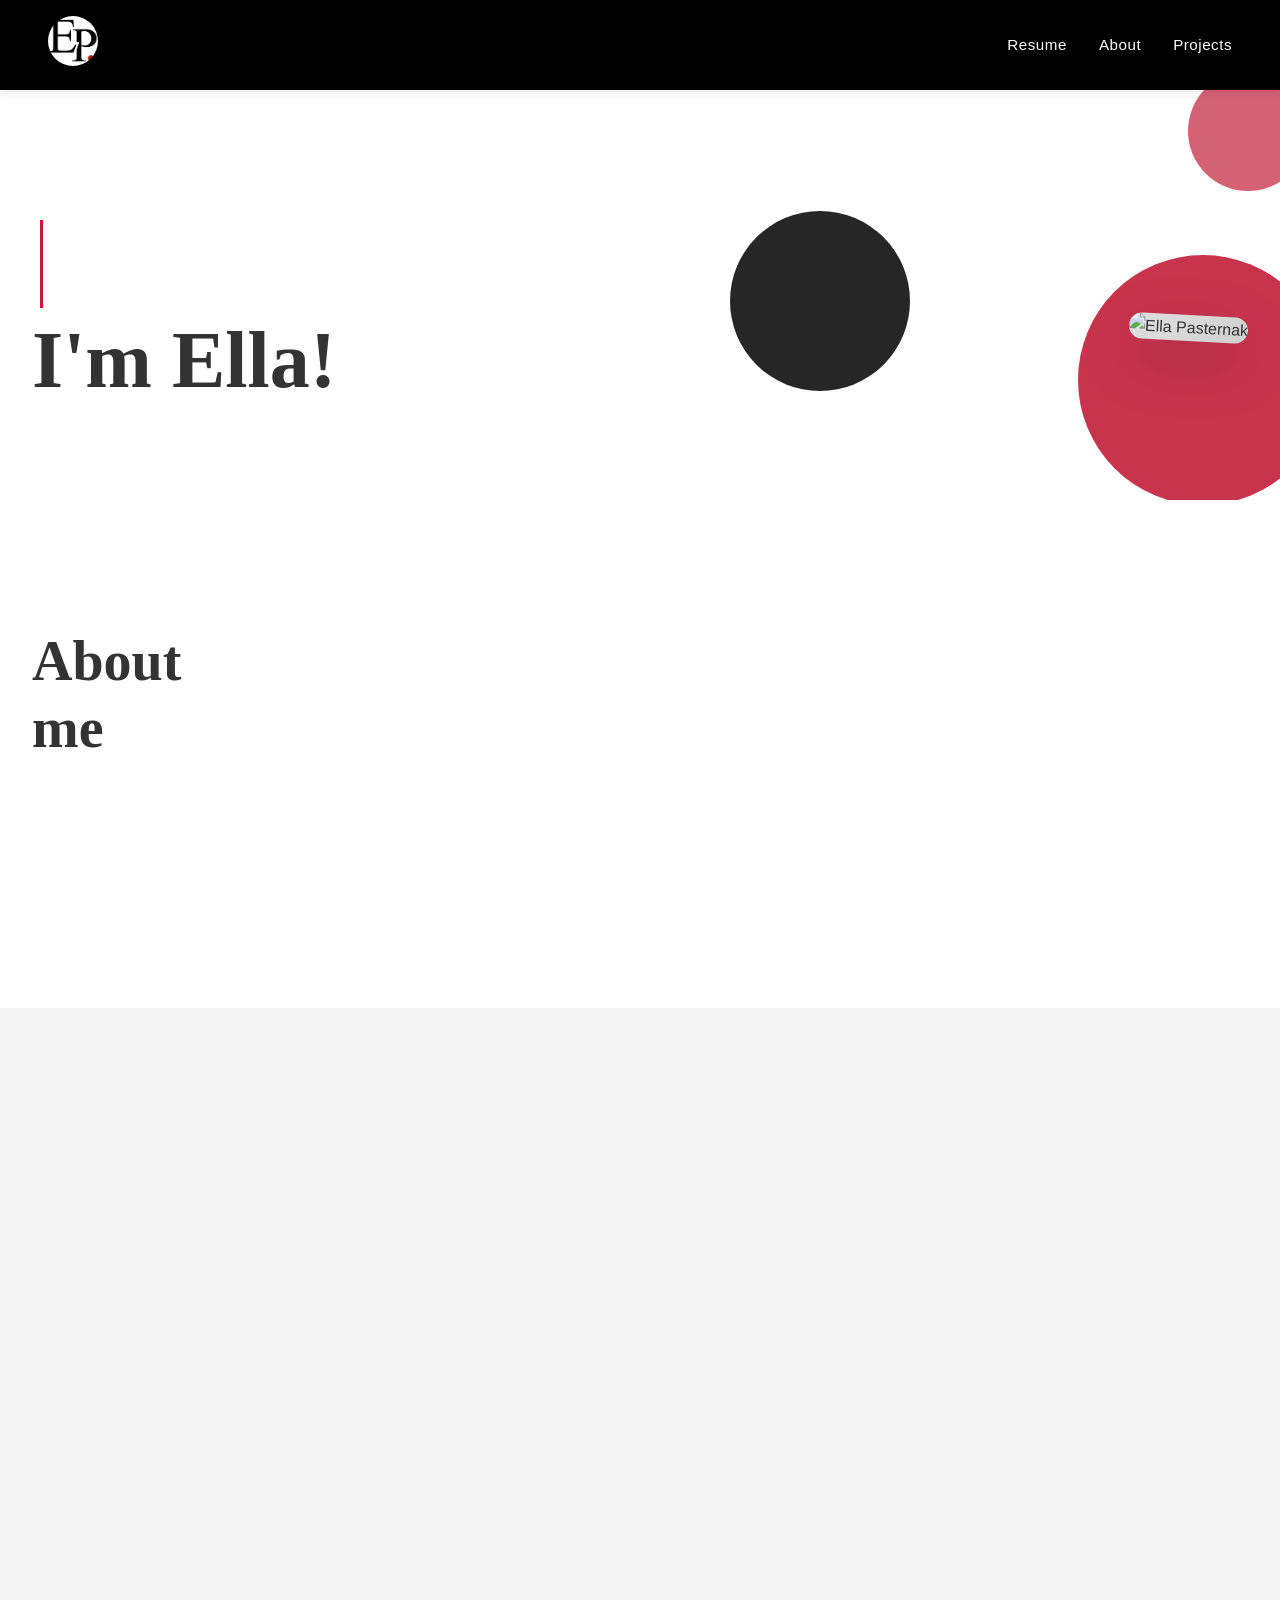
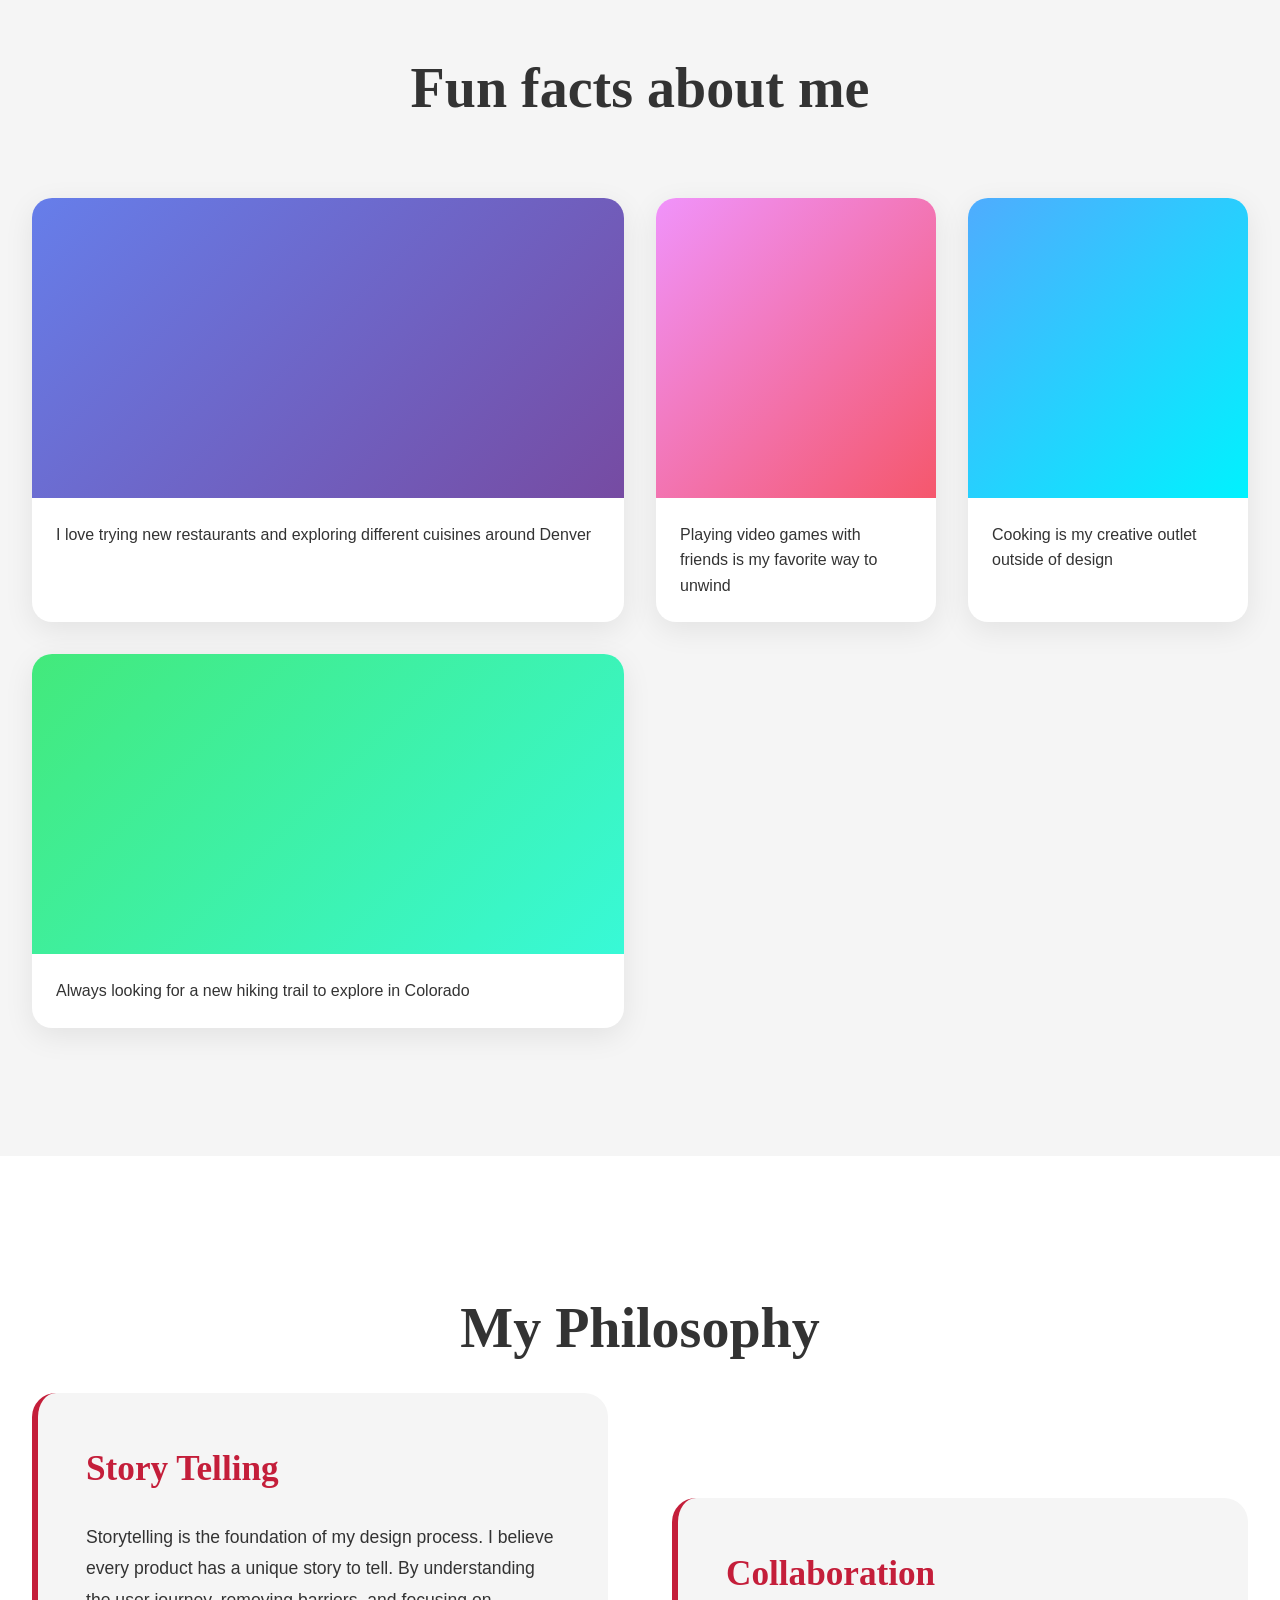
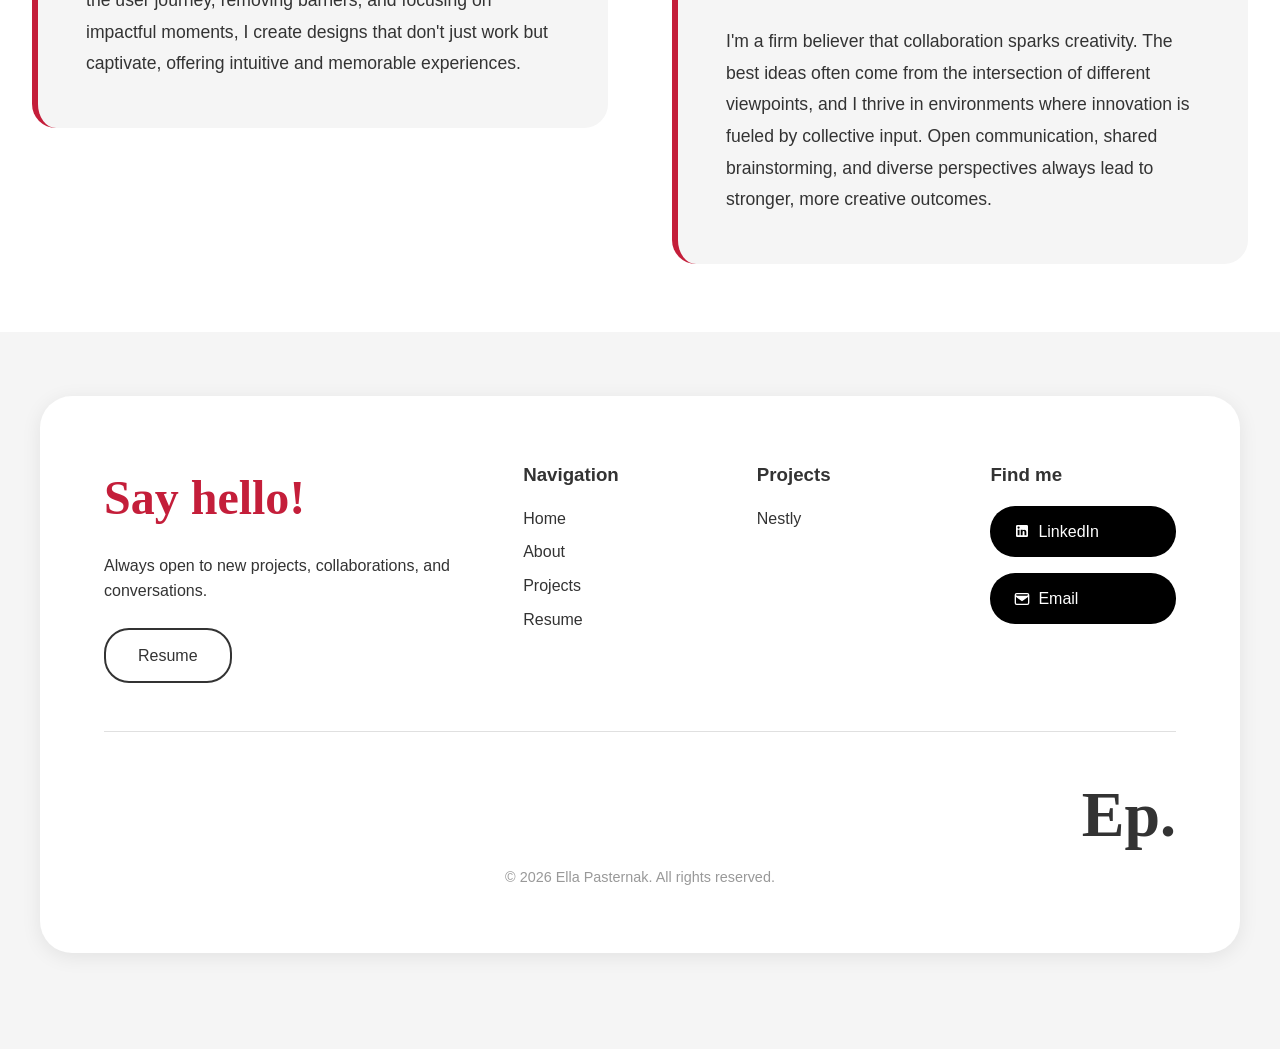
==== about.html @ 9984ca97 "Homepage finished" ====
<!DOCTYPE html>
<html lang="en">
  <head> 
    <meta charset="UTF-8">
    <meta name="viewport" content="width=device-width, initial-scale=1.0">
    <title>"About - Ella Pasternak"</title>
    <link rel="stylesheet" href="styles.css">
    <link href="https://fonts.googleapis.com/css2?family=Material+Symbols+Outlined" rel="stylesheet">
    <link rel="preconnect" href="https://fonts.googleapis.com">
    <link rel="preconnect" href="https://fonts.gstatic.com" crossorigin>
    <link href="https://fonts.googleapis.com/css2?family=Dongle&family=Noto+Sans:ital,wght@0,100..900;1,100..900&family=Stack+Sans+Headline:wght@200..700&display=swap" rel="stylesheet">
    <link href="https://fonts.googleapis.com/css2?family=Nunito:ital,wght@0,200..1000;1,200..1000&display=swap" rel="stylesheet">
  </head>
    
  <body class="ella-pasternak-about-page">
    <h2 class="visually-hidden">About Page</h2>
    <nav class="top-nav" aria-label="Main Navigation">
        <h2 class="visually-hidden">Main Navigation</h2>
        <div class="nav-container">
            <div class="nav-logo">
                <img src="img/EPLogo.png" alt="Ella Pasternak Logo">
            </div>
            <ul class="nav-links">
                <li><a href="resume.html">Resume</a></li>
                <li><a href="about.html">About</a></li>
                <li><a href="projects.html">Projects</a></li>
            </ul>
        </div>
    </nav>

    <main id="main-content" class="content-wrapper">
         <!-- Hero Section -->
        <section class="about-hero">
            <div class="about-hero-container">
                <div class="hero-text">
                    <h1>
                        <span class="typing-container">
                            <span class="typing-text"></span>
                        </span>
                        <span class="name-text">I'm Ella!</span>
                    </h1>
                </div>
                <div class="photo-container">
                    <div class="photo-wrapper">
                        <img src="your-photo.jpg" alt="Ella Pasternak" class="profile-photo">
                    </div>
                    <div class="shape shape-1"></div>
                    <div class="shape shape-2"></div>
                    <div class="shape shape-3"></div>
                </div>
            </div>
        </section>   

        <!-- About Me Section -->
        <section class="diagonal-section">
            <div class="diagonal-content">
                <div class="sticky-title">
                    <h2>About<br>me</h2>
                </div>
                <div class="content-blocks">
                    <div class="content-block">
                        <h3>A Little On Me</h3>
                        <p>I'm an aspiring UX designer attending the University of Colorado at Boulder majoring in Computer Science and minoring in Business. I've also recently completed a Google certificate in UX Design! I leverage my technical background and business knowledge to create ethical and impactful user experiences.</p>
                    </div>
                    <div class="content-block">
                        <h3>Why Design?</h3>
                        <p>As a Computer Science major, I've always been drawn to the power of technology and how it can improve peoples lives. However, I quickly realized that while coding and algorithms were fascinating, I wanted to do more than just build systems—I wanted to create experiences that truly impacted people.</p>
                        <p style="margin-top: 1rem;">UX design allows me to blend my technical knowledge with my creativity in ways that directly enhance user experiences. It's about understanding people's needs, frustrations, and desires, then translating those insights into solutions that are intuitive, engaging, and accessible.</p>
                    </div>
                </div>
            </div>
        </section>

        <!-- Fun Facts Image Grid -->
        <section class="fun-facts-section">
            <div class="fun-facts-container">
                <h2 class="fun-facts-title">Fun facts about me</h2>
                <div class="image-grid">
                    <div class="image-card">
                        <div class="card-image"></div>
                        <div class="card-content">
                            <p>I love trying new restaurants and exploring different cuisines around Denver</p>
                        </div>
                    </div>
                    <div class="image-card">
                        <div class="card-image img-2"></div>
                        <div class="card-content">
                            <p>Playing video games with friends is my favorite way to unwind</p>
                        </div>
                    </div>
                    <div class="image-card">
                        <div class="card-image img-3"></div>
                        <div class="card-content">
                            <p>Cooking is my creative outlet outside of design</p>
                        </div>
                    </div>
                    <div class="image-card">
                        <div class="card-image img-4"></div>
                        <div class="card-content">
                            <p>Always looking for a new hiking trail to explore in Colorado</p>
                        </div>
                    </div>
                </div>
            </div>
        </section>

        <!-- Philosophy Section with Offset Cards -->
        <section class="offset-section">
            <div class="offset-container">
                <h2 class="philosophy-title">My Philosophy</h2>
                <div class="offset-grid">
                    <div class="offset-item">
                        <h3>Story Telling</h3>
                        <p>Storytelling is the foundation of my design process. I believe every product has a unique story to tell. By understanding the user journey, removing barriers, and focusing on impactful moments, I create designs that don't just work but captivate, offering intuitive and memorable experiences.</p>
                    </div>
                    <div class="offset-item">
                        <h3>Collaboration</h3>
                        <p>I'm a firm believer that collaboration sparks creativity. The best ideas often come from the intersection of different viewpoints, and I thrive in environments where innovation is fueled by collective input. Open communication, shared brainstorming, and diverse perspectives always lead to stronger, more creative outcomes.</p>
                    </div>
                </div>
            </div>
        </section>
    </main>
        
    <!-- Footer -->
    <footer>
        <div class="footer-card">
            <div class="footer-container">
                <div class="footer-main">
                    <h2>Say hello!</h2>
                    <p>Always open to new projects, collaborations, and conversations.</p>
                    <a href="#" class="resume-btn">Resume</a>
                </div>
                
                <div class="footer-section">
                    <h3>Navigation</h3>
                    <ul>
                        <li><a href="#home">Home</a></li>
                        <li><a href="#about">About</a></li>
                        <li><a href="#work">Projects</a></li>
                        <li><a href="#resume">Resume</a></li>
                    </ul>
                </div>

                <div class="footer-section">
                    <h3>Projects</h3>
                    <ul>
                        <li><a href="#nestly">Nestly</a></li>
                    </ul>
                </div>

                <div class="footer-section">
                    <h3>Find me</h3>
                    <div class="social-links">
                        <a href="https://www.linkedin.com" target="_blank" class="social-btn">
                            <svg width="16" height="16" viewBox="0 0 24 24" fill="currentColor">
                                <path d="M19 3a2 2 0 0 1 2 2v14a2 2 0 0 1-2 2H5a2 2 0 0 1-2-2V5a2 2 0 0 1 2-2h14m-.5 15.5v-5.3a3.26 3.26 0 0 0-3.26-3.26c-.85 0-1.84.52-2.32 1.3v-1.11h-2.79v8.37h2.79v-4.93c0-.77.62-1.4 1.39-1.4a1.4 1.4 0 0 1 1.4 1.4v4.93h2.79M6.88 8.56a1.68 1.68 0 0 0 1.68-1.68c0-.93-.75-1.69-1.68-1.69a1.69 1.69 0 0 0-1.69 1.69c0 .93.76 1.68 1.69 1.68m1.39 9.94v-8.37H5.5v8.37h2.77z"/>
                            </svg>
                            LinkedIn
                        </a>
                        <a href="mailto:hello@ellapasternak.com" class="social-btn">
                            <svg width="16" height="16" viewBox="0 0 24 24" fill="none" stroke="currentColor" stroke-width="2">
                                <rect x="2" y="4" width="20" height="16" rx="2"/>
                                <path d="M22 7l-10 7L2 7"/>
                            </svg>
                            Email
                        </a>
                    </div>
                </div>
            </div>
            
            <div class="footer-bottom">
                <div class="footer-logo">
                    <div class="footer-logo-text">Ep.</div>
                </div>
                <p>&copy; 2026 Ella Pasternak. All rights reserved.</p>
            </div>
        </div>
    </footer>
    <script src="scripts.js"></script>
  </body>
</html>
---- styles.css ----
* {
    margin: 0;
    padding: 0;
    box-sizing: border-box;
}

:root {
    --primary-red: #C41E3A;
    --black: #000000;
    --white: #FFFFFF;
    --light-gray: #F5F5F5;
    --mid-gray: #E0E0E0;
    --text-gray: #333333;
}

html {
    scroll-behavior: smooth;
}

body {
    font-family: 'Lato', sans-serif;
    color: var(--text-gray);
    line-height: 1.6;
    background-color: var(--light-gray);
    overflow-x: hidden;
}

/* Visually hidden utility class */
.visually-hidden {
    position: absolute;
    width: 1px;
    height: 1px;
    margin: -1px;
    padding: 0;
    overflow: hidden;
    clip: rect(0, 0, 0, 0);
    border: 0;
}

/* Navigation */
nav,
.top-nav {
    background-color: var(--black);
    padding: 1rem 0;
    position: fixed;
    top: 0;
    width: 100%;
    z-index: 1000;
    box-shadow: 0 2px 10px rgba(0,0,0,0.1);
}

.nav-container {
    max-width: 100%;
    margin: 0;
    padding: 0 3rem;
    display: flex;
    justify-content: space-between;
    align-items: center;
}

.nav-logo img {
    height: 50px;
    width: 50px;
    border-radius: 50%;
    object-fit: cover;
}

.logo {
    font-family: 'Playfair Display', serif;
    font-size: 1.5rem;
    color: var(--white);
    font-weight: 400;
    letter-spacing: 2px;
}

.nav-links {
    display: flex;
    gap: 2rem;
    list-style: none;
}

.nav-links a {
    color: var(--white);
    text-decoration: none;
    font-size: 0.95rem;
    transition: color 0.3s ease;
    letter-spacing: 0.5px;
}

.nav-links a:hover {
    color: var(--primary-red);
}

/* Hero Section - Home Page */
.hero-home {
    background-color: var(--white);
    padding: 10rem 2rem 6rem;
    margin-top: 0;
    position: relative;
    overflow: hidden;
}

.hero-home-container {
    max-width: 1400px;
    margin: 0 auto;
    display: grid;
    grid-template-columns: 1fr 1fr;
    gap: 6rem;
    align-items: center;
}

.hero-text {
    padding-right: 2rem;
}

.hero-text h1 {
    font-family: 'Playfair Display', serif;
    font-size: 5rem;
    margin-bottom: 1.5rem;
    line-height: 1.1;
}

.hero-text h2 {
    font-family: 'Playfair Display', serif;
    font-size: 2rem;
    font-weight: 400;
    margin-bottom: 1.5rem;
    color: var(--text-gray);
}

.hero-text p {
    font-size: 1.1rem;
    line-height: 1.8;
    margin-bottom: 2rem;
    color: var(--text-gray);
}

.typing-container {
    display: inline-block;
    color: var(--primary-red);
    font-style: italic;
    min-width: 300px;
}

.typing-text {
    border-right: 3px solid var(--primary-red);
    padding-right: 8px;
    animation: blink 0.7s step-end infinite;
}

@keyframes blink {
    from, to { border-color: transparent; }
    50% { border-color: var(--primary-red); }
}

.hero-photo-container {
    position: relative;
    display: flex;
    justify-content: center;
    align-items: center;
}

.hero-photo-wrapper {
    position: relative;
    z-index: 2;
    transform: rotate(3deg);
    transition: transform 0.3s ease;
}

.hero-photo-wrapper:hover {
    transform: rotate(0deg) scale(1.02);
}

.hero-profile-photo {
    width: 100%;
    max-width: 450px;
    height: 550px;
    border-radius: 20px;
    background: linear-gradient(135deg, var(--mid-gray) 0%, #d0d0d0 100%);
    box-shadow: 0 20px 60px rgba(0, 0, 0, 0.2);
    object-fit: cover;
}

.hero-btn {
    display: inline-block;
    padding: 1rem 2.5rem;
    background-color: var(--black);
    color: var(--white);
    text-decoration: none;
    border-radius: 30px;
    font-size: 1rem;
    font-weight: 500;
    transition: all 0.3s ease;
}

.hero-btn:hover {
    background-color: var(--primary-red);
    transform: translateY(-2px);
    box-shadow: 0 8px 20px rgba(196, 30, 58, 0.3);
}

/* Hero Section - About Page */
.hero {
    background-color: var(--white);
    padding: 12rem 2rem 8rem;
    margin-top: 0;
    text-align: center;
}

.about-hero {
    background-color: var(--white);
    padding: 10rem 2rem 4rem;
    margin-top: 0;
    position: relative;
    overflow: hidden;
}

.content-wrapper {
    margin-top: 60px;
}

.about-hero-container {
    max-width: 1400px;
    margin: 0 auto;
    display: grid;
    grid-template-columns: 1.2fr 0.8fr;
    gap: 6rem;
    align-items: center;
}

.hero-text {
    padding-right: 2rem;
}

.about-hero h1 {
    font-family: 'Playfair Display', serif;
    font-size: 5rem;
    margin-bottom: 2rem;
    line-height: 1.1;
}

.typing-container {
    display: inline-block;
    color: var(--primary-red);
    font-style: italic;
    min-width: 300px;
}

.typing-text {
    border-right: 3px solid var(--primary-red);
    padding-right: 8px;
    animation: blink 0.7s step-end infinite;
}

@keyframes blink {
    from, to { border-color: transparent; }
    50% { border-color: var(--primary-red); }
}

.about-hero h1 .name-text {
    color: var(--text-gray);
    display: block;
    margin-top: 0.5rem;
}

.photo-container {
    position: relative;
    display: flex;
    justify-content: flex-end;
    align-items: center;
}

.photo-wrapper {
    position: relative;
    z-index: 2;
    transform: rotate(3deg);
    transition: transform 0.3s ease;
}

.photo-wrapper:hover {
    transform: rotate(0deg) scale(1.02);
}

.profile-photo {
    width: 100%;
    max-width: 450px;
    height: 550px;
    border-radius: 20px;
    background: linear-gradient(135deg, var(--mid-gray) 0%, #d0d0d0 100%);
    box-shadow: 0 20px 60px rgba(0, 0, 0, 0.2);
    object-fit: cover;
}

/* Decorative shapes */
.shape {
    position: absolute;
    border-radius: 50%;
    z-index: 1;
}

.shape-1 {
    width: 250px;
    height: 250px;
    background-color: var(--primary-red);
    top: -60px;
    right: -80px;
    opacity: 0.9;
    animation: float 6s ease-in-out infinite;
}

.shape-2 {
    width: 180px;
    height: 180px;
    background-color: var(--black);
    bottom: -50px;
    left: -70px;
    opacity: 0.85;
    animation: float 8s ease-in-out infinite reverse;
}

.shape-3 {
    width: 120px;
    height: 120px;
    background-color: var(--primary-red);
    bottom: 150px;
    right: -60px;
    opacity: 0.7;
    animation: float 7s ease-in-out infinite;
}

@keyframes float {
    0%, 100% { transform: translateY(0px); }
    50% { transform: translateY(-20px); }
}

/* Diagonal Section - About Me */
.diagonal-section {
    background: linear-gradient(to bottom, var(--white) 0%, var(--white) 50%, var(--light-gray) 50%, var(--light-gray) 100%);
    padding: 8rem 2rem;
    position: relative;
}

.diagonal-content {
    max-width: 1400px;
    margin: 0 auto;
    display: grid;
    grid-template-columns: 0.6fr 1.4fr;
    gap: 5rem;
    align-items: start;
}

.sticky-title {
    position: sticky;
    top: 120px;
}

.sticky-title h2 {
    font-family: 'Playfair Display', serif;
    font-size: 3.5rem;
    color: var(--text-gray);
    line-height: 1.2;
}

.content-blocks {
    display: flex;
    flex-direction: column;
    gap: 3rem;
}

.content-block {
    background-color: var(--white);
    padding: 3rem;
    border-radius: 24px;
    box-shadow: 0 8px 30px rgba(0, 0, 0, 0.08);
    transform: translateX(50px);
    opacity: 0;
    transition: all 0.6s ease-out;
}

.content-block.visible {
    transform: translateX(0);
    opacity: 1;
}

.content-block h3 {
    font-family: 'Playfair Display', serif;
    font-size: 1.8rem;
    color: var(--primary-red);
    margin-bottom: 1rem;
}

.content-block p {
    font-size: 1.1rem;
    line-height: 1.8;
    color: var(--text-gray);
}

/* Image Grid Section - Fun Facts */
.fun-facts-section {
    background-color: var(--light-gray);
    padding: 8rem 2rem;
}

.fun-facts-container {
    max-width: 1400px;
    margin: 0 auto;
}

.fun-facts-title {
    font-family: 'Playfair Display', serif;
    font-size: 3.5rem;
    color: var(--text-gray);
    margin-bottom: 4rem;
    text-align: center;
}

.image-grid {
    display: grid;
    grid-template-columns: repeat(4, 1fr);
    gap: 2rem;
}

.image-card {
    background-color: var(--white);
    border-radius: 20px;
    overflow: hidden;
    box-shadow: 0 8px 30px rgba(0, 0, 0, 0.08);
    transition: transform 0.3s ease, box-shadow 0.3s ease;
}

.image-card:hover {
    transform: translateY(-10px);
    box-shadow: 0 15px 50px rgba(0, 0, 0, 0.15);
}

.image-card:nth-child(1) {
    grid-column: span 2;
}

.image-card:nth-child(4) {
    grid-column: span 2;
}

.card-image {
    width: 100%;
    height: 300px;
    background: linear-gradient(135deg, #667eea 0%, #764ba2 100%);
    object-fit: cover;
}

.card-image.img-2 {
    background: linear-gradient(135deg, #f093fb 0%, #f5576c 100%);
}

.card-image.img-3 {
    background: linear-gradient(135deg, #4facfe 0%, #00f2fe 100%);
}

.card-image.img-4 {
    background: linear-gradient(135deg, #43e97b 0%, #38f9d7 100%);
}

.card-content {
    padding: 1.5rem;
}

.card-content p {
    font-size: 1rem;
    line-height: 1.6;
    color: var(--text-gray);
}

/* Offset Two Column - Philosophy */
.offset-section {
    background-color: var(--white);
    padding: 8rem 2rem;
}

.offset-container {
    max-width: 1400px;
    margin: 0 auto;
}

.philosophy-title {
    font-family: 'Playfair Display', serif;
    font-size: 3.5rem;
    color: var(--text-gray);
    margin-bottom: 4rem;
    text-align: center;
}

.offset-grid {
    display: grid;
    grid-template-columns: 1fr 1fr;
    gap: 4rem;
    align-items: center;
}

.offset-item {
    background-color: var(--light-gray);
    padding: 3rem;
    border-radius: 24px;
    border-left: 6px solid var(--primary-red);
}

.offset-item:first-child {
    transform: translateY(-60px);
}

.offset-item:last-child {
    transform: translateY(60px);
}

.offset-item h3 {
    font-family: 'Playfair Display', serif;
    font-size: 2.2rem;
    color: var(--primary-red);
    margin-bottom: 1.5rem;
}

.offset-item p {
    font-size: 1.1rem;
    line-height: 1.8;
    color: var(--text-gray);
}

/* Case Studies (for home page) */
.case-studies {
    max-width: 1200px;
    margin: 0 auto;
    padding: 6rem 2rem;
}

.hero h1 {
    font-family: 'Playfair Display', serif;
    font-size: 4rem;
    color: var(--primary-red);
    font-style: italic;
    margin-bottom: 1.5rem;
    animation: fadeInUp 0.8s ease-out;
}

.hero h2 {
    font-family: 'Playfair Display', serif;
    font-size: 2rem;
    font-weight: 400;
    margin-bottom: 2rem;
    color: var(--text-gray);
    animation: fadeInUp 0.8s ease-out 0.2s backwards;
}

.hero p {
    max-width: 600px;
    margin: 0 auto 3rem;
    font-size: 1.1rem;
    line-height: 1.8;
    color: var(--text-gray);
    animation: fadeInUp 0.8s ease-out 0.4s backwards;
}

.hero-btn {
    display: inline-block;
    padding: 1rem 2.5rem;
    background-color: var(--black);
    color: var(--white);
    text-decoration: none;
    border-radius: 30px;
    font-size: 1rem;
    font-weight: 500;
    transition: all 0.3s ease;
    animation: fadeInUp 0.8s ease-out 0.6s backwards;
}

.hero-btn:hover {
    background-color: var(--primary-red);
    transform: translateY(-2px);
    box-shadow: 0 8px 20px rgba(196, 30, 58, 0.3);
}

.case-studies {
    max-width: 1200px;
    margin: 0 auto;
    padding: 6rem 2rem;
}

.section-title {
    font-family: 'Playfair Display', serif;
    font-size: 2.5rem;
    color: var(--text-gray);
    margin-bottom: 3rem;
    text-align: center;
}

.case-studies-grid {
    display: grid;
    grid-template-columns: repeat(auto-fit, minmax(320px, 1fr));
    gap: 2.5rem;
}

.case-study-card {
    background-color: var(--white);
    border-radius: 24px;
    overflow: hidden;
    box-shadow: 0 4px 20px rgba(0, 0, 0, 0.08);
    transition: transform 0.3s ease, box-shadow 0.3s ease;
    cursor: pointer;
}

.case-study-card:hover {
    transform: translateY(-8px);
    box-shadow: 0 12px 40px rgba(0, 0, 0, 0.15);
}

.case-study-image {
    width: 100%;
    height: 280px;
    background: linear-gradient(135deg, #f5f7fa 0%, #c3cfe2 100%);
    display: flex;
    align-items: center;
    justify-content: center;
    font-family: 'Playfair Display', serif;
    font-size: 3rem;
    color: var(--white);
    font-weight: 700;
}

.case-study-card:nth-child(1) .case-study-image {
    background: linear-gradient(135deg, #667eea 0%, #764ba2 100%);
}

.case-study-card:nth-child(2) .case-study-image {
    background: linear-gradient(135deg, #f093fb 0%, #f5576c 100%);
}

.case-study-card:nth-child(3) .case-study-image {
    background: linear-gradient(135deg, #4facfe 0%, #00f2fe 100%);
}

.case-study-content {
    padding: 2rem;
}

.case-study-content h3 {
    font-family: 'Playfair Display', serif;
    font-size: 1.8rem;
    color: var(--text-gray);
    margin-bottom: 0.5rem;
}

.case-study-tag {
    display: inline-block;
    padding: 0.3rem 1rem;
    background-color: var(--light-gray);
    color: var(--text-gray);
    font-size: 0.85rem;
    border-radius: 20px;
    margin-bottom: 1rem;
}

.case-study-content p {
    color: var(--text-gray);
    line-height: 1.7;
    margin-bottom: 1.5rem;
}

.case-study-link {
    color: var(--primary-red);
    text-decoration: none;
    font-weight: 600;
    display: inline-flex;
    align-items: center;
    gap: 0.5rem;
    transition: gap 0.3s ease;
}

.case-study-link:hover {
    gap: 1rem;
}

.case-study-link::after {
    content: '→';
    font-size: 1.2rem;
}

/* Footer */
footer {
    background-color: var(--light-gray);
    padding: 4rem 2rem 6rem;
}

.footer-card {
    max-width: 1200px;
    margin: 0 auto;
    background-color: var(--white);
    border-radius: 32px;
    padding: 4rem;
    box-shadow: 0 4px 20px rgba(0, 0, 0, 0.08);
}

.footer-container {
    display: grid;
    grid-template-columns: 2fr 1fr 1fr 1fr;
    gap: 3rem;
}

.footer-main h2 {
    font-family: 'Playfair Display', serif;
    font-size: 3rem;
    color: var(--primary-red);
    margin-bottom: 1rem;
}

.footer-main p {
    margin-bottom: 1.5rem;
    color: var(--text-gray);
}

.footer-main .resume-btn {
    display: inline-block;
    padding: 0.8rem 2rem;
    border: 2px solid var(--text-gray);
    border-radius: 25px;
    text-decoration: none;
    color: var(--text-gray);
    transition: all 0.3s ease;
}

.footer-main .resume-btn:hover {
    background-color: var(--text-gray);
    color: var(--white);
}

.footer-section h3 {
    font-weight: 700;
    margin-bottom: 1rem;
    color: var(--text-gray);
}

.footer-section ul {
    list-style: none;
}

.footer-section ul li {
    margin-bottom: 0.5rem;
}

.footer-section a {
    color: var(--text-gray);
    text-decoration: none;
    transition: color 0.3s ease;
}

.footer-section a:hover {
    color: var(--primary-red);
}

.social-links {
    display: flex;
    flex-direction: column;
    gap: 1rem;
}

.social-btn {
    display: flex;
    align-items: center;
    gap: 0.5rem;
    padding: 0.8rem 1.5rem;
    background-color: var(--black);
    color: var(--white) !important;
    text-decoration: none;
    border-radius: 25px;
    transition: all 0.3s ease;
    font-weight: 500;
}

.social-btn:hover {
    background-color: var(--primary-red);
    color: var(--white) !important;
    transform: translateX(5px);
    box-shadow: 0 4px 12px rgba(196, 30, 58, 0.4);
}

.social-btn svg {
    flex-shrink: 0;
    color: var(--white);
}

.social-btn svg path {
    fill: currentColor;
}

.social-btn svg rect,
.social-btn svg line {
    stroke: currentColor;
    fill: none;
}

.footer-logo {
    text-align: right;
}

.footer-logo-text {
    font-family: 'Playfair Display', serif;
    font-size: 4rem;
    color: var(--text-gray);
    font-weight: 700;
}

.footer-bottom {
    margin-top: 3rem;
    padding-top: 2rem;
    border-top: 1px solid var(--mid-gray);
    text-align: center;
    color: #999;
    font-size: 0.9rem;
}

/* Animations */
@keyframes fadeInUp {
    from {
        opacity: 0;
        transform: translateY(30px);
    }
    to {
        opacity: 1;
        transform: translateY(0);
    }
}

/* Responsive */
@media (max-width: 1200px) {
    .hero-home-container,
    .about-hero-container,
    .diagonal-content,
    .offset-grid {
        grid-template-columns: 1fr;
        gap: 3rem;
    }

    .hero-photo-container,
    .photo-container {
        order: -1;
        justify-content: center;
    }

    .offset-item:first-child,
    .offset-item:last-child {
        transform: translateY(0);
    }

    .image-grid {
        grid-template-columns: repeat(2, 1fr);
    }

    .image-card:nth-child(1),
    .image-card:nth-child(4) {
        grid-column: span 1;
    }
}

@media (max-width: 968px) {
    .nav-links {
        gap: 1rem;
    }

    .hero-text h1,
    .about-hero h1 {
        font-size: 3rem;
    }

    .hero h1 {
        font-size: 3rem;
    }

    .hero h2 {
        font-size: 1.5rem;
    }

    .sticky-title h2,
    .fun-facts-title,
    .philosophy-title {
        font-size: 2.5rem;
    }

    .case-studies-grid {
        grid-template-columns: 1fr;
    }

    .footer-container {
        grid-template-columns: 1fr;
    }

    .footer-card {
        padding: 3rem 2rem;
        border-radius: 24px;
    }

    .footer-logo {
        text-align: left;
    }
}

@media (max-width: 640px) {
    .nav-links {
        font-size: 0.85rem;
        gap: 0.8rem;
    }

    .logo {
        font-size: 1.2rem;
    }

    .hero-text h1,
    .about-hero h1 {
        font-size: 2.5rem;
    }

    .hero h1 {
        font-size: 2.5rem;
    }

    .typing-container {
        min-width: 200px;
    }

    .image-grid {
        grid-template-columns: 1fr;
    }

    .section-title {
        font-size: 2rem;
    }

    .footer-main h2 {
        font-size: 2rem;
    }

    .footer-logo-text {
        font-size: 3rem;
    }

    .footer-card {
        padding: 2.5rem 1.5rem;
    }

    .profile-photo,
    .hero-profile-photo {
        max-width: 350px;
        height: 450px;
    }
}

/* ===================================
   CASE STUDY PAGE STYLES
   =================================== */

.case-study-page {
    background-color: var(--white);
}

/* Case Study Hero */
.case-study-hero {
    background-color: var(--light-gray);
    padding: 8rem 2rem 4rem;
    margin-top: 0;
}

.case-study-hero-container {
    max-width: 1200px;
    margin: 0 auto;
    text-align: center;
}

.case-study-category {
    display: inline-block;
    font-size: 0.9rem;
    color: var(--primary-red);
    text-transform: uppercase;
    letter-spacing: 1.5px;
    margin-bottom: 1.5rem;
    font-weight: 600;
}

.case-study-hero h1 {
    font-family: 'Playfair Display', serif;
    font-size: 4.5rem;
    color: var(--text-gray);
    margin-bottom: 1.5rem;
    line-height: 1.1;
}

.case-study-subtitle {
    font-size: 1.5rem;
    color: var(--text-gray);
    max-width: 800px;
    margin: 0 auto 3rem;
    line-height: 1.6;
}

.case-study-meta {
    display: grid;
    grid-template-columns: repeat(3, 1fr);
    gap: 2rem;
    max-width: 900px;
    margin: 0 auto 3rem;
    padding: 2rem;
    background-color: var(--white);
    border-radius: 16px;
}

.meta-item {
    text-align: left;
    display: flex;
    flex-direction: column;
    gap: 0.5rem;
}

.meta-label {
    font-size: 0.85rem;
    color: #999;
    text-transform: uppercase;
    letter-spacing: 1px;
}

.meta-value {
    font-size: 1rem;
    color: var(--text-gray);
    font-weight: 600;
}

.hero-image-container {
    max-width: 1200px;
    margin: 0 auto;
    border-radius: 20px;
    overflow: hidden;
    box-shadow: 0 20px 60px rgba(0, 0, 0, 0.15);
}

.hero-mockup {
    width: 100%;
    height: auto;
    display: block;
}

/* Case Study Sections */
.cs-section {
    padding: 6rem 2rem;
}

.cs-container {
    max-width: 1200px;
    margin: 0 auto;
}

.section-label {
    display: block;
    font-size: 0.85rem;
    color: var(--primary-red);
    text-transform: uppercase;
    letter-spacing: 1.5px;
    margin-bottom: 1rem;
    font-weight: 600;
}

.cs-section h2 {
    font-family: 'Playfair Display', serif;
    font-size: 3rem;
    color: var(--text-gray);
    margin-bottom: 2rem;
    line-height: 1.2;
}

.section-intro {
    font-size: 1.2rem;
    line-height: 1.8;
    color: var(--text-gray);
    max-width: 900px;
    margin-bottom: 3rem;
}

.large-text {
    font-size: 1.3rem;
    line-height: 1.7;
    color: var(--text-gray);
}

/* Two Column Layout */
.two-column-layout {
    display: grid;
    grid-template-columns: 1.2fr 0.8fr;
    gap: 4rem;
    align-items: start;
}

.stats-grid {
    display: grid;
    grid-template-columns: 1fr;
    gap: 2rem;
}

.stat-item {
    text-align: center;
    padding: 2rem;
    background-color: var(--light-gray);
    border-radius: 16px;
}

.stat-number {
    font-family: 'Playfair Display', serif;
    font-size: 3rem;
    color: var(--primary-red);
    font-weight: 700;
    margin-bottom: 0.5rem;
}

.stat-label {
    font-size: 1rem;
    color: var(--text-gray);
}

/* Insight Cards */
.insight-cards {
    display: grid;
    grid-template-columns: repeat(3, 1fr);
    gap: 2rem;
    margin-top: 3rem;
}

.insight-card {
    background-color: var(--light-gray);
    padding: 2.5rem;
    border-radius: 16px;
    border-left: 4px solid var(--primary-red);
}

.insight-icon {
    font-size: 3rem;
    margin-bottom: 1rem;
}

.insight-card h3 {
    font-size: 1.3rem;
    margin-bottom: 1rem;
    color: var(--text-gray);
}

.insight-card p {
    line-height: 1.7;
    color: var(--text-gray);
}

/* Solution Grid */
.solution-grid {
    display: grid;
    gap: 4rem;
    margin-top: 3rem;
}

.solution-item {
    display: grid;
    grid-template-columns: 80px 1fr;
    gap: 2rem;
    align-items: start;
}

.solution-number {
    font-family: 'Playfair Display', serif;
    font-size: 3rem;
    color: var(--primary-red);
    font-weight: 700;
}

.solution-item h3 {
    font-size: 1.8rem;
    margin-bottom: 1rem;
    color: var(--text-gray);
}

.solution-item > div:last-child {
    grid-column: 2;
}

.solution-image {
    margin-top: 1.5rem;
    border-radius: 12px;
    overflow: hidden;
    box-shadow: 0 8px 30px rgba(0, 0, 0, 0.1);
}

.solution-image img {
    width: 100%;
    height: auto;
    display: block;
}

/* Process Timeline */
.process-timeline {
    position: relative;
    padding-left: 3rem;
    margin-top: 3rem;
}

.process-timeline::before {
    content: '';
    position: absolute;
    left: 0;
    top: 0;
    bottom: 0;
    width: 2px;
    background-color: var(--mid-gray);
}

.timeline-item {
    position: relative;
    margin-bottom: 4rem;
}

.timeline-marker {
    position: absolute;
    left: -3.5rem;
    top: 0.3rem;
    width: 16px;
    height: 16px;
    background-color: var(--primary-red);
    border-radius: 50%;
    border: 3px solid var(--white);
    box-shadow: 0 0 0 3px var(--mid-gray);
}

.timeline-content h3 {
    font-size: 1.5rem;
    color: var(--text-gray);
    margin-bottom: 1rem;
}

.timeline-content p {
    line-height: 1.7;
    color: var(--text-gray);
    margin-bottom: 1rem;
}

.timeline-list {
    list-style: none;
    margin-top: 1rem;
}

.timeline-list li {
    padding-left: 1.5rem;
    margin-bottom: 0.5rem;
    position: relative;
    color: var(--text-gray);
}

.timeline-list li::before {
    content: '•';
    position: absolute;
    left: 0;
    color: var(--primary-red);
}

.process-image,
.design-system-preview {
    margin-top: 1.5rem;
    border-radius: 12px;
    overflow: hidden;
    box-shadow: 0 8px 30px rgba(0, 0, 0, 0.1);
}

.process-image img,
.design-system-preview img {
    width: 100%;
    height: auto;
    display: block;
}

/* Color Palette */
.color-story {
    margin-top: 2rem;
}

.color-explanation {
    margin-bottom: 2rem;
}

.color-palette {
    display: grid;
    grid-template-columns: repeat(4, 1fr);
    gap: 1.5rem;
    margin-top: 2rem;
}

.color-swatch {
    aspect-ratio: 1;
    border-radius: 12px;
    padding: 2rem 1rem 1rem;
    display: flex;
    flex-direction: column;
    justify-content: flex-end;
    gap: 0.5rem;
    box-shadow: 0 4px 15px rgba(0, 0, 0, 0.1);
}

.color-name,
.color-hex {
    display: block;
    text-align: center;
    font-size: 0.9rem;
}

.color-name {
    font-weight: 600;
}

.color-hex {
    font-family: monospace;
    font-size: 0.85rem;
}

/* Decision Cards */
.decision-cards {
    display: grid;
    grid-template-columns: repeat(3, 1fr);
    gap: 2rem;
    margin-top: 3rem;
}

.decision-card {
    padding: 2rem;
    background-color: var(--light-gray);
    border-radius: 12px;
}

.decision-card h3 {
    font-size: 1.2rem;
    margin-bottom: 1rem;
    color: var(--text-gray);
}

.decision-card p {
    line-height: 1.7;
    color: var(--text-gray);
}

/* Learning Grid */
.learning-grid {
    display: grid;
    grid-template-columns: repeat(2, 1fr);
    gap: 3rem;
    margin-top: 3rem;
}

.learning-item {
    padding: 2.5rem;
    background-color: var(--light-gray);
    border-radius: 16px;
}

.learning-emoji {
    font-size: 3rem;
    margin-bottom: 1rem;
}

.learning-item h3 {
    font-size: 1.5rem;
    margin-bottom: 1rem;
    color: var(--text-gray);
}

.learning-item p {
    line-height: 1.7;
    color: var(--text-gray);
}

/* Results Grid */
.results-grid {
    display: grid;
    grid-template-columns: repeat(2, 1fr);
    gap: 2rem;
    margin-top: 3rem;
}

.result-card {
    padding: 2.5rem;
    background-color: var(--light-gray);
    border-radius: 16px;
    text-align: center;
}

.result-icon {
    font-size: 3rem;
    margin-bottom: 1rem;
}

.result-card h3 {
    font-size: 1.3rem;
    margin-bottom: 1rem;
    color: var(--text-gray);
}

.result-card p {
    line-height: 1.7;
    color: var(--text-gray);
}

/* CTA Section */
.cta-section {
    margin-top: 4rem;
    text-align: center;
    padding: 3rem;
    background-color: var(--light-gray);
    border-radius: 20px;
}

.cta-section h3 {
    font-size: 2rem;
    margin-bottom: 2rem;
    color: var(--text-gray);
}

.cta-buttons {
    display: flex;
    gap: 1.5rem;
    justify-content: center;
}

.cta-btn {
    padding: 1rem 2.5rem;
    border-radius: 30px;
    text-decoration: none;
    font-size: 1rem;
    font-weight: 600;
    transition: all 0.3s ease;
}

.primary-btn {
    background-color: var(--black);
    color: var(--white);
}

.primary-btn:hover {
    background-color: var(--primary-red);
    transform: translateY(-2px);
    box-shadow: 0 8px 20px rgba(196, 30, 58, 0.3);
}

.secondary-btn {
    background-color: transparent;
    color: var(--text-gray);
    border: 2px solid var(--text-gray);
}

.secondary-btn:hover {
    background-color: var(--text-gray);
    color: var(--white);
}

/* Next Steps */
.next-steps-grid {
    display: grid;
    grid-template-columns: repeat(3, 1fr);
    gap: 2rem;
    margin-top: 2rem;
}

.next-step {
    padding: 2rem;
    background-color: var(--light-gray);
    border-radius: 12px;
}

.next-step h3 {
    font-size: 1.3rem;
    margin-bottom: 1rem;
    color: var(--text-gray);
}

.next-step p {
    line-height: 1.7;
    color: var(--text-gray);
}

/* More Projects */
.project-nav-grid {
    display: grid;
    grid-template-columns: repeat(2, 1fr);
    gap: 2rem;
    margin-top: 2rem;
}

.project-nav-card {
    background-color: var(--light-gray);
    border-radius: 16px;
    overflow: hidden;
    text-decoration: none;
    transition: transform 0.3s ease, box-shadow 0.3s ease;
}

.project-nav-card:hover {
    transform: translateY(-8px);
    box-shadow: 0 12px 40px rgba(0, 0, 0, 0.15);
}

.project-nav-card img {
    width: 100%;
    height: 200px;
    object-fit: cover;
}

.project-nav-card h3 {
    font-size: 1.5rem;
    color: var(--text-gray);
    padding: 1.5rem 1.5rem 0.5rem;
}

.project-nav-card p {
    color: var(--text-gray);
    padding: 0 1.5rem 1.5rem;
}

/* Responsive Case Study */
@media (max-width: 968px) {
    .case-study-hero h1 {
        font-size: 3rem;
    }

    .case-study-meta {
        grid-template-columns: 1fr;
    }

    .two-column-layout,
    .insight-cards,
    .decision-cards,
    .learning-grid,
    .results-grid,
    .next-steps-grid,
    .project-nav-grid {
        grid-template-columns: 1fr;
    }

    .color-palette {
        grid-template-columns: repeat(2, 1fr);
    }

    .solution-item {
        grid-template-columns: 1fr;
    }

    .solution-number {
        font-size: 2rem;
    }
}

@media (max-width: 640px) {
    .case-study-hero h1 {
        font-size: 2.5rem;
    }

    .cs-section h2 {
        font-size: 2rem;
    }

    .process-timeline {
        padding-left: 2rem;
    }

    .timeline-marker {
        left: -2.5rem;
    }
}
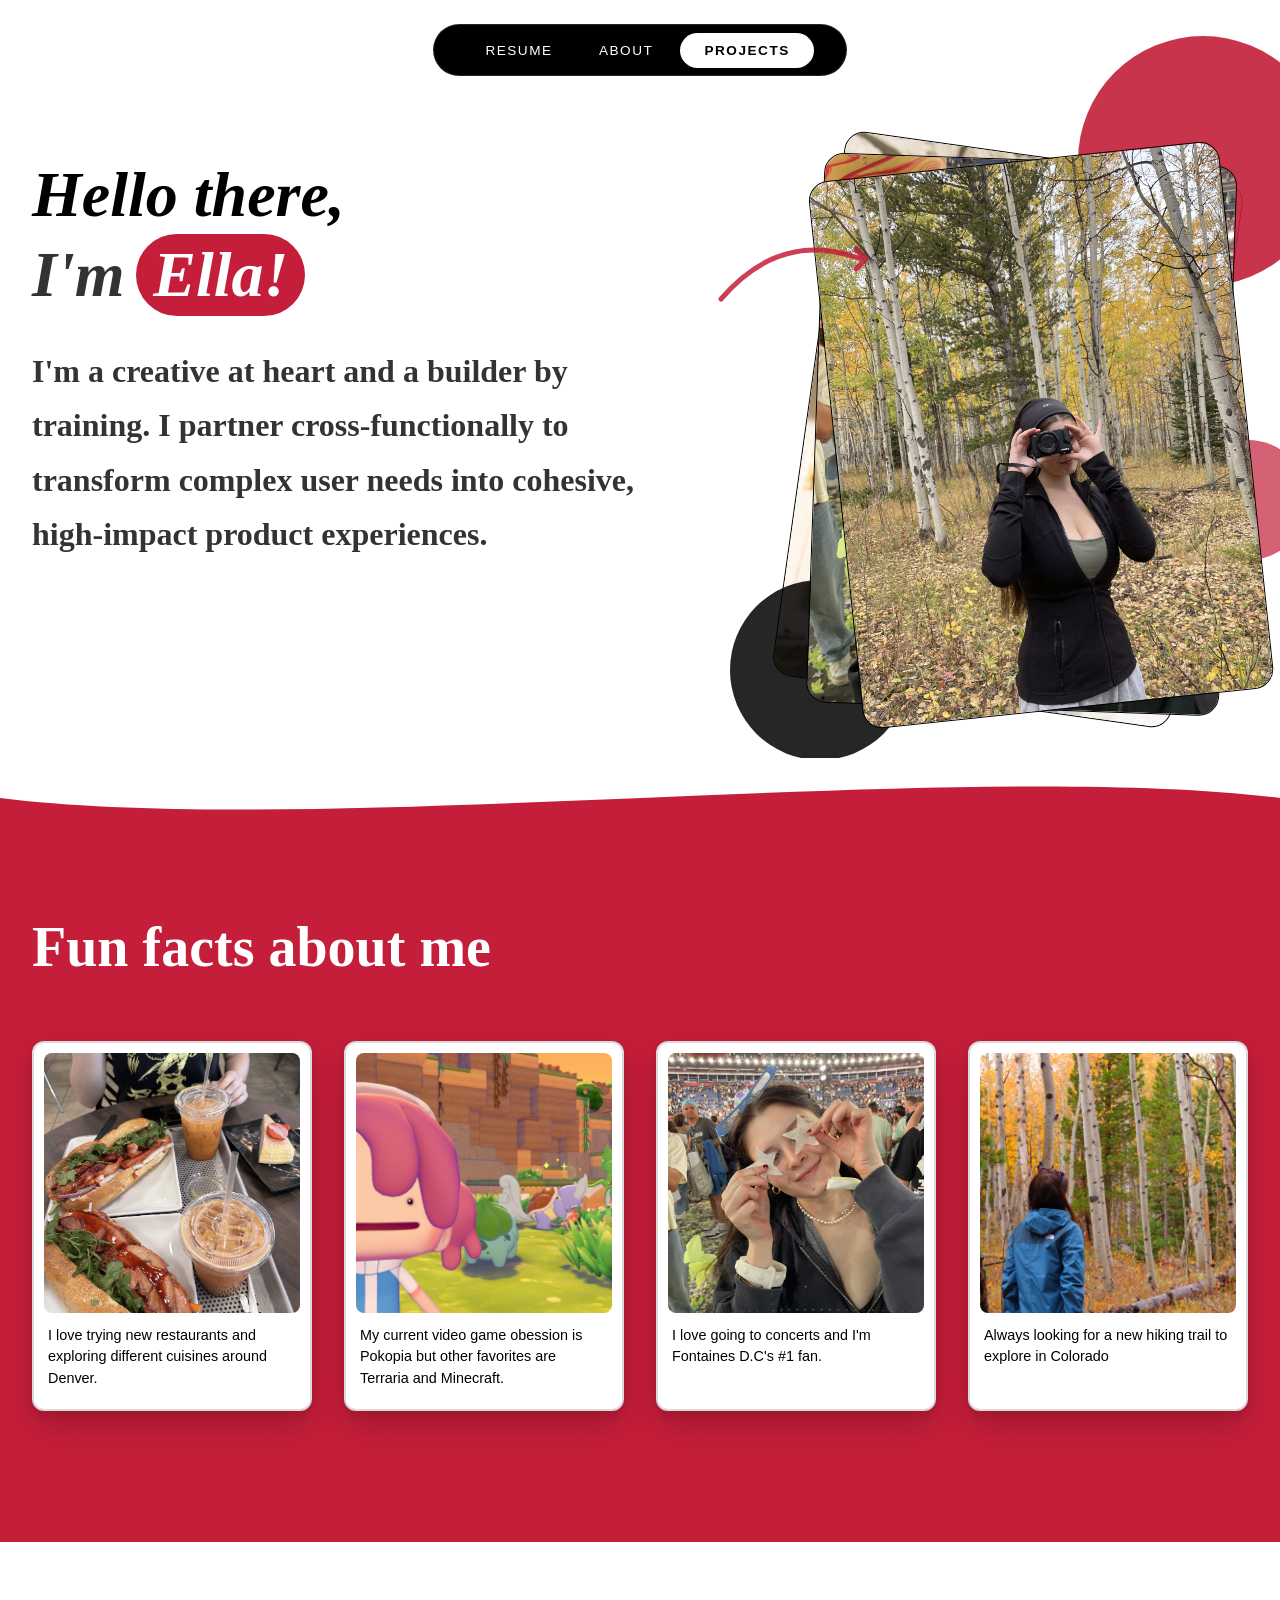
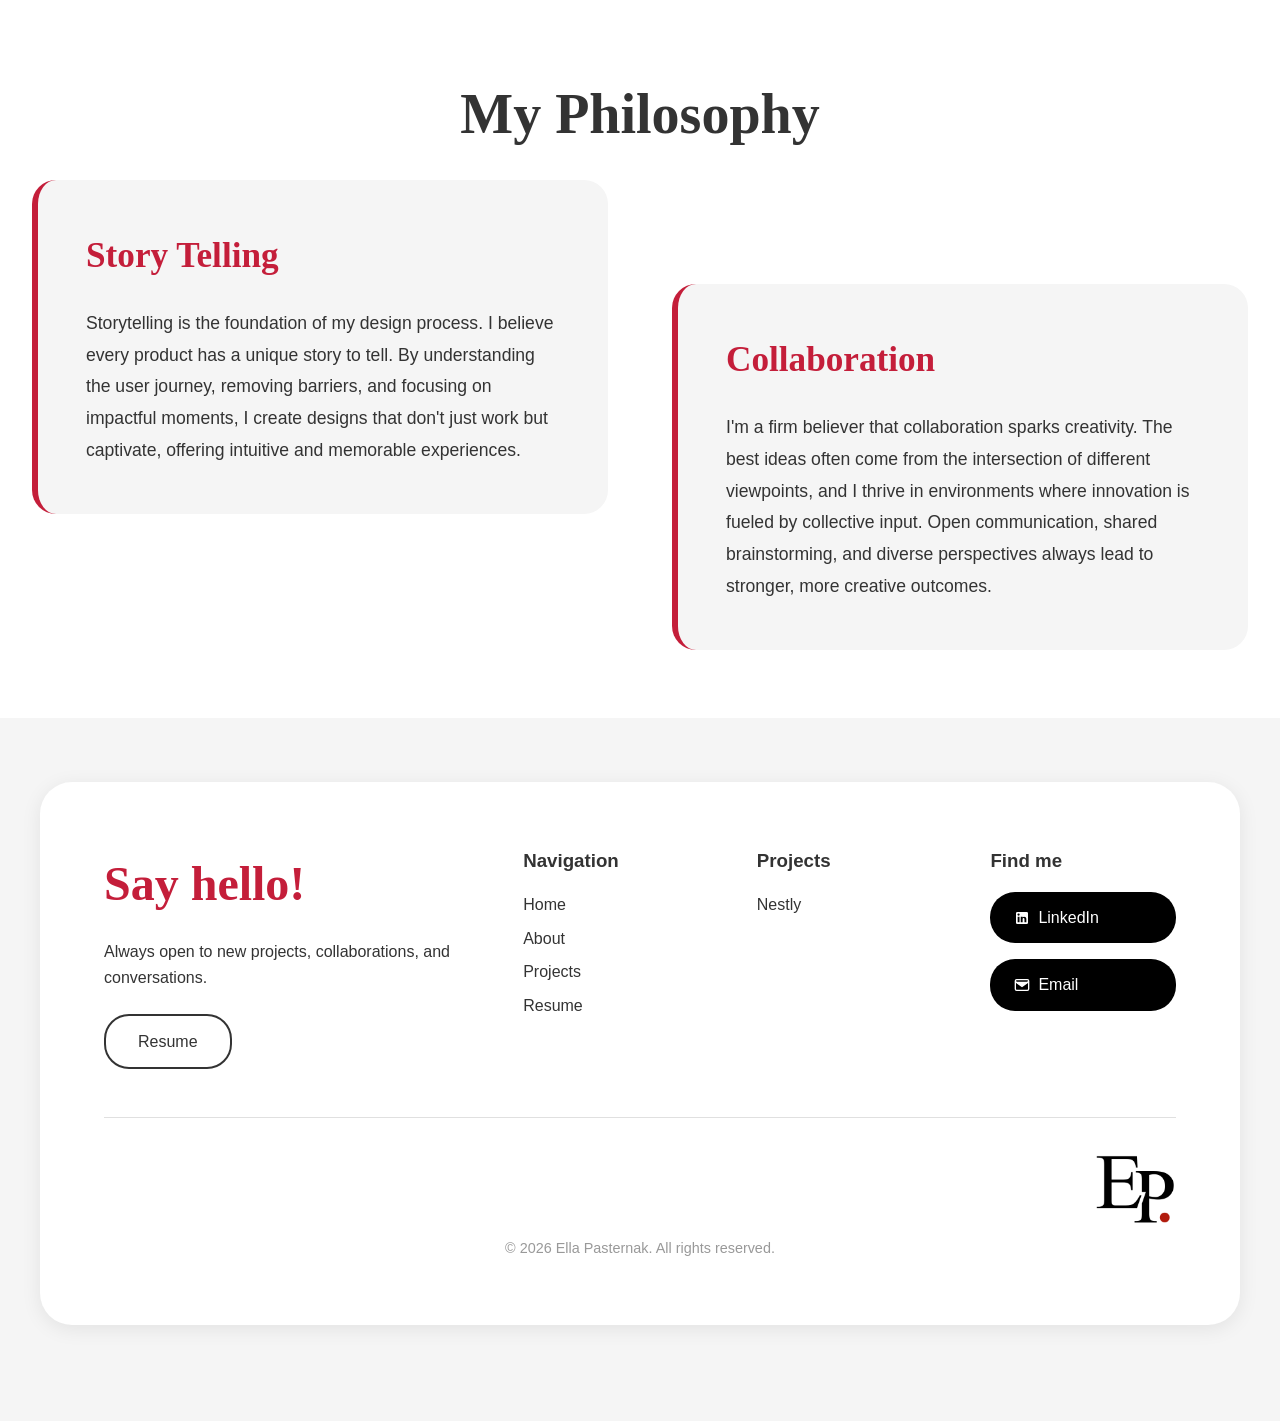
==== commit 5da53fbe: "about finished - edit bio later?" ====
--- a/about.html
+++ b/about.html
@@ -34,15 +34,29 @@
             <div class="about-hero-container">
                 <div class="hero-text">
                     <h1>
-                        <span class="typing-container">
-                            <span class="typing-text"></span>
-                        </span>
-                        <span class="name-text">I'm Ella!</span>
+                        Hello there, <span class="name-text">I'm <span class="highlight-name">Ella!</span></span>
                     </h1>
-                </div>
+                    <h2 class="hero-tagline">
+                        I'm a creative at heart and a builder by training. I partner cross-functionally to transform complex user needs into cohesive, high-impact product experiences.
+                    </h2>
+                </div>
+                <svg class="curved-arrow" viewBox="0 0 200 100" fill="none" xmlns="http://www.w3.org/2000/svg">
+                    <path d="M 20 80 Q 80 10 160 40" stroke="#C41E3A" stroke-width="5" fill="none" stroke-linecap="round"/>
+                    <path d="M 155 30 L 165 40 L 155 50" stroke="#C41E3A" stroke-width="5" fill="none" stroke-linecap="round" stroke-linejoin="round"/>
+                </svg>
                 <div class="photo-container">
-                    <div class="photo-wrapper">
-                        <img src="your-photo.jpg" alt="Ella Pasternak" class="profile-photo">
+                    <div class="photo-stack">
+                        <div class="photo-wrapper card-1">
+                            <img src="img/me camera (1).jpg" class="profile-photo" alt="Ella with a camera">
+                        </div>
+                    
+                        <div class="photo-wrapper card-2">
+                            <img src="img/coldplay.jpeg" class="profile-photo" alt="Ella holding paper stars at coldplay concert">
+                        </div>
+                    
+                        <div class="photo-wrapper card-3">
+                            <img src="img/headshot Large.jpeg" class="profile-photo" alt="Ella posing in front of a wall for a professional photo.">
+                        </div>
                     </div>
                     <div class="shape shape-1"></div>
                     <div class="shape shape-2"></div>
@@ -50,54 +64,65 @@
                 </div>
             </div>
         </section>   
-
-        <!-- About Me Section -->
-        <section class="diagonal-section">
-            <div class="diagonal-content">
-                <div class="sticky-title">
-                    <h2>About<br>me</h2>
-                </div>
-                <div class="content-blocks">
-                    <div class="content-block">
-                        <h3>A Little On Me</h3>
-                        <p>I'm an aspiring UX designer attending the University of Colorado at Boulder majoring in Computer Science and minoring in Business. I've also recently completed a Google certificate in UX Design! I leverage my technical background and business knowledge to create ethical and impactful user experiences.</p>
-                    </div>
-                    <div class="content-block">
-                        <h3>Why Design?</h3>
-                        <p>As a Computer Science major, I've always been drawn to the power of technology and how it can improve peoples lives. However, I quickly realized that while coding and algorithms were fascinating, I wanted to do more than just build systems—I wanted to create experiences that truly impacted people.</p>
-                        <p style="margin-top: 1rem;">UX design allows me to blend my technical knowledge with my creativity in ways that directly enhance user experiences. It's about understanding people's needs, frustrations, and desires, then translating those insights into solutions that are intuitive, engaging, and accessible.</p>
-                    </div>
-                </div>
-            </div>
-        </section>
+<!--
+        <section class="about-section">
+            <div class="about-cards">
+                <div class="about-card">
+                    <h3>A Little On Me</h3>
+                    <p>I'm an aspiring UX designer attending the University of Colorado at Boulder majoring in Computer Science and minoring in Business. I've also recently completed a Google certificate in UX Design! I leverage my technical background and business knowledge to create ethical and impactful user experiences.</p>
+                </div>
+                <div class="about-card">
+                    <h3>Why Design?</h3>
+                    <p>As a Computer Science major, I've always been drawn to the power of technology and how it can improve peoples lives. However, I quickly realized that while coding and algorithms were fascinating, I wanted to do more than just build systems — I wanted to create experiences that truly impacted people.</p>
+                    <p style="margin-top: 1rem;">UX design allows me to blend my technical knowledge with my creativity in ways that directly enhance user experiences. It's about understanding people's needs, frustrations, and desires, then translating those insights into solutions that are intuitive, engaging, and accessible.</p>
+                </div>
+            </div>
+        </section> 
+ -->
 
         <!-- Fun Facts Image Grid -->
+        <div class="wave-top">
+            <svg viewBox="0 0 1440 80" xmlns="http://www.w3.org/2000/svg" preserveAspectRatio="none">
+                <path d="M0,40 C360,80 1080,0 1440,40 L1440,80 L0,80 Z" fill="#C41E3A"/>
+            </svg>
+        </div>
         <section class="fun-facts-section">
             <div class="fun-facts-container">
                 <h2 class="fun-facts-title">Fun facts about me</h2>
                 <div class="image-grid">
                     <div class="image-card">
-                        <div class="card-image"></div>
-                        <div class="card-content">
-                            <p>I love trying new restaurants and exploring different cuisines around Denver</p>
-                        </div>
-                    </div>
-                    <div class="image-card">
-                        <div class="card-image img-2"></div>
-                        <div class="card-content">
-                            <p>Playing video games with friends is my favorite way to unwind</p>
-                        </div>
-                    </div>
-                    <div class="image-card">
-                        <div class="card-image img-3"></div>
-                        <div class="card-content">
-                            <p>Cooking is my creative outlet outside of design</p>
-                        </div>
-                    </div>
-                    <div class="image-card">
-                        <div class="card-image img-4"></div>
-                        <div class="card-content">
-                            <p>Always looking for a new hiking trail to explore in Colorado</p>
+                        <div class="polaroid">
+                            <img class="card-image" src="img/Banh Mi.jpg" alt="Ella holding a bunch of jelly cat stuffed animals.">
+                            <div class="card-content">
+                                <p>I love trying new restaurants and exploring different cuisines around Denver.</p>
+                            </div>
+                        </div>
+                    </div>
+                    
+                    <div class="image-card">
+                        <div class="polaroid">
+                            <img class="card-image" src="img/pokopia.JPG" alt="Selfie of Ella's character on game Pokopia.">
+                            <div class="card-content">
+                                <p>My current video game obession is Pokopia but other favorites are Terraria and Minecraft.</p>
+                            </div>
+                        </div>
+                    </div>
+                    
+                    <div class="image-card">
+                        <div class="polaroid">
+                            <img class="card-image" src="img/coldplay.jpeg" alt="Ella holding up star confetti at a concert.">
+                            <div class="card-content">
+                                <p>I love going to concerts and I'm Fontaines D.C's #1 fan.</p>
+                            </div>
+                        </div>
+                    </div>
+                    
+                    <div class="image-card">
+                        <div class="polaroid">
+                            <img class="card-image" src="img/IMG_0110.JPG" alt="Ella looking at a bunch of aspen trees.">
+                            <div class="card-content">
+                                <p>Always looking for a new hiking trail to explore in Colorado</p>
+                            </div>
                         </div>
                     </div>
                 </div>
@@ -171,12 +196,12 @@
             
             <div class="footer-bottom">
                 <div class="footer-logo">
-                    <div class="footer-logo-text">Ep.</div>
+                    <img src="img/EPLogo.png" alt="Ella Pasternak Logo">
                 </div>
                 <p>&copy; 2026 Ella Pasternak. All rights reserved.</p>
             </div>
         </div>
     </footer>
-    <script src="scripts.js"></script>
+    <script src="script.js"></script>
   </body>
 </html>
--- a/styles.css
+++ b/styles.css
@@ -40,99 +40,171 @@
 /* Navigation */
 nav,
 .top-nav {
-    background-color: var(--black);
-    padding: 1rem 0;
+    background-color: transparent;
+    padding: 1.5rem 0;
     position: fixed;
     top: 0;
     width: 100%;
     z-index: 1000;
-    box-shadow: 0 2px 10px rgba(0,0,0,0.1);
+    display: flex;
+    justify-content: center;
+    box-shadow: none;
 }
 
 .nav-container {
-    max-width: 100%;
-    margin: 0;
-    padding: 0 3rem;
-    display: flex;
-    justify-content: space-between;
+    background-color: var(--black);
+    border: 1px solid rgba(255, 255, 255, 0.15);
+    border-radius: 50px;
+    padding: 0.75rem 2rem;
+    display: flex;
+    justify-content: center;
     align-items: center;
-}
-
-.nav-logo img {
-    height: 50px;
-    width: 50px;
-    border-radius: 50%;
-    object-fit: cover;
-}
-
-.logo {
-    font-family: 'Playfair Display', serif;
-    font-size: 1.5rem;
-    color: var(--white);
-    font-weight: 400;
-    letter-spacing: 2px;
+    gap: 0.5rem;
+}
+
+.nav-logo {
+    display: none; /* hide logo to match the style */
 }
 
 .nav-links {
     display: flex;
-    gap: 2rem;
+    gap: 0.5rem;
     list-style: none;
+    align-items: center;
 }
 
 .nav-links a {
     color: var(--white);
     text-decoration: none;
-    font-size: 0.95rem;
-    transition: color 0.3s ease;
-    letter-spacing: 0.5px;
+    font-size: 0.85rem;
+    font-weight: 500;
+    letter-spacing: 1.5px;
+    text-transform: uppercase;
+    padding: 0.5rem 1.2rem;
+    border-radius: 50px;
+    transition: all 0.3s ease;
 }
 
 .nav-links a:hover {
-    color: var(--primary-red);
+    color: var(--black);
+    background-color: var(--white);
+}
+
+/* CTA button - last nav item */
+.nav-links li:last-child a {
+    background-color: var(--white);
+    color: var(--black);
+    font-weight: 600;
+    padding: 0.6rem 1.5rem;
+}
+
+.nav-links li:last-child a:hover {
+    background-color: var(--primary-red);
+    color: var(--white);
 }
 
 /* Hero Section - Home Page */
 .hero-home {
     background-color: var(--white);
-    padding: 10rem 2rem 6rem;
+    min-height: unset;
+    display: flex;
+    flex-direction: column;
+    justify-content: flex-start;
+    padding: 6rem 2rem 0;
+    position: relative;
     margin-top: 0;
-    position: relative;
-    overflow: hidden;
 }
 
 .hero-home-container {
     max-width: 1400px;
     margin: 0 auto;
     display: grid;
-    grid-template-columns: 1fr 1fr;
-    gap: 6rem;
+    grid-template-columns: 1.4fr 0.6fr; /* text left, photo right */
+    gap: 4rem;
     align-items: center;
 }
 
+.hero-photo-container {
+    position: relative;
+    display: flex;
+    justify-content: flex-start;
+    align-items: center;
+}
+
+.hero-profile-photo {
+    width: 280px;
+    height: 280px;
+    border-radius: 24px;
+    object-fit: cover;
+    object-position: top;
+    border: 1px solid rgb(0, 0, 0);
+}
+
+.hero-photo-wrapper {
+    position: relative;
+}
+
 .hero-text {
-    padding-right: 2rem;
+    padding: 0;
+    max-width: 700px;
 }
 
 .hero-text h1 {
     font-family: 'Playfair Display', serif;
-    font-size: 5rem;
-    margin-bottom: 1.5rem;
-    line-height: 1.1;
+    font-size: 4rem;
+    font-weight: 700; /* bold */
+    font-style: italic;
+    color: var(--primary-red);
+    margin-bottom: 0.5rem;
 }
 
 .hero-text h2 {
     font-family: 'Playfair Display', serif;
-    font-size: 2rem;
-    font-weight: 400;
+    font-size: 3rem;
+    font-weight: 800;
+    color: var(--text-gray);
     margin-bottom: 1.5rem;
-    color: var(--text-gray);
+    line-height: 1.2;
 }
 
 .hero-text p {
     font-size: 1.1rem;
     line-height: 1.8;
+    color: var(--text-gray);
     margin-bottom: 2rem;
-    color: var(--text-gray);
+    margin-left: 0;
+    padding-left: 0;
+    max-width: 560px;
+}
+
+/* Scrolling peek strip */
+.case-studies-peek {
+    width: 100vw;
+    position: relative;
+    left: 50%;
+    margin-left: -50vw;
+    background-color: var(--black);
+    padding: 1rem 0;
+    margin-top: 4rem;
+    overflow: hidden;
+}
+
+.peek-track {
+    display: flex;
+    gap: 3rem;
+    white-space: nowrap;
+    animation: marquee 12s linear infinite;
+    width: max-content;
+    color: var(--white);
+    font-size: 0.85rem;
+    font-weight: 700;
+    letter-spacing: 2px;
+    text-transform: uppercase;
+}
+
+@keyframes marquee {
+    from { transform: translateX(0); }
+    to { transform: translateX(-50%); }
 }
 
 .typing-container {
@@ -169,16 +241,6 @@
 
 .hero-photo-wrapper:hover {
     transform: rotate(0deg) scale(1.02);
-}
-
-.hero-profile-photo {
-    width: 100%;
-    max-width: 450px;
-    height: 550px;
-    border-radius: 20px;
-    background: linear-gradient(135deg, var(--mid-gray) 0%, #d0d0d0 100%);
-    box-shadow: 0 20px 60px rgba(0, 0, 0, 0.2);
-    object-fit: cover;
 }
 
 .hero-btn {
@@ -209,14 +271,14 @@
 
 .about-hero {
     background-color: var(--white);
-    padding: 10rem 2rem 4rem;
+    padding: 6rem 2rem 3rem;
     margin-top: 0;
     position: relative;
     overflow: hidden;
 }
 
 .content-wrapper {
-    margin-top: 60px;
+    margin-top: 0;
 }
 
 .about-hero-container {
@@ -225,18 +287,21 @@
     display: grid;
     grid-template-columns: 1.2fr 0.8fr;
     gap: 6rem;
-    align-items: center;
+    align-items: flex-start;
+    position: relative;
 }
 
 .hero-text {
     padding-right: 2rem;
+    padding-top: 4rem;
 }
 
 .about-hero h1 {
     font-family: 'Playfair Display', serif;
-    font-size: 5rem;
+    font-size: 4rem; 
     margin-bottom: 2rem;
     line-height: 1.1;
+    color:rgb(0, 0, 0);
 }
 
 .typing-container {
@@ -262,12 +327,20 @@
     display: block;
     margin-top: 0.5rem;
 }
-
+.highlight-name {
+    background-color: var(--primary-red);
+    color: var(--white);
+    padding: 0.1rem 0.8rem;
+    border-radius: 50px;
+    display: inline-block;
+    box-shadow: 0 0 0 4px rgb(196, 30, 58); 
+}
 .photo-container {
     position: relative;
     display: flex;
     justify-content: flex-end;
     align-items: center;
+    padding-top: 4rem;
 }
 
 .photo-wrapper {
@@ -286,10 +359,42 @@
     max-width: 450px;
     height: 550px;
     border-radius: 20px;
-    background: linear-gradient(135deg, var(--mid-gray) 0%, #d0d0d0 100%);
-    box-shadow: 0 20px 60px rgba(0, 0, 0, 0.2);
     object-fit: cover;
-}
+    border: 1px solid rgb(0, 0, 0);
+}
+
+.photo-stack {
+    position: relative;
+    width: 100%;
+    max-width: 450px;   
+    height: 550px;      
+}
+
+.photo-stack .photo-wrapper {
+    position: absolute;
+    top: 0;
+    right: 0;
+    transition: transform 0.6s ease, z-index 0.6s ease;
+}
+
+.curved-arrow {
+    position: absolute;
+    width: 200px;
+    left: 55%; /* sits in the gap between text and photos */
+    top: 20%;
+    z-index: 10;
+    opacity: 0.85;
+}
+
+@keyframes bounce {
+    0%, 100% { transform: translateY(0) rotate(-15deg); }
+    50% { transform: translateY(-8px) rotate(-15deg); }
+}
+
+/* Splayed starting layout */
+.card-1 { transform: rotate(-6deg) translateX(0); z-index: 3; }
+.card-2 { transform: rotate(2deg) translateX(-20px); z-index: 2; }
+.card-3 { transform: rotate(8deg) translateX(-40px); z-index: 1; }
 
 /* Decorative shapes */
 .shape {
@@ -334,19 +439,37 @@
 }
 
 /* Diagonal Section - About Me */
-.diagonal-section {
-    background: linear-gradient(to bottom, var(--white) 0%, var(--white) 50%, var(--light-gray) 50%, var(--light-gray) 100%);
-    padding: 8rem 2rem;
-    position: relative;
-}
-
-.diagonal-content {
+.about-section {
+    background-color: var(--white);
+    padding: 2rem 2rem 6rem;
+}
+
+.about-cards {
     max-width: 1400px;
     margin: 0 auto;
     display: grid;
-    grid-template-columns: 0.6fr 1.4fr;
-    gap: 5rem;
-    align-items: start;
+    grid-template-columns: 1fr 1fr;
+    gap: 2rem;
+}
+
+.about-card {
+    background-color: var(--light-gray);
+    padding: 3rem;
+    border-radius: 24px;
+    border-top: 4px solid var(--primary-red);
+}
+
+.about-card h3 {
+    font-family: 'Playfair Display', serif;
+    font-size: 1.8rem;
+    color: var(--primary-red);
+    margin-bottom: 1rem;
+}
+
+.about-card p {
+    font-size: 1.1rem;
+    line-height: 1.8;
+    color: var(--text-gray);
 }
 
 .sticky-title {
@@ -359,6 +482,16 @@
     font-size: 3.5rem;
     color: var(--text-gray);
     line-height: 1.2;
+}
+
+.hero-text .hero-tagline {
+    font-family: 'Playfair Display', serif;
+    font-size: 2rem;
+    font-weight: 550;
+    color: var(--text-gray);
+    line-height: 1.7;
+    margin-top: 1.5rem;
+    max-width: 800px;
 }
 
 .content-blocks {
@@ -397,77 +530,95 @@
 
 /* Image Grid Section - Fun Facts */
 .fun-facts-section {
-    background-color: var(--light-gray);
+    background-color: var(--primary-red);
     padding: 8rem 2rem;
-}
-
-.fun-facts-container {
-    max-width: 1400px;
-    margin: 0 auto;
+    border-top: 3px solid rgba(196, 30, 58, 0.2);
+    border-bottom: 3px solid rgba(196, 30, 58, 0.2);
+}
+.wave-top {
+    display: block;
+    width: 100%;
+    line-height: 0;
+    margin-bottom: -2px;
+    background-color: var(--white); /* white behind the wave */
+}
+
+.wave-top svg {
+    width: 100%;
+    height: 80px;
+}
+
+.fun-facts-section {
+    background-color: var(--primary-red);
+    padding: 4rem 2rem 8rem;
+    margin-top: 0;
 }
 
 .fun-facts-title {
     font-family: 'Playfair Display', serif;
     font-size: 3.5rem;
-    color: var(--text-gray);
-    margin-bottom: 4rem;
-    text-align: center;
+    color: var(--white);
+    margin-bottom: 3rem;
+    text-align: left; 
 }
 
 .image-grid {
     display: grid;
     grid-template-columns: repeat(4, 1fr);
     gap: 2rem;
+    align-items: stretch; /* makes all cards same height */
 }
 
 .image-card {
-    background-color: var(--white);
-    border-radius: 20px;
-    overflow: hidden;
-    box-shadow: 0 8px 30px rgba(0, 0, 0, 0.08);
-    transition: transform 0.3s ease, box-shadow 0.3s ease;
-}
-
-.image-card:hover {
-    transform: translateY(-10px);
-    box-shadow: 0 15px 50px rgba(0, 0, 0, 0.15);
-}
-
-.image-card:nth-child(1) {
-    grid-column: span 2;
-}
-
-.image-card:nth-child(4) {
-    grid-column: span 2;
+    background: transparent;
+    border-radius: 0;
+    box-shadow: none;
+    display: flex; /* needed for stretch to work */
+}
+
+.polaroid {
+    background: var(--white);
+    border: 2px solid rgba(0, 0, 0, 0.15); /* softer border */
+    border-radius: 12px; /* soft corners */
+    padding: 10px 10px 20px 10px;
+    box-shadow: 
+        0 4px 6px rgba(0, 0, 0, 0.05),
+        0 10px 20px rgba(0, 0, 0, 0.1),
+        0 20px 40px rgba(0, 0, 0, 0.08); /* subtle gradient-like shadow */
+    display: flex;
+    flex-direction: column;
+    width: 100%;
+    flex: 1; /* stretch to full height */
 }
 
 .card-image {
     width: 100%;
-    height: 300px;
-    background: linear-gradient(135deg, #667eea 0%, #764ba2 100%);
+    height: 260px;
     object-fit: cover;
-}
-
-.card-image.img-2 {
-    background: linear-gradient(135deg, #f093fb 0%, #f5576c 100%);
-}
-
-.card-image.img-3 {
-    background: linear-gradient(135deg, #4facfe 0%, #00f2fe 100%);
-}
-
-.card-image.img-4 {
-    background: linear-gradient(135deg, #43e97b 0%, #38f9d7 100%);
+    display: block;
+    border: none;
+    border-radius: 8px; /* soft corners on image too */
 }
 
 .card-content {
-    padding: 1.5rem;
+    padding: 0.75rem 0.25rem 0;
+    flex: 1; /* pushes content to fill remaining space */
 }
 
 .card-content p {
-    font-size: 1rem;
-    line-height: 1.6;
-    color: var(--text-gray);
+    color: var(--black);
+    font-size: 0.9rem;
+    line-height: 1.5;
+}
+
+.image-card:hover {
+    transform: translateY(-6px);
+    box-shadow: none;
+}
+
+.image-card:nth-child(1),
+.image-card:nth-child(4) {
+    grid-column: span 1;
 }
 
 /* Offset Two Column - Philosophy */
@@ -525,161 +676,151 @@
 }
 
 /* Case Studies (for home page) */
+
 .case-studies {
-    max-width: 1200px;
+    max-width: 1100px;
     margin: 0 auto;
     padding: 6rem 2rem;
 }
 
-.hero h1 {
-    font-family: 'Playfair Display', serif;
-    font-size: 4rem;
-    color: var(--primary-red);
-    font-style: italic;
-    margin-bottom: 1.5rem;
-    animation: fadeInUp 0.8s ease-out;
-}
-
-.hero h2 {
-    font-family: 'Playfair Display', serif;
-    font-size: 2rem;
-    font-weight: 400;
-    margin-bottom: 2rem;
-    color: var(--text-gray);
-    animation: fadeInUp 0.8s ease-out 0.2s backwards;
-}
-
-.hero p {
-    max-width: 600px;
-    margin: 0 auto 3rem;
-    font-size: 1.1rem;
-    line-height: 1.8;
-    color: var(--text-gray);
-    animation: fadeInUp 0.8s ease-out 0.4s backwards;
-}
-
-.hero-btn {
-    display: inline-block;
-    padding: 1rem 2.5rem;
+.case-studies-grid {
+    display: flex;
+    flex-direction: column;
+    gap: 2.5rem;
+}
+
+.case-study-card {
+    background-color: var(--white);
+    border: 1px solid rgb(0, 0, 0);
+    border-radius: 28px;
+    overflow: hidden;
+    cursor: pointer;
+    display: flex; /* change from grid to flex */
+    flex-direction: row;
+    height: 500px;
+    padding: 1.5rem;
+    gap: 1.5rem;
+    transition: transform 0.3s ease, box-shadow 0.3s ease;
+}
+
+.case-study-content {
+    display: flex;
+    flex-direction: column;
+    justify-content: space-between; /* spreads title, tags, button evenly */
+    align-items: flex-start;
+    gap: 2rem;
+    flex: 1; /* takes up remaining space */
+    height: 100%;
+    padding: 2rem;
+    order: 1;
+}
+
+.case-study-content h3 {
+    font-size: 3rem;
+}
+
+.case-study-card:hover {
+    transform: translateY(-6px);
+    box-shadow: 0 12px 40px rgba(0,0,0,0.08);
+}
+
+
+.case-study-image-wrapper {
+    flex: 1;
+    display: flex;
+    align-items: stretch; /* stretch instead of center */
+    justify-content: center;
+    order: 2;
+    padding: 0;
+}
+
+.cs-browser-frame {
+    border-radius: 1rem;
+    overflow: hidden;
+    position: relative;
+    width: 100%;
+    height: 100%;
+    padding: 0;
+    background-color: #ffffff; 
+    border: 1px solid rgb(139, 139, 139); 
+    box-shadow:
+        inset 0 1px 0 0 rgba(255,255,255,0.1),
+        0 2rem 4rem -1rem rgba(0,0,0,0.15);
+}
+
+.case-study-card:hover .cs-browser-frame {
+    transform: translateY(-4px);
+}
+
+.cs-browser-content {
+    width: 100%;
+    height: 100%;
+}
+
+.cs-browser-content img {
+    width: 100%;
+    height: 100%;
+    object-fit: cover;
+    object-position: top; /* anchors to top so important content isn't cropped */
+    display: block;
+    border-radius: 1rem;
+}
+
+.case-study-content {
+    display: flex;
+    flex-direction: column;
+    justify-content: center; /* change from space-between to center */
+    align-items: flex-start;
+    gap: 1rem; /* reduce gap to bring elements closer */
+    flex: 1;
+    height: 100%;
+    padding: 2rem;
+    order: 1;
+}
+
+.case-study-content p {
+    color: var(--text-gray);
+    line-height: 1.7;
+    font-size: 1.05rem;
+    margin: 0;
+}
+
+.case-study-tags {
+    display: flex;
+    flex-wrap: wrap;
+    gap: 0.75rem;
+}
+
+.case-study-tag {
+    padding: 0.35rem 1.1rem;
+    border: 1px solid var(--text-gray);
+    font-size: 0.8rem;
+    border-radius: 999px;
+}
+
+.case-study-link {
+    display: inline-flex;
+    align-items: center;
+    gap: 0.75rem;
     background-color: var(--black);
     color: var(--white);
     text-decoration: none;
-    border-radius: 30px;
+    padding: 0.9rem 1.8rem;
+    border-radius: 50px;
+    font-weight: 600;
     font-size: 1rem;
-    font-weight: 500;
-    transition: all 0.3s ease;
-    animation: fadeInUp 0.8s ease-out 0.6s backwards;
-}
-
-.hero-btn:hover {
-    background-color: var(--primary-red);
-    transform: translateY(-2px);
-    box-shadow: 0 8px 20px rgba(196, 30, 58, 0.3);
-}
-
-.case-studies {
-    max-width: 1200px;
-    margin: 0 auto;
-    padding: 6rem 2rem;
-}
-
-.section-title {
-    font-family: 'Playfair Display', serif;
-    font-size: 2.5rem;
-    color: var(--text-gray);
-    margin-bottom: 3rem;
-    text-align: center;
-}
-
-.case-studies-grid {
-    display: grid;
-    grid-template-columns: repeat(auto-fit, minmax(320px, 1fr));
-    gap: 2.5rem;
-}
-
-.case-study-card {
-    background-color: var(--white);
-    border-radius: 24px;
-    overflow: hidden;
-    box-shadow: 0 4px 20px rgba(0, 0, 0, 0.08);
-    transition: transform 0.3s ease, box-shadow 0.3s ease;
-    cursor: pointer;
-}
-
-.case-study-card:hover {
-    transform: translateY(-8px);
-    box-shadow: 0 12px 40px rgba(0, 0, 0, 0.15);
-}
-
-.case-study-image {
-    width: 100%;
-    height: 280px;
-    background: linear-gradient(135deg, #f5f7fa 0%, #c3cfe2 100%);
-    display: flex;
-    align-items: center;
-    justify-content: center;
-    font-family: 'Playfair Display', serif;
-    font-size: 3rem;
-    color: var(--white);
-    font-weight: 700;
-}
-
-.case-study-card:nth-child(1) .case-study-image {
-    background: linear-gradient(135deg, #667eea 0%, #764ba2 100%);
-}
-
-.case-study-card:nth-child(2) .case-study-image {
-    background: linear-gradient(135deg, #f093fb 0%, #f5576c 100%);
-}
-
-.case-study-card:nth-child(3) .case-study-image {
-    background: linear-gradient(135deg, #4facfe 0%, #00f2fe 100%);
-}
-
-.case-study-content {
-    padding: 2rem;
-}
-
-.case-study-content h3 {
-    font-family: 'Playfair Display', serif;
-    font-size: 1.8rem;
-    color: var(--text-gray);
-    margin-bottom: 0.5rem;
-}
-
-.case-study-tag {
-    display: inline-block;
-    padding: 0.3rem 1rem;
-    background-color: var(--light-gray);
-    color: var(--text-gray);
-    font-size: 0.85rem;
-    border-radius: 20px;
-    margin-bottom: 1rem;
-}
-
-.case-study-content p {
-    color: var(--text-gray);
-    line-height: 1.7;
-    margin-bottom: 1.5rem;
-}
-
-.case-study-link {
-    color: var(--primary-red);
-    text-decoration: none;
-    font-weight: 600;
-    display: inline-flex;
-    align-items: center;
-    gap: 0.5rem;
-    transition: gap 0.3s ease;
+    transition: background-color 0.3s ease, gap 0.3s ease;
+    align-self: flex-start;
 }
 
 .case-study-link:hover {
     gap: 1rem;
+    background-color: var(--primary-red);
 }
 
 .case-study-link::after {
     content: '→';
-    font-size: 1.2rem;
+    font-size: 1.1rem;
 }
 
 /* Footer */
@@ -695,6 +836,13 @@
     border-radius: 32px;
     padding: 4rem;
     box-shadow: 0 4px 20px rgba(0, 0, 0, 0.08);
+}
+
+.footer-logo img {
+    height: 80px;
+    width: auto; 
+    border-radius: 0; 
+    object-fit: contain;    
 }
 
 .footer-container {
@@ -865,7 +1013,7 @@
 
     .hero-text h1,
     .about-hero h1 {
-        font-size: 3rem;
+        font-size: 4rem;
     }
 
     .hero h1 {
@@ -1151,23 +1299,31 @@
 
 /* Solution Grid */
 .solution-grid {
-    display: grid;
-    gap: 4rem;
+    display: flex;
+    flex-direction: column;
+    gap: 5rem;
     margin-top: 3rem;
 }
 
 .solution-item {
     display: grid;
-    grid-template-columns: 80px 1fr;
-    gap: 2rem;
+    grid-template-columns: 80px 30% 1fr;
+    gap: 3rem;
     align-items: start;
 }
 
 .solution-number {
     font-family: 'Playfair Display', serif;
-    font-size: 3rem;
+    font-size: 3.5rem;
     color: var(--primary-red);
     font-weight: 700;
+    flex-shrink: 0;
+    width: 80px;
+}
+
+.solution-content {
+    flex: 0 0 30%;
+    min-width: 0;
 }
 
 .solution-item h3 {
@@ -1176,12 +1332,15 @@
     color: var(--text-gray);
 }
 
-.solution-item > div:last-child {
-    grid-column: 2;
+.solution-item p {
+    line-height: 1.8;
+    color: var(--text-gray);
+    margin: 0 0 1.5rem 0;
 }
 
 .solution-image {
-    margin-top: 1.5rem;
+    flex: 1;
+    aspect-ratio: 4 / 3; 
     border-radius: 12px;
     overflow: hidden;
     box-shadow: 0 8px 30px rgba(0, 0, 0, 0.1);
@@ -1189,7 +1348,9 @@
 
 .solution-image img {
     width: 100%;
-    height: auto;
+    height: 100%;
+    object-fit: cover;
+    object-position: top;
     display: block;
 }
 
@@ -1542,11 +1703,17 @@
     }
 
     .solution-item {
-        grid-template-columns: 1fr;
+        flex-direction: column;
+        gap: 1.5rem;
     }
 
     .solution-number {
-        font-size: 2rem;
+        font-size: 2.5rem;
+        width: auto;
+    }
+
+    .solution-image {
+        min-height: 300px;
     }
 }
 
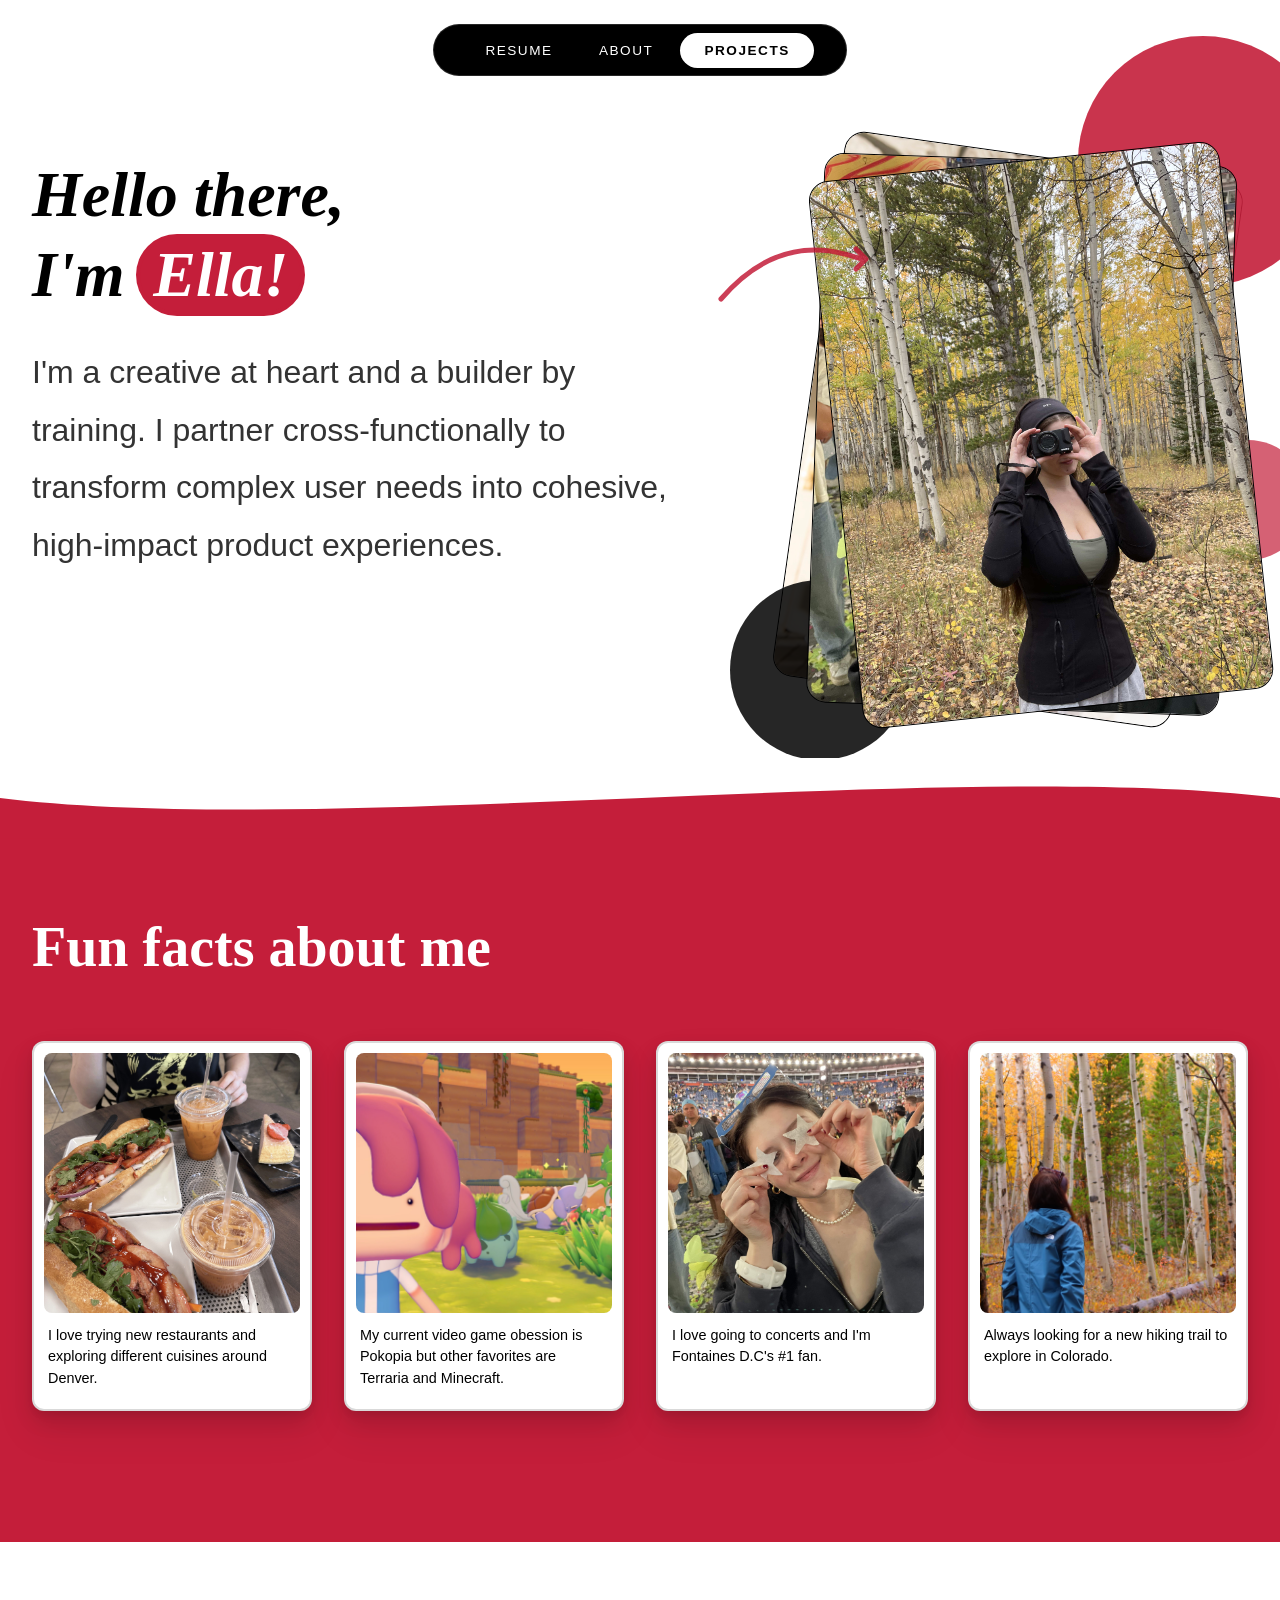
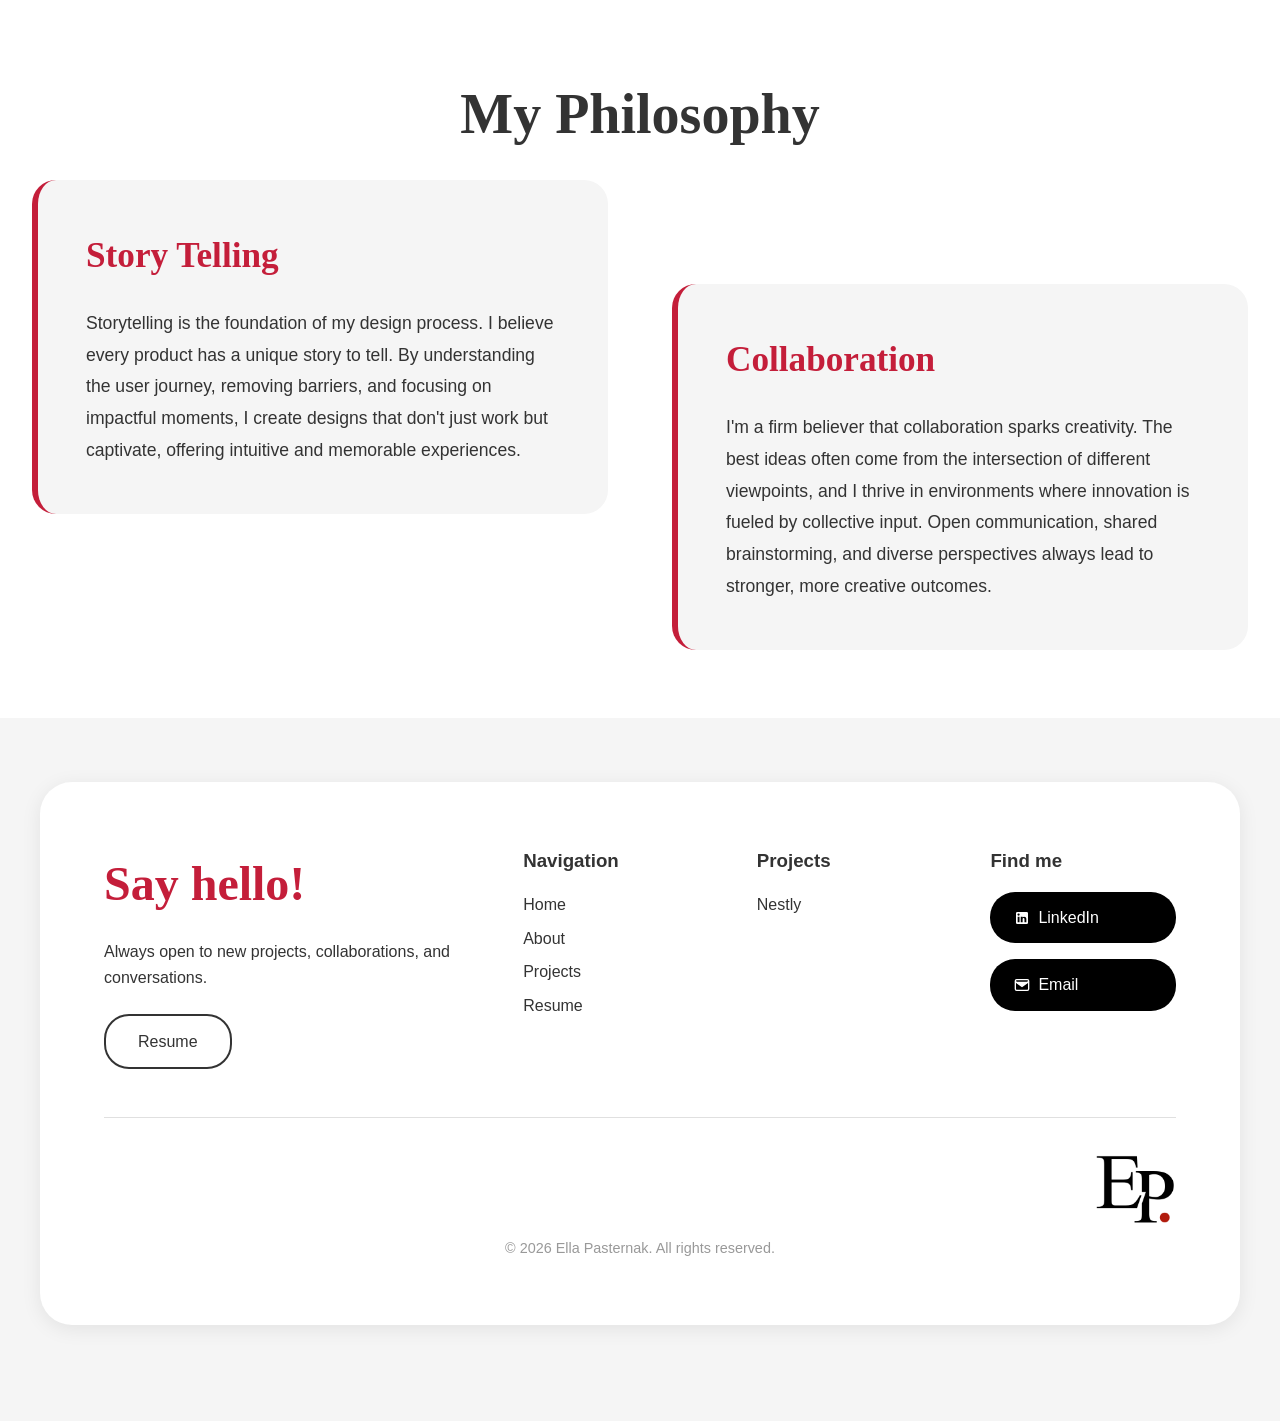
==== commit 30ed7d84: "push for update" ====
--- a/about.html
+++ b/about.html
@@ -121,7 +121,7 @@
                         <div class="polaroid">
                             <img class="card-image" src="img/IMG_0110.JPG" alt="Ella looking at a bunch of aspen trees.">
                             <div class="card-content">
-                                <p>Always looking for a new hiking trail to explore in Colorado</p>
+                                <p>Always looking for a new hiking trail to explore in Colorado.</p>
                             </div>
                         </div>
                     </div>
--- a/styles.css
+++ b/styles.css
@@ -323,7 +323,7 @@
 }
 
 .about-hero h1 .name-text {
-    color: var(--text-gray);
+    color: var(--text-black);
     display: block;
     margin-top: 0.5rem;
 }
@@ -485,11 +485,11 @@
 }
 
 .hero-text .hero-tagline {
-    font-family: 'Playfair Display', serif;
+    font-family: 'Lato', sans-serif;
     font-size: 2rem;
-    font-weight: 550;
-    color: var(--text-gray);
-    line-height: 1.7;
+    font-weight: 400;
+    color: var(--text-gray);
+    line-height: 1.8;
     margin-top: 1.5rem;
     max-width: 800px;
 }
@@ -1733,4 +1733,822 @@
     .timeline-marker {
         left: -2.5rem;
     }
+}
+
+/* ===== NESTLY CASE STUDY STYLES ===== */
+ 
+/* Overview Section */
+.overview-grid {
+    display: grid;
+    grid-template-columns: 1fr 1fr;
+    gap: 4rem;
+    align-items: start;
+}
+ 
+.overview-text {
+    display: flex;
+    flex-direction: column;
+    gap: 1.5rem;
+}
+ 
+.overview-text p {
+    line-height: 1.8;
+    color: var(--text-gray);
+    font-size: 1rem;
+}
+ 
+.overview-info-box {
+    background: #f8f9ff;
+    border: 2px solid #b3d9ff;
+    border-radius: 24px;
+    padding: 2.5rem;
+    display: flex;
+    flex-direction: column;
+    gap: 2rem;
+}
+ 
+.info-item {
+    display: flex;
+    flex-direction: column;
+    gap: 0.5rem;
+}
+ 
+.info-label {
+    font-weight: 700;
+    color: var(--text-gray);
+    font-size: 0.95rem;
+}
+ 
+.info-value {
+    color: #666;
+    font-size: 0.95rem;
+    line-height: 1.6;
+}
+ 
+/* Problem & Goal Section */
+.problem-goal-section {
+    background: #fafafa;
+}
+ 
+.two-col-centered {
+    display: grid;
+    grid-template-columns: 1fr 1fr;
+    gap: 4rem;
+}
+ 
+.centered-col {
+    text-align: center;
+}
+ 
+.centered-col h3 {
+    font-size: 2rem;
+    margin-bottom: 1.5rem;
+    color: var(--text-gray);
+}
+ 
+.centered-col p {
+    line-height: 1.8;
+    color: #666;
+    font-size: 1rem;
+}
+ 
+/* Research Section */
+.research-layout {
+    display: grid;
+    grid-template-columns: 1fr 1fr;
+    gap: 4rem;
+    align-items: start;
+}
+ 
+.research-intro h2 {
+    margin-bottom: 1.5rem;
+}
+ 
+.research-intro p {
+    line-height: 1.8;
+    color: #666;
+    font-size: 1rem;
+}
+ 
+.research-goals {
+    background: #f8f9ff;
+    border-left: 4px solid #5F7CCC;
+    padding: 2rem;
+    border-radius: 8px;
+}
+ 
+.research-goals h3 {
+    margin-bottom: 1.5rem;
+    color: var(--text-gray);
+}
+ 
+.research-list {
+    list-style: none;
+    padding: 0;
+    margin: 0;
+}
+ 
+.research-list li {
+    margin-bottom: 1rem;
+    color: #666;
+    line-height: 1.6;
+    padding-left: 1.5rem;
+    position: relative;
+}
+ 
+.research-list li:before {
+    content: "•";
+    position: absolute;
+    left: 0;
+    color: #5F7CCC;
+    font-weight: bold;
+}
+ 
+/* Key Insights Grid */
+.insights-grid {
+    display: grid;
+    grid-template-columns: 1fr 1fr;
+    gap: 2rem;
+}
+ 
+.insight-card {
+    background: #fff;
+    border: 1px solid #e0e0e0;
+    border-radius: 12px;
+    padding: 2rem;
+    display: flex;
+    flex-direction: column;
+    gap: 1rem;
+}
+ 
+.insight-card h3 {
+    font-size: 1.3rem;
+    color: var(--text-gray);
+    margin: 0;
+}
+ 
+.insight-card p {
+    line-height: 1.7;
+    color: #666;
+    margin: 0;
+    font-size: 0.95rem;
+}
+ 
+/* Qualitative Section */
+.qualitative-layout {
+    display: grid;
+    grid-template-columns: 1fr 1fr;
+    gap: 4rem;
+    align-items: start;
+}
+ 
+.qualitative-text p {
+    line-height: 1.8;
+    color: #666;
+    margin-bottom: 1rem;
+}
+ 
+.qualitative-quotes {
+    display: flex;
+    flex-direction: column;
+    gap: 2rem;
+}
+ 
+.quote-block {
+    background: #e8f4ff;
+    border-left: 4px solid #5F7CCC;
+    padding: 1.5rem;
+    border-radius: 4px;
+}
+ 
+.quote-text {
+    font-size: 1.05rem;
+    line-height: 1.8;
+    color: #555;
+    margin-bottom: 1rem;
+    font-style: italic;
+}
+ 
+.quote-author {
+    font-weight: 600;
+    color: #666;
+    font-size: 0.95rem;
+}
+ 
+/* User Insights Grid */
+.user-insights-grid {
+    display: grid;
+    grid-template-columns: 1fr 1fr;
+    gap: 2.5rem;
+    margin-top: 2rem;
+}
+ 
+.user-insight {
+    background: #fff;
+    border-radius: 12px;
+    padding: 2rem;
+    text-align: center;
+}
+ 
+.user-insight h3 {
+    font-size: 1.4rem;
+    color: var(--text-gray);
+    margin-bottom: 1rem;
+}
+ 
+.user-insight p {
+    line-height: 1.8;
+    color: #666;
+    font-size: 0.95rem;
+}
+ 
+/* Brand Identity Section */
+.brand-identity {
+    display: grid;
+    grid-template-columns: 1fr 1.5fr;
+    gap: 4rem;
+    align-items: center;
+}
+ 
+.brand-text {
+    display: flex;
+    flex-direction: column;
+    gap: 1.5rem;
+}
+ 
+.brand-text p {
+    line-height: 1.8;
+    color: #666;
+    font-size: 1rem;
+}
+ 
+.brand-visuals {
+    display: flex;
+    gap: 2rem;
+    align-items: center;
+}
+ 
+.logo-iterations {
+    flex: 1;
+}
+ 
+.logo-iterations img {
+    width: 100%;
+    height: auto;
+}
+ 
+.final-logo {
+    flex: 1;
+    display: flex;
+    flex-direction: column;
+    align-items: center;
+    gap: 1rem;
+}
+ 
+.final-logo img {
+    max-width: 200px;
+    height: auto;
+}
+ 
+.tagline {
+    font-size: 1rem;
+    color: #666;
+    margin: 0;
+}
+ 
+/* Persona Cards */
+.personas-grid {
+    display: grid;
+    grid-template-columns: 1fr 1fr;
+    gap: 2.5rem;
+    margin-top: 2rem;
+}
+
+.persona-card {
+    padding: 2rem;
+    display: flex;
+    flex-direction: column;
+    gap: 1.5rem;
+}
+ 
+.persona-card img {
+    width: 100%;
+    height: 100%;
+    object-fit: fill;
+    object-position: top;
+    display: block;
+}
+/* Wireframes Showcase */
+.wireframes-showcase,
+.screens-showcase {
+    margin-top: 2rem;
+}
+ 
+.wireframes-showcase img,
+.screens-showcase img {
+    width: 100%;
+    height: auto;
+    border-radius: 8px;
+}
+ 
+/* Outcomes Grid */
+.outcomes-grid {
+    display: grid;
+    grid-template-columns: 1fr 1fr;
+    gap: 2rem;
+    margin-top: 2rem;
+}
+ 
+.outcome-card {
+    background: #f8f9ff;
+    border-radius: 12px;
+    padding: 2rem;
+    display: flex;
+    flex-direction: column;
+    gap: 1rem;
+}
+ 
+.outcome-card h3 {
+    font-size: 1.1rem;
+    color: var(--text-gray);
+    margin: 0;
+}
+ 
+.outcome-card p {
+    font-size: 0.95rem;
+    color: #666;
+    line-height: 1.6;
+    margin: 0;
+}
+ 
+/* Responsive Nestly Styles */
+@media (max-width: 968px) {
+    .overview-grid,
+    .two-col-centered,
+    .research-layout,
+    .insights-grid,
+    .user-insights-grid,
+    .personas-grid,
+    .outcomes-grid,
+    .brand-identity {
+        grid-template-columns: 1fr;
+        gap: 2.5rem;
+    }
+ 
+    .brand-visuals {
+        flex-direction: column;
+    }
+}
+ 
+@media (max-width: 640px) {
+    .cs-section {
+        padding: 3rem 0;
+    }
+ 
+    .cs-section h2 {
+        font-size: 2rem;
+    }
+ 
+    .overview-info-box {
+        padding: 1.5rem;
+        border-radius: 16px;
+    }
+ 
+    .centered-col h3 {
+        font-size: 1.5rem;
+    }
+ 
+    .persona-image {
+        width: 80px;
+        height: 80px;
+    }
+ 
+    .insights-grid,
+    .outcomes-grid {
+        grid-template-columns: 1fr;
+    }
+}
+ 
+/* ===== NESTLY CASE STUDY STYLES ===== */
+ 
+/* Overview Section */
+.overview-grid {
+    display: grid;
+    grid-template-columns: 1fr 1fr;
+    gap: 4rem;
+    align-items: start;
+}
+ 
+.overview-text {
+    display: flex;
+    flex-direction: column;
+    gap: 1.5rem;
+}
+ 
+.overview-text p {
+    line-height: 1.8;
+    color: var(--text-gray);
+    font-size: 1rem;
+}
+ 
+.overview-info-box {
+    background: #f8f9ff;
+    border: 2px solid #b3d9ff;
+    border-radius: 24px;
+    padding: 2.5rem;
+    display: flex;
+    flex-direction: column;
+    gap: 2rem;
+}
+ 
+.info-item {
+    display: flex;
+    flex-direction: column;
+    gap: 0.5rem;
+}
+ 
+.info-label {
+    font-weight: 700;
+    color: var(--text-gray);
+    font-size: 0.95rem;
+}
+ 
+.info-value {
+    color: #666;
+    font-size: 0.95rem;
+    line-height: 1.6;
+}
+ 
+/* Problem & Goal Section */
+.problem-goal-section {
+    background: #fafafa;
+}
+ 
+.two-col-centered {
+    display: grid;
+    grid-template-columns: 1fr 1fr;
+    gap: 4rem;
+}
+ 
+.centered-col {
+    text-align: center;
+}
+ 
+.centered-col h3 {
+    font-size: 2rem;
+    margin-bottom: 1.5rem;
+    color: var(--text-gray);
+}
+ 
+.centered-col p {
+    line-height: 1.8;
+    color: #666;
+    font-size: 1rem;
+}
+ 
+/* Research Section */
+.research-layout {
+    display: grid;
+    grid-template-columns: 1fr 1fr;
+    gap: 4rem;
+    align-items: start;
+}
+ 
+.research-intro h2 {
+    margin-bottom: 1.5rem;
+}
+ 
+.research-intro p {
+    line-height: 1.8;
+    color: #666;
+    font-size: 1rem;
+}
+ 
+.research-goals {
+    background: #f8f9ff;
+    border-left: 4px solid #5F7CCC;
+    padding: 2rem;
+    border-radius: 8px;
+}
+ 
+.research-goals h3 {
+    margin-bottom: 1.5rem;
+    color: var(--text-gray);
+}
+ 
+.research-list {
+    list-style: none;
+    padding: 0;
+    margin: 0;
+}
+ 
+.research-list li {
+    margin-bottom: 1rem;
+    color: #666;
+    line-height: 1.6;
+    padding-left: 1.5rem;
+    position: relative;
+}
+ 
+.research-list li:before {
+    content: "•";
+    position: absolute;
+    left: 0;
+    color: #5F7CCC;
+    font-weight: bold;
+}
+ 
+/* Key Insights Grid */
+.insights-grid {
+    display: grid;
+    grid-template-columns: 1fr 1fr;
+    gap: 2rem;
+}
+ 
+.insight-card {
+    background: #fff;
+    border: 1px solid #e0e0e0;
+    border-radius: 12px;
+    padding: 2rem;
+    display: flex;
+    flex-direction: column;
+    gap: 1rem;
+}
+ 
+.insight-card h3 {
+    font-size: 1.3rem;
+    color: var(--text-gray);
+    margin: 0;
+}
+ 
+.insight-card p {
+    line-height: 1.7;
+    color: #666;
+    margin: 0;
+    font-size: 0.95rem;
+}
+ 
+/* Qualitative Section */
+.qualitative-layout {
+    display: grid;
+    grid-template-columns: 1fr 1fr;
+    gap: 4rem;
+    align-items: start;
+}
+ 
+.qualitative-text p {
+    line-height: 1.8;
+    color: #666;
+    margin-bottom: 1rem;
+}
+ 
+.qualitative-quotes {
+    display: flex;
+    flex-direction: column;
+    gap: 2rem;
+}
+ 
+.quote-block {
+    background: #e8f4ff;
+    border-left: 4px solid #5F7CCC;
+    padding: 1.5rem;
+    border-radius: 4px;
+}
+ 
+.quote-text {
+    font-size: 1.05rem;
+    line-height: 1.8;
+    color: #555;
+    margin-bottom: 1rem;
+    font-style: italic;
+}
+ 
+.quote-author {
+    font-weight: 600;
+    color: #666;
+    font-size: 0.95rem;
+}
+ 
+/* User Insights Grid */
+.user-insights-grid {
+    display: grid;
+    grid-template-columns: 1fr 1fr;
+    gap: 2.5rem;
+    margin-top: 2rem;
+}
+ 
+.user-insight {
+    background: #fff;
+    border-radius: 12px;
+    padding: 2rem;
+    text-align: center;
+}
+ 
+.user-insight h3 {
+    font-size: 1.4rem;
+    color: var(--text-gray);
+    margin-bottom: 1rem;
+}
+ 
+.user-insight p {
+    line-height: 1.8;
+    color: #666;
+    font-size: 0.95rem;
+}
+ 
+/* Brand Identity Section */
+.brand-identity {
+    display: grid;
+    grid-template-columns: 1fr 1.5fr;
+    gap: 4rem;
+    align-items: center;
+}
+ 
+.brand-text {
+    display: flex;
+    flex-direction: column;
+    gap: 1.5rem;
+}
+ 
+.brand-text p {
+    line-height: 1.8;
+    color: #666;
+    font-size: 1rem;
+}
+ 
+.brand-visuals {
+    display: flex;
+    gap: 2rem;
+    align-items: center;
+}
+ 
+.logo-iterations {
+    flex: 1;
+}
+ 
+.logo-iterations img {
+    width: 100%;
+    height: auto;
+}
+ 
+.final-logo {
+    flex: 1;
+    display: flex;
+    flex-direction: column;
+    align-items: center;
+    gap: 1rem;
+}
+ 
+.final-logo img {
+    max-width: 200px;
+    height: auto;
+}
+ 
+.tagline {
+    font-size: 1rem;
+    color: #666;
+    margin: 0;
+}
+ 
+/* Persona Cards */
+.personas-grid {
+    display: grid;
+    grid-template-columns: 1fr 1fr;
+    gap: 2.5rem;
+    margin-top: 2rem;
+}
+ 
+.persona-card {
+    border-radius: 12px;
+    padding: 2rem;
+    display: flex;
+    flex-direction: column;
+    gap: 1.5rem;
+}
+ 
+
+.persona-goals {
+    display: flex;
+    flex-direction: column;
+    gap: 1rem;
+}
+ 
+.persona-goals h4 {
+    font-size: 1rem;
+    color: var(--text-gray);
+    margin: 0;
+}
+ 
+.persona-goals ul {
+    list-style: none;
+    padding: 0;
+    margin: 0;
+    display: flex;
+    flex-direction: column;
+    gap: 0.5rem;
+}
+ 
+.persona-goals li {
+    font-size: 0.9rem;
+    color: #666;
+    padding-left: 1rem;
+    position: relative;
+}
+ 
+.persona-goals li:before {
+    content: "•";
+    position: absolute;
+    left: 0;
+    color: #5F7CCC;
+}
+ 
+/* Wireframes Showcase */
+.wireframes-showcase,
+.screens-showcase {
+    margin-top: 2rem;
+}
+ 
+.wireframes-showcase img,
+.screens-showcase img {
+    width: 100%;
+    height: auto;
+    border-radius: 8px;
+}
+ 
+/* Outcomes Grid */
+.outcomes-grid {
+    display: grid;
+    grid-template-columns: 1fr 1fr;
+    gap: 2rem;
+    margin-top: 2rem;
+}
+ 
+.outcome-card {
+    background: #f8f9ff;
+    border-radius: 12px;
+    padding: 2rem;
+    display: flex;
+    flex-direction: column;
+    gap: 1rem;
+}
+ 
+.outcome-card h3 {
+    font-size: 1.1rem;
+    color: var(--text-gray);
+    margin: 0;
+}
+ 
+.outcome-card p {
+    font-size: 0.95rem;
+    color: #666;
+    line-height: 1.6;
+    margin: 0;
+}
+ 
+/* Responsive */
+@media (max-width: 968px) {
+    .overview-grid,
+    .two-col-centered,
+    .research-layout,
+    .insights-grid,
+    .user-insights-grid,
+    .personas-grid,
+    .outcomes-grid,
+    .brand-identity {
+        grid-template-columns: 1fr;
+        gap: 2.5rem;
+    }
+ 
+    .brand-visuals {
+        flex-direction: column;
+    }
+}
+ 
+@media (max-width: 640px) {
+    .cs-section {
+        padding: 3rem 0;
+    }
+ 
+    .cs-section h2 {
+        font-size: 2rem;
+    }
+ 
+    .overview-info-box {
+        padding: 1.5rem;
+        border-radius: 16px;
+    }
+ 
+    .centered-col h3 {
+        font-size: 1.5rem;
+    }
+ 
+    .persona-image {
+        width: 80px;
+        height: 80px;
+    }
+ 
+    .insights-grid,
+    .outcomes-grid {
+        grid-template-columns: 1fr;
+    }
 }
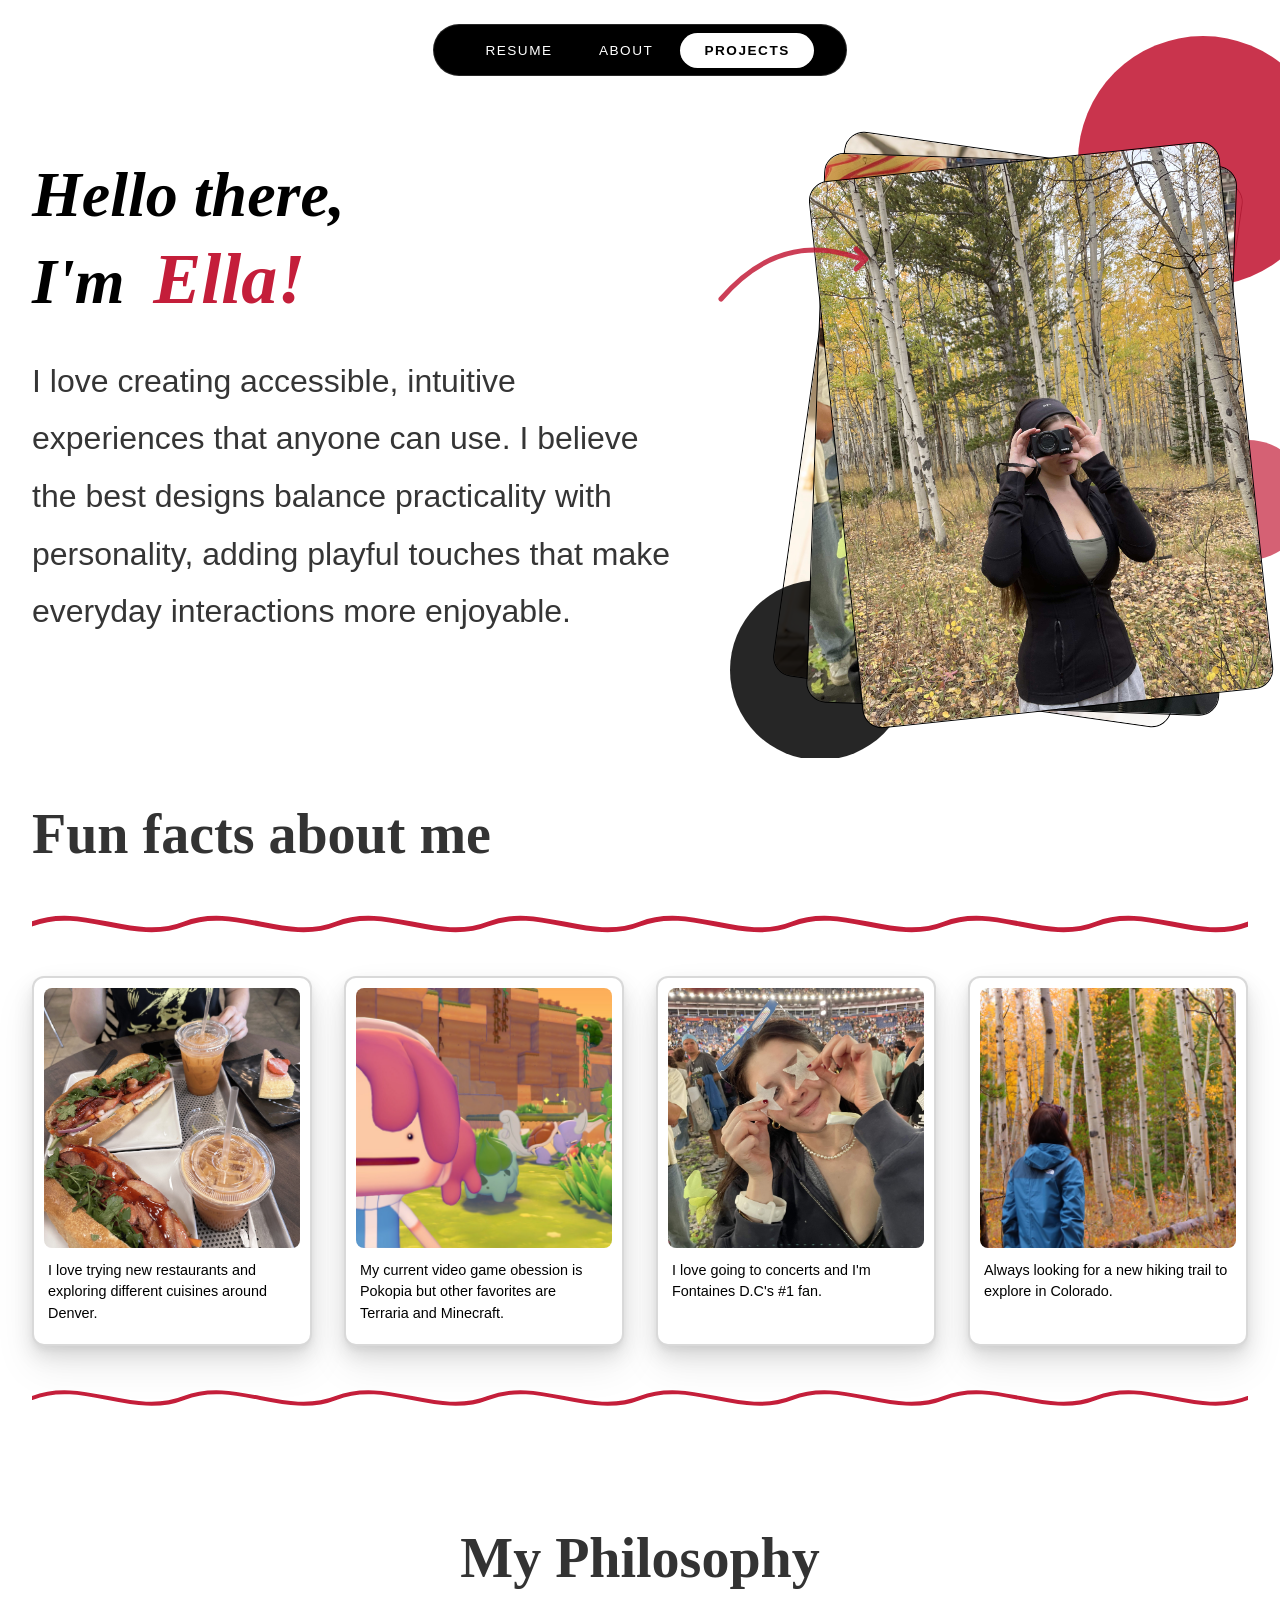
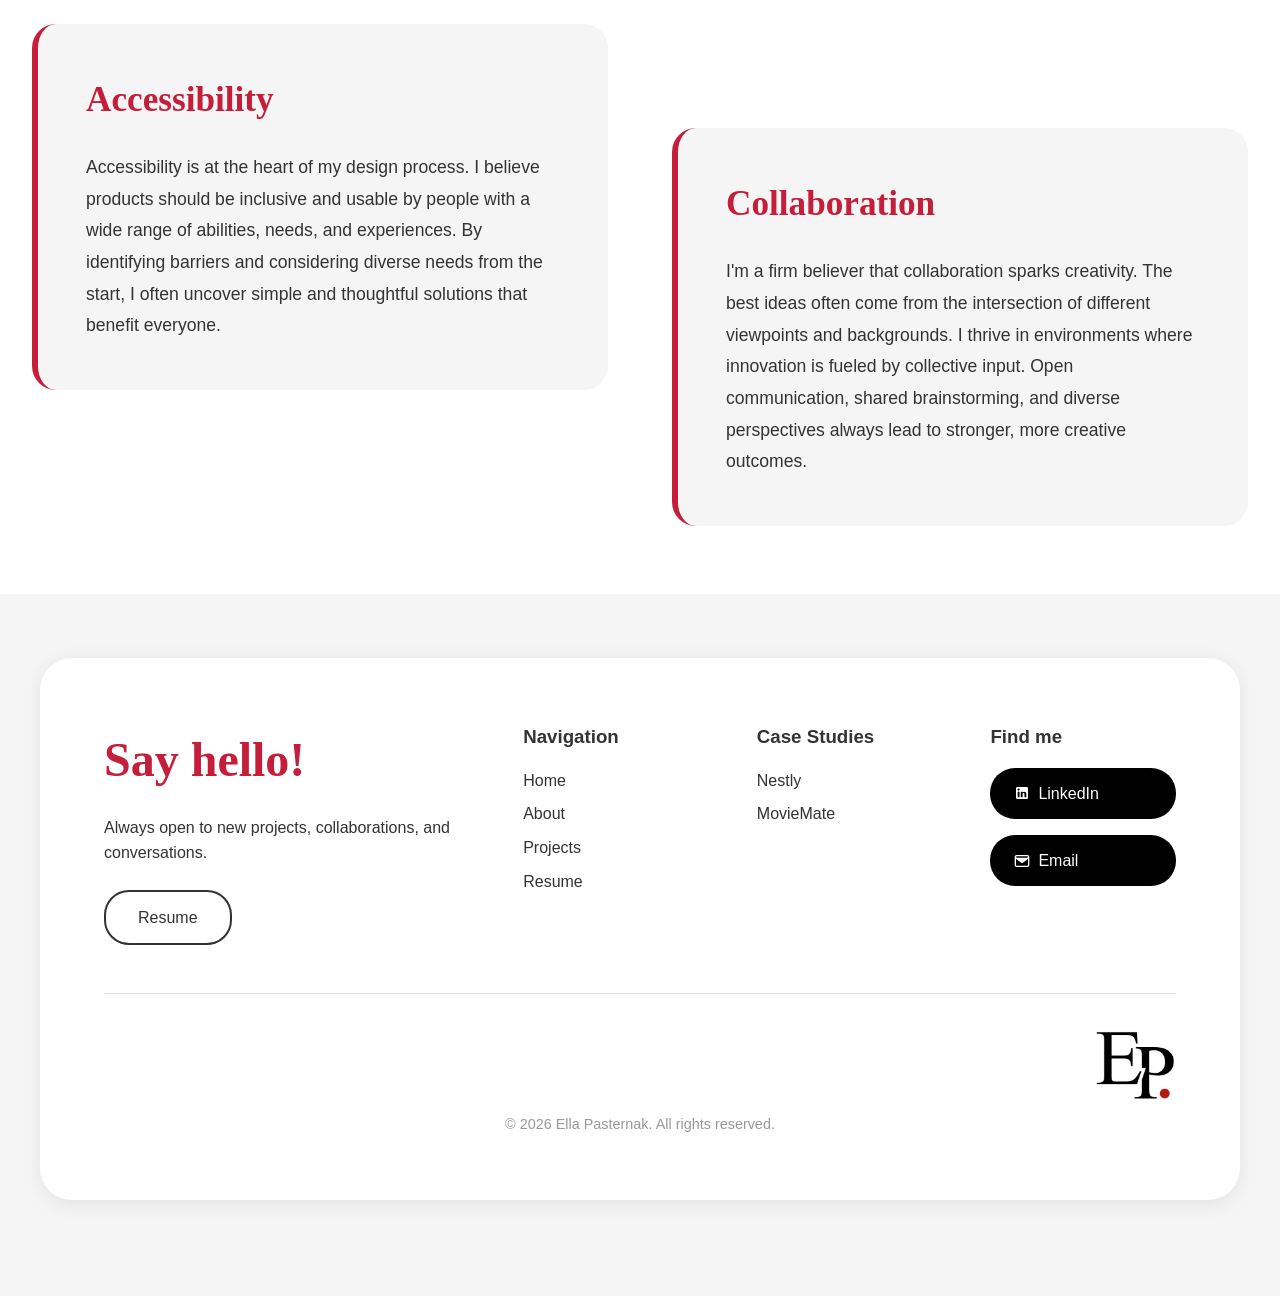
==== commit 72fb7e9c: "General updates" ====
--- a/about.html
+++ b/about.html
@@ -37,7 +37,7 @@
                         Hello there, <span class="name-text">I'm <span class="highlight-name">Ella!</span></span>
                     </h1>
                     <h2 class="hero-tagline">
-                        I'm a creative at heart and a builder by training. I partner cross-functionally to transform complex user needs into cohesive, high-impact product experiences.
+                        I love creating accessible, intuitive experiences that anyone can use. I believe the best designs balance practicality with personality, adding playful touches that make everyday interactions more enjoyable.
                     </h2>
                 </div>
                 <svg class="curved-arrow" viewBox="0 0 200 100" fill="none" xmlns="http://www.w3.org/2000/svg">
@@ -64,83 +64,74 @@
                 </div>
             </div>
         </section>   
-<!--
-        <section class="about-section">
-            <div class="about-cards">
-                <div class="about-card">
-                    <h3>A Little On Me</h3>
-                    <p>I'm an aspiring UX designer attending the University of Colorado at Boulder majoring in Computer Science and minoring in Business. I've also recently completed a Google certificate in UX Design! I leverage my technical background and business knowledge to create ethical and impactful user experiences.</p>
-                </div>
-                <div class="about-card">
-                    <h3>Why Design?</h3>
-                    <p>As a Computer Science major, I've always been drawn to the power of technology and how it can improve peoples lives. However, I quickly realized that while coding and algorithms were fascinating, I wanted to do more than just build systems — I wanted to create experiences that truly impacted people.</p>
-                    <p style="margin-top: 1rem;">UX design allows me to blend my technical knowledge with my creativity in ways that directly enhance user experiences. It's about understanding people's needs, frustrations, and desires, then translating those insights into solutions that are intuitive, engaging, and accessible.</p>
-                </div>
-            </div>
-        </section> 
- -->
 
         <!-- Fun Facts Image Grid -->
-        <div class="wave-top">
-            <svg viewBox="0 0 1440 80" xmlns="http://www.w3.org/2000/svg" preserveAspectRatio="none">
-                <path d="M0,40 C360,80 1080,0 1440,40 L1440,80 L0,80 Z" fill="#C41E3A"/>
+    <section class="fun-facts-section">
+        <div class="fun-facts-container">
+            <h2 class="fun-facts-title">Fun facts about me</h2>
+
+            <!-- Top squiggle -->
+            <svg class="squiggle squiggle-top" viewBox="0 0 1440 40" preserveAspectRatio="none" xmlns="http://www.w3.org/2000/svg">
+                <path d="M0,20 C60,0 120,40 180,20 C240,0 300,40 360,20 C420,0 480,40 540,20 C600,0 660,40 720,20 C780,0 840,40 900,20 C960,0 1020,40 1080,20 C1140,0 1200,40 1260,20 C1320,0 1380,40 1440,20" stroke="#C41E3A" stroke-width="5" fill="none" stroke-linecap="round"/>
             </svg>
-        </div>
-        <section class="fun-facts-section">
-            <div class="fun-facts-container">
-                <h2 class="fun-facts-title">Fun facts about me</h2>
-                <div class="image-grid">
-                    <div class="image-card">
-                        <div class="polaroid">
-                            <img class="card-image" src="img/Banh Mi.jpg" alt="Ella holding a bunch of jelly cat stuffed animals.">
-                            <div class="card-content">
-                                <p>I love trying new restaurants and exploring different cuisines around Denver.</p>
-                            </div>
+
+            <div class="image-grid">
+                <div class="image-card">
+                    <div class="polaroid">
+                        <img class="card-image" src="img/Banh Mi.jpg" alt="Ella holding a bunch of jelly cat stuffed animals.">
+                        <div class="card-content">
+                            <p>I love trying new restaurants and exploring different cuisines around Denver.</p>
                         </div>
                     </div>
-                    
-                    <div class="image-card">
-                        <div class="polaroid">
-                            <img class="card-image" src="img/pokopia.JPG" alt="Selfie of Ella's character on game Pokopia.">
-                            <div class="card-content">
-                                <p>My current video game obession is Pokopia but other favorites are Terraria and Minecraft.</p>
-                            </div>
+                </div>
+                
+                <div class="image-card">
+                    <div class="polaroid">
+                        <img class="card-image" src="img/pokopia.JPG" alt="Selfie of Ella's character on game Pokopia.">
+                        <div class="card-content">
+                            <p>My current video game obession is Pokopia but other favorites are Terraria and Minecraft.</p>
                         </div>
                     </div>
-                    
-                    <div class="image-card">
-                        <div class="polaroid">
-                            <img class="card-image" src="img/coldplay.jpeg" alt="Ella holding up star confetti at a concert.">
-                            <div class="card-content">
-                                <p>I love going to concerts and I'm Fontaines D.C's #1 fan.</p>
-                            </div>
+                </div>
+                
+                <div class="image-card">
+                    <div class="polaroid">
+                        <img class="card-image" src="img/coldplay.jpeg" alt="Ella holding up star confetti at a concert.">
+                        <div class="card-content">
+                            <p>I love going to concerts and I'm Fontaines D.C's #1 fan.</p>
                         </div>
                     </div>
-                    
-                    <div class="image-card">
-                        <div class="polaroid">
-                            <img class="card-image" src="img/IMG_0110.JPG" alt="Ella looking at a bunch of aspen trees.">
-                            <div class="card-content">
-                                <p>Always looking for a new hiking trail to explore in Colorado.</p>
-                            </div>
+                </div>
+                
+                <div class="image-card">
+                    <div class="polaroid">
+                        <img class="card-image" src="img/IMG_0110.JPG" alt="Ella looking at a bunch of aspen trees.">
+                        <div class="card-content">
+                            <p>Always looking for a new hiking trail to explore in Colorado.</p>
                         </div>
                     </div>
                 </div>
             </div>
-        </section>
 
-        <!-- Philosophy Section with Offset Cards -->
+            <!-- Bottom squiggle -->
+            <svg class="squiggle squiggle-bottom" viewBox="0 0 1440 40" preserveAspectRatio="none" xmlns="http://www.w3.org/2000/svg">
+                <path d="M0,20 C60,0 120,40 180,20 C240,0 300,40 360,20 C420,0 480,40 540,20 C600,0 660,40 720,20 C780,0 840,40 900,20 C960,0 1020,40 1080,20 C1140,0 1200,40 1260,20 C1320,0 1380,40 1440,20" stroke="#C41E3A" stroke-width="4" fill="none" stroke-linecap="round"/>
+            </svg>
+        </div>
+    </section>
+
+        <!-- Philosophy Section -->
         <section class="offset-section">
             <div class="offset-container">
                 <h2 class="philosophy-title">My Philosophy</h2>
                 <div class="offset-grid">
                     <div class="offset-item">
-                        <h3>Story Telling</h3>
-                        <p>Storytelling is the foundation of my design process. I believe every product has a unique story to tell. By understanding the user journey, removing barriers, and focusing on impactful moments, I create designs that don't just work but captivate, offering intuitive and memorable experiences.</p>
+                        <h3>Accessibility</h3>
+                        <p>Accessibility is at the heart of my design process. I believe products should be inclusive and usable by people with a wide range of abilities, needs, and experiences. By identifying barriers and considering diverse needs from the start, I often uncover simple and thoughtful solutions that benefit everyone.</p>
                     </div>
                     <div class="offset-item">
                         <h3>Collaboration</h3>
-                        <p>I'm a firm believer that collaboration sparks creativity. The best ideas often come from the intersection of different viewpoints, and I thrive in environments where innovation is fueled by collective input. Open communication, shared brainstorming, and diverse perspectives always lead to stronger, more creative outcomes.</p>
+                        <p>I'm a firm believer that collaboration sparks creativity. The best ideas often come from the intersection of different viewpoints and backgrounds. I thrive in environments where innovation is fueled by collective input. Open communication, shared brainstorming, and diverse perspectives always lead to stronger, more creative outcomes.</p>
                     </div>
                 </div>
             </div>
@@ -154,30 +145,31 @@
                 <div class="footer-main">
                     <h2>Say hello!</h2>
                     <p>Always open to new projects, collaborations, and conversations.</p>
-                    <a href="#" class="resume-btn">Resume</a>
+                    <a href="resume.html" class="resume-btn">Resume</a>
                 </div>
                 
                 <div class="footer-section">
                     <h3>Navigation</h3>
                     <ul>
-                        <li><a href="#home">Home</a></li>
-                        <li><a href="#about">About</a></li>
-                        <li><a href="#work">Projects</a></li>
-                        <li><a href="#resume">Resume</a></li>
+                        <li><a href="index.html">Home</a></li>
+                        <li><a href="about.html">About</a></li>
+                        <li><a href="projects.html">Projects</a></li>
+                        <li><a href="resume.html">Resume</a></li>
                     </ul>
                 </div>
 
                 <div class="footer-section">
-                    <h3>Projects</h3>
+                    <h3>Case Studies</h3>
                     <ul>
-                        <li><a href="#nestly">Nestly</a></li>
+                        <li><a href="nestly.html">Nestly</a></li>
+                        <li><a href="moviemate.html">MovieMate</a></li>
                     </ul>
                 </div>
 
                 <div class="footer-section">
                     <h3>Find me</h3>
                     <div class="social-links">
-                        <a href="https://www.linkedin.com" target="_blank" class="social-btn">
+                        <a href="https://www.linkedin.com/in/ella-pasternak" target="_blank" class="social-btn">
                             <svg width="16" height="16" viewBox="0 0 24 24" fill="currentColor">
                                 <path d="M19 3a2 2 0 0 1 2 2v14a2 2 0 0 1-2 2H5a2 2 0 0 1-2-2V5a2 2 0 0 1 2-2h14m-.5 15.5v-5.3a3.26 3.26 0 0 0-3.26-3.26c-.85 0-1.84.52-2.32 1.3v-1.11h-2.79v8.37h2.79v-4.93c0-.77.62-1.4 1.39-1.4a1.4 1.4 0 0 1 1.4 1.4v4.93h2.79M6.88 8.56a1.68 1.68 0 0 0 1.68-1.68c0-.93-.75-1.69-1.68-1.69a1.69 1.69 0 0 0-1.69 1.69c0 .93.76 1.68 1.69 1.68m1.39 9.94v-8.37H5.5v8.37h2.77z"/>
                             </svg>
--- a/styles.css
+++ b/styles.css
@@ -327,14 +327,17 @@
     display: block;
     margin-top: 0.5rem;
 }
+
 .highlight-name {
-    background-color: var(--primary-red);
-    color: var(--white);
+   color: var(--primary-red);
+    font-style: italic;
+    font-weight: 900;
+    font-size: 4.5rem;
     padding: 0.1rem 0.8rem;
     border-radius: 50px;
     display: inline-block;
-    box-shadow: 0 0 0 4px rgb(196, 30, 58); 
-}
+}
+
 .photo-container {
     position: relative;
     display: flex;
@@ -488,7 +491,7 @@
     font-family: 'Lato', sans-serif;
     font-size: 2rem;
     font-weight: 400;
-    color: var(--text-gray);
+    color: rgb(53, 53, 53);
     line-height: 1.8;
     margin-top: 1.5rem;
     max-width: 800px;
@@ -530,37 +533,41 @@
 
 /* Image Grid Section - Fun Facts */
 .fun-facts-section {
-    background-color: var(--primary-red);
-    padding: 8rem 2rem;
-    border-top: 3px solid rgba(196, 30, 58, 0.2);
-    border-bottom: 3px solid rgba(196, 30, 58, 0.2);
-}
-.wave-top {
-    display: block;
-    width: 100%;
-    line-height: 0;
-    margin-bottom: -2px;
-    background-color: var(--white); /* white behind the wave */
-}
-
-.wave-top svg {
-    width: 100%;
-    height: 80px;
-}
-
-.fun-facts-section {
-    background-color: var(--primary-red);
-    padding: 4rem 2rem 8rem;
-    margin-top: 0;
+    background-color: var(--white);
+    padding: 2rem 2rem 4rem;
+    border-top: none;
+    border-bottom: none;
 }
 
 .fun-facts-title {
     font-family: 'Playfair Display', serif;
     font-size: 3.5rem;
-    color: var(--white);
-    margin-bottom: 3rem;
-    text-align: left; 
-}
+    color: var(--text-gray); /* back to dark since background is now white */
+    margin-bottom: 1.5rem;
+    text-align: left;
+}
+
+.squiggle {
+    width: 100%;
+    height: 40px;
+    display: block;
+}
+
+.squiggle-top {
+    margin-bottom: 2rem;
+}
+
+.squiggle-bottom {
+    margin-top: 2rem;
+}
+
+/* also update card text back to dark */
+.card-content p {
+    color: var(--black);
+    font-size: 0.9rem;
+    line-height: 1.5;
+}
+
 
 .image-grid {
     display: grid;
@@ -605,11 +612,7 @@
     flex: 1; /* pushes content to fill remaining space */
 }
 
-.card-content p {
-    color: var(--black);
-    font-size: 0.9rem;
-    line-height: 1.5;
-}
+
 
 .image-card:hover {
     transform: translateY(-6px);
@@ -625,6 +628,7 @@
 .offset-section {
     background-color: var(--white);
     padding: 8rem 2rem;
+    padding-top: 2rem;
 }
 
 .offset-container {
@@ -1098,6 +1102,220 @@
     }
 }
 
+/* Projects Page */
+.projects-hero {
+    background: linear-gradient(135deg, #f8f9fa 0%, #ffffff 100%);
+    padding: 6rem 2rem 4rem;
+    text-align: center;
+    position: relative;
+    overflow: hidden;
+}
+
+.projects-hero-content {
+    max-width: 800px;
+    margin: 0 auto;
+    position: relative;
+    z-index: 2;
+}
+
+.projects-hero h1 {
+    font-family: 'Playfair Display', serif;
+    font-size: 4rem;
+    color: var(--text-gray);
+    margin-bottom: 1.5rem;
+    margin-top: 0;
+}
+
+.projects-hero p {
+    font-family: 'Inter', sans-serif;
+    font-size: 1.1rem;
+    color: #666;
+    line-height: 1.8;
+    margin: 0;
+}
+
+/* Floating Circles */
+.floating-circle {
+    position: absolute;
+    border-radius: 50%;
+    background: rgba(196, 30, 58, 0.08);
+    animation: float 6s ease-in-out infinite;
+    z-index: 1;
+}
+
+.circle-1 {
+    width: 200px;
+    height: 200px;
+    top: 10%;
+    left: 5%;
+    animation-delay: 0s;
+}
+
+.circle-2 {
+    width: 150px;
+    height: 150px;
+    top: 50%;
+    right: 10%;
+    animation-delay: 1s;
+}
+
+.circle-3 {
+    width: 120px;
+    height: 120px;
+    top: 20%;
+    right: 15%;
+    animation-delay: 2s;
+}
+
+.circle-4 {
+    width: 180px;
+    height: 180px;
+    bottom: 10%;
+    left: 15%;
+    animation-delay: 1.5s;
+}
+
+.circle-5 {
+    width: 100px;
+    height: 100px;
+    bottom: 20%;
+    right: 5%;
+    animation-delay: 0.5s;
+}
+
+@keyframes float {
+    0%, 100% {
+        transform: translateY(0px);
+    }
+    50% {
+        transform: translateY(-20px);
+    }
+}
+
+/* Projects Section */
+.projects-section {
+    padding: 4rem 2rem;
+    background: var(--white);
+}
+
+.projects-grid {
+    display: grid;
+    grid-template-columns: repeat(auto-fit, minmax(350px, 1fr));
+    gap: 2.5rem;
+    max-width: 1200px;
+    margin: 0 auto;
+}
+
+.project-card {
+    background: var(--white);
+    border: 1px solid #e0e0e0;
+    border-radius: 16px;
+    overflow: hidden;
+    text-decoration: none;
+    transition: all 0.3s ease;
+    display: flex;
+    flex-direction: column;
+    height: 100%;
+    box-shadow: 0 2px 8px rgba(0, 0, 0, 0.08);
+}
+
+.project-card:hover {
+    transform: translateY(-8px);
+    box-shadow: 0 12px 24px rgba(0, 0, 0, 0.15);
+    border-color: var(--primary-red);
+}
+
+.project-card-image {
+    width: 100%;
+    height: 280px;
+    overflow: hidden;
+    background: #f5f5f5;
+}
+
+.project-card-image img {
+    width: 100%;
+    height: 100%;
+    object-fit: cover;
+    transition: transform 0.3s ease;
+}
+
+.project-card:hover .project-card-image img {
+    transform: scale(1.05);
+}
+
+.project-card-content {
+    padding: 2rem;
+    display: flex;
+    flex-direction: column;
+    gap: 0.75rem;
+    flex-grow: 1;
+}
+
+.project-card h3 {
+    font-family: 'Playfair Display', serif;
+    font-size: 1.8rem;
+    color: var(--text-gray);
+    margin: 0;
+}
+
+.project-type {
+    color: var(--primary-red);
+    font-size: 0.9rem;
+    font-weight: 600;
+    text-transform: uppercase;
+    letter-spacing: 0.5px;
+    margin: 0;
+}
+
+.project-description {
+    color: #666;
+    font-size: 0.95rem;
+    line-height: 1.6;
+    margin: 0;
+    flex-grow: 1;
+}
+
+/* Responsive */
+@media (max-width: 968px) {
+    .projects-hero {
+        padding: 4rem 2rem 3rem;
+    }
+
+    .projects-hero h1 {
+        font-size: 2.5rem;
+    }
+
+    .projects-grid {
+        grid-template-columns: 1fr;
+    }
+
+    .circle-1, .circle-2, .circle-3, .circle-4, .circle-5 {
+        opacity: 0.5;
+    }
+}
+
+@media (max-width: 640px) {
+    .projects-hero {
+        padding: 3rem 1.5rem 2rem;
+    }
+
+    .projects-hero h1 {
+        font-size: 2rem;
+    }
+
+    .projects-hero p {
+        font-size: 1rem;
+    }
+
+    .projects-section {
+        padding: 2rem 1.5rem;
+    }
+
+    .circle-1, .circle-2, .circle-3, .circle-4, .circle-5 {
+        display: none;
+    }
+}
+
 /* ===================================
    CASE STUDY PAGE STYLES
    =================================== */
@@ -1108,7 +1326,7 @@
 
 /* Case Study Hero */
 .case-study-hero {
-    background-color: var(--light-gray);
+    background-color: var(--white);
     padding: 8rem 2rem 4rem;
     margin-top: 0;
 }
@@ -1120,79 +1338,18 @@
 }
 
 .case-study-category {
-    display: inline-block;
-    font-size: 0.9rem;
-    color: var(--primary-red);
-    text-transform: uppercase;
-    letter-spacing: 1.5px;
+    display: flex;
+    gap: 1rem;
+    flex-wrap: wrap;
+    justify-content: center;
     margin-bottom: 1.5rem;
-    font-weight: 600;
-}
-
-.case-study-hero h1 {
-    font-family: 'Playfair Display', serif;
-    font-size: 4.5rem;
-    color: var(--text-gray);
-    margin-bottom: 1.5rem;
-    line-height: 1.1;
-}
-
-.case-study-subtitle {
-    font-size: 1.5rem;
-    color: var(--text-gray);
-    max-width: 800px;
-    margin: 0 auto 3rem;
-    line-height: 1.6;
-}
-
-.case-study-meta {
-    display: grid;
-    grid-template-columns: repeat(3, 1fr);
-    gap: 2rem;
-    max-width: 900px;
-    margin: 0 auto 3rem;
-    padding: 2rem;
-    background-color: var(--white);
-    border-radius: 16px;
-}
-
-.meta-item {
-    text-align: left;
-    display: flex;
-    flex-direction: column;
-    gap: 0.5rem;
-}
-
-.meta-label {
-    font-size: 0.85rem;
-    color: #999;
-    text-transform: uppercase;
-    letter-spacing: 1px;
-}
-
-.meta-value {
-    font-size: 1rem;
-    color: var(--text-gray);
-    font-weight: 600;
-}
-
-.hero-image-container {
-    max-width: 1200px;
-    margin: 0 auto;
-    border-radius: 20px;
-    overflow: hidden;
-    box-shadow: 0 20px 60px rgba(0, 0, 0, 0.15);
-}
-
-.hero-mockup {
-    width: 100%;
-    height: auto;
-    display: block;
-}
+}
+ 
 
 /* Case Study Sections */
+
 .cs-section {
-    padding: 6rem 2rem;
+    padding: 3rem 2rem;
 }
 
 .cs-container {
@@ -1263,37 +1420,6 @@
 
 .stat-label {
     font-size: 1rem;
-    color: var(--text-gray);
-}
-
-/* Insight Cards */
-.insight-cards {
-    display: grid;
-    grid-template-columns: repeat(3, 1fr);
-    gap: 2rem;
-    margin-top: 3rem;
-}
-
-.insight-card {
-    background-color: var(--light-gray);
-    padding: 2.5rem;
-    border-radius: 16px;
-    border-left: 4px solid var(--primary-red);
-}
-
-.insight-icon {
-    font-size: 3rem;
-    margin-bottom: 1rem;
-}
-
-.insight-card h3 {
-    font-size: 1.3rem;
-    margin-bottom: 1rem;
-    color: var(--text-gray);
-}
-
-.insight-card p {
-    line-height: 1.7;
     color: var(--text-gray);
 }
 
@@ -1679,6 +1805,23 @@
 }
 
 /* Responsive Case Study */
+@keyframes float {
+    0%, 100% { transform: translateY(0px) rotate(0deg); }
+    50% { transform: translateY(-20px) rotate(5deg); }
+}
+
+.floating-dot {
+    position: absolute;
+    border-radius: 50%;
+    background: #FF9933;
+    opacity: 0.6;
+    animation: float 4s ease-in-out infinite;
+}
+
+.dot-1 { width: 20px; height: 20px; top: 10%; left: 8%; animation-delay: 0s; }
+.dot-2 { width: 15px; height: 15px; top: 25%; right: 10%; animation-delay: 1s; }
+.dot-3 { width: 12px; height: 12px; bottom: 15%; left: 5%; animation-delay: 2s; }
+
 @media (max-width: 968px) {
     .case-study-hero h1 {
         font-size: 3rem;
@@ -1735,6 +1878,1839 @@
     }
 }
 
+/* ===== NESTLY CASE STUDY SPECIFIC STYLES ===== */
+.nestly-page .process-nav {
+    position: fixed;
+    left: 2rem;
+    top: 50%;
+    transform: translateY(-50%);
+    z-index: 100;
+     width: auto;             
+    display: block;          
+    justify-content: normal;
+}
+
+.nestly-page .process-nav-list {
+    list-style: none;
+    margin: 0;
+    padding: 0;
+    display: flex;
+    flex-direction: column;
+    position: relative;
+}
+
+/* Connecting line behind the circles */
+.nestly-page .process-nav-list::before {
+    content: '';
+    position: absolute;
+    left: 17px;
+    top: 17px;
+    bottom: 17px;
+    width: 2px;
+    background: #E8A87C;
+    z-index: 0;
+}
+
+.nestly-page .process-nav-item {
+    display: flex;
+    align-items: center;
+    gap: 0.75rem;
+    padding: 1rem 0;
+    cursor: pointer;
+    position: relative;
+    z-index: 1;
+}
+
+.nestly-page .process-nav-circle {
+    width: 36px;
+    height: 36px;
+    min-width: 36px;
+    border-radius: 50%;
+    background: #FE8A4C;
+    color: var(--white);
+    font-family: 'Inter', sans-serif;
+    font-weight: 700;
+    font-size: 0.95rem;
+    display: flex;
+    align-items: center;
+    justify-content: center;
+    transition: background 0.25s ease, transform 0.25s ease;
+}
+
+.nestly-page .process-nav-label {
+    font-family: 'Inter', sans-serif;
+    font-weight: 600;
+    font-size: 0.9rem;
+    color: var(--text-gray);
+    white-space: nowrap;
+    opacity: 0;
+    transform: translateX(-6px);
+    transition: opacity 0.25s ease, transform 0.25s ease;
+    pointer-events: none;
+}
+
+/* Show label on hover of that item, or when active */
+.nestly-page .process-nav-item:hover .process-nav-label,
+.nestly-page .process-nav-item.active .process-nav-label {
+    opacity: 1;
+    transform: translateX(0);
+}
+
+.nestly-page .process-nav-item.active .process-nav-circle {
+    background: var(--text-gray, #333);
+    transform: scale(1.1);
+}
+
+/* Hide entirely on smaller screens where fixed side nav doesn't fit */
+@media (max-width: 1200px) {
+    .nestly-page .process-nav {
+        display: none;
+    }
+}
+
+.nestly-page .category-pill {
+    display: inline-block;
+    padding: 0.4rem 1rem;
+    border: 2px solid #EB5200;
+    color: #EB5200;
+    border-radius: 50px;
+    font-size: 0.8rem;
+    font-weight: 600;
+    text-transform: uppercase;
+    letter-spacing: 0.5px;
+    transition: all 0.3s ease;
+    background-color: var(--white);
+}
+
+.nestly-page .category-pill:hover {
+    background-color: #EB5200;
+    color: var(--white);
+}
+
+/* Challenge Section */
+.nestly-page .challenge-section {
+    background: var(--white);
+    padding: 0;
+}
+
+.nestly-page .challenge-wrapper {
+    display: flex;
+    flex-direction: column;
+    gap: 1rem;
+    padding-bottom: 1rem;
+    max-width: 800px;
+    margin: 0 auto;
+}
+
+.nestly-page .challenge-section h2 {
+    font-family: 'Inter', sans-serif;
+    font-size: 1.5rem;
+    color: var(--text-gray);
+    text-align: left;
+    font-weight: 800;
+    max-width: 800px;
+    margin: 0 0 0rem 0;
+    display: block;
+}
+
+.nestly-page .challenge-section p {
+    font-family: 'Inter', sans-serif;
+    margin: 0;
+    max-width: 800px;
+    text-align: left;
+    line-height: 1.8;
+    color: var(--text-gray);
+    font-size: 1.1rem;
+}
+
+.nestly-page .key-insight-quote {
+    background: transparent;
+    border-left: none;
+    border-radius: 0;
+    padding: 2.5rem;
+    margin: 0 auto;
+    max-width: 800px;
+    text-align: center;
+    position: relative;
+}
+
+.nestly-page .key-insight-quote p {
+    font-family: 'Inter', sans-serif;
+    font-size: 1.4rem;
+    font-style: italic;
+    color: #333;
+    line-height: 1.8;
+    margin: 0;
+    font-weight: 500;
+    text-align: center;
+}
+
+/* Orange bubbles on either side */
+.nestly-page .key-insight-quote::before,
+.nestly-page .key-insight-quote::after {
+    content: '';
+    position: absolute;
+    width: 40px;
+    height: 40px;
+    background: #FF9933;
+    border-radius: 50%;
+    opacity: 0.4;
+    top: 50%;
+    transform: translateY(-50%);
+}
+
+.nestly-page .key-insight-quote::before {
+    left: 15px;
+}
+
+.nestly-page .key-insight-quote::after {
+    right: 15px;
+}
+
+/* Overview Section */
+.nestly-page .overview-grid {
+    display: flex;
+    flex-direction: column;
+    gap: 3rem;
+    padding-bottom: 1rem;
+}
+
+.nestly-page .overview-text {
+    max-width: 900px;
+}
+
+.nestly-page .overview-info-box {
+    display: grid;
+    grid-template-columns: repeat(4, 1fr);
+    gap: 1.5rem;
+    border: none;
+    background: transparent;
+    padding: 0;
+    margin-top: 1rem;
+    max-width: 1100px;
+    margin: 3rem auto 0;
+}
+
+.nestly-page .overview-text p {
+    line-height: 1.8;
+    color: var(--text-gray);
+    font-size: 1.1rem;
+    max-width: 800px;
+    margin: 0 auto;
+    text-align: left;
+}
+
+.nestly-page .info-label {
+    font-weight: 700;
+    color: var(--text-gray);
+    font-size: 0.95rem;
+}
+
+.nestly-page .info-value {
+    color: #666;
+    font-size: 0.95rem;
+    line-height: 1.6;
+}
+
+/* Research Section */
+.nestly-page .research-section {
+    background: var(--white);
+    padding: 2rem 2rem;
+}
+
+.nestly-page .research-layout {
+    display: flex;
+    flex-direction: column;
+    gap: 2.5rem;
+    align-items: center;
+    max-width: 900px;
+    margin: 0 auto;
+    text-align: center;
+}
+
+.nestly-page .research-intro h2 {
+    font-family: 'Inter', sans-serif;
+    font-size: 2rem;
+    margin-bottom: 1.5rem;
+    color: var(--text-gray);
+    margin-top: 0;
+}
+
+.nestly-page .research-intro p {
+    font-family: 'Inter', sans-serif;
+    margin: 0;
+    max-width: 800px;
+    text-align: left;
+    line-height: 1.8;
+    color: var(--text-gray);
+    font-size: 1.1rem;
+}
+
+.nestly-page .research-goals {
+    background: var(--white);
+    border-left: none;
+    padding: 0;
+    border-radius: 0;
+    width: 100%;
+    text-align: left;
+    max-width: 800px;
+    margin: 0 auto;
+}
+
+.nestly-page .research-goals h3 {
+    font-family: 'Inter', sans-serif;
+    font-size: 1.5rem;
+    color: var(--text-gray);
+    margin-bottom: 1.5rem;
+    margin-top: 0;
+}
+
+.nestly-page .research-list {
+    list-style: none;
+    padding: 0;
+    margin: 0;
+    display: flex;
+    flex-direction: column;
+    gap: 1rem;
+}
+
+.nestly-page .research-list li {
+    color: #666;
+    line-height: 1.6;
+    padding-left: 1.5rem;
+    position: relative;
+    font-size: 1.1rem;
+}
+
+.nestly-page .research-list li:before {
+    content: "•";
+    position: absolute;
+    left: 0;
+    color: #FF9933;
+    font-weight: bold;
+}
+
+
+/* Quantitative & Qualitative Two Column */
+.nestly-page .research-two-col {
+    display: flex;
+    flex-direction: column;
+    gap: 4rem;
+    max-width: 800px;
+    margin: 0 auto 0rem;
+}
+
+.nestly-page .research-subsection {
+    display: flex;
+    flex-direction: column;
+    gap: 1.5rem;
+}
+
+.nestly-page .research-subsection h3 {
+    font-family: 'Inter', sans-serif;
+    font-size: 1.5rem;
+    color: var(--text-gray);
+    margin: 0;
+    text-align: left;
+    margin-bottom: 0rem;
+}
+
+.nestly-page .research-subsection p {
+    font-family: 'Inter', sans-serif;
+    line-height: 1.8;
+    color: var(--text-gray);
+    font-size: 1.1rem;
+    margin: 0;
+    text-align: left;
+}
+
+.nestly-page .research-image {
+    display: flex;
+    justify-content: center;
+}
+
+.nestly-page .research-image img {
+    width: 800px;
+    height: auto;
+    display: block;
+}
+
+/* Research Quotes - Updated styling */
+.nestly-page .research-quotes {
+    display: flex;
+    flex-direction: column;
+    gap: 2rem;
+    margin-top: 1rem;
+}
+
+.nestly-page .research-quote {
+    background: transparent;
+    border-left: none;
+    padding: 0;
+    margin: 0;
+    border-radius: 0;
+    position: relative;
+    padding-left: 3rem;
+}
+
+.nestly-page .research-quote::before {
+    content: '"';
+    position: absolute;
+    left: 0;
+    top: -0.5rem;
+    font-size: 4rem;
+    color: #F16C32;
+    font-family: 'Georgia', sans-serif;
+    line-height: 1;
+}
+
+.nestly-page .research-quote p {
+    font-family: 'Inter', sans-serif;
+    margin: 0;
+    font-size: 1.2rem;
+    line-height: 1.6;
+    color: #333;
+    text-align: left;
+}
+
+.nestly-page .research-quote cite {
+    font-family: 'Inter', sans-serif;
+    font-style: normal;
+    color: #666;
+    font-size: 1rem;
+    display: block;
+    text-align: left;
+    margin-top: 1rem;
+}
+
+/* Key Findings Section */
+.nestly-page .findings-section {
+    background: var(--white);
+    padding: 0rem 2rem;
+}
+
+.nestly-page .findings-section h2 {
+    font-family: 'Inter', sans-serif;
+    font-size: 1.5rem;
+    color: var(--text-gray);
+    margin-bottom: 2rem;
+    margin-top: 0;
+    font-weight: 600;
+    max-width: 800px;
+    margin-left: auto;
+    margin-right: auto;
+}
+
+.nestly-page .insights-grid {
+    display: grid;
+    grid-template-columns: repeat(2, 1fr);
+    gap: 2rem;
+    max-width: 800px;
+    margin: 0 auto;
+}
+
+.nestly-page .insight-card {
+    background: transparent;
+    border: 2px solid #FFE0C4;
+    border-left: 4px solid #FF9933;
+    padding: 2rem;
+    border-radius: 12px;
+    position: relative;
+    transition: all 0.3s ease;
+}
+
+.nestly-page .insight-card:hover {
+    border-color: #FF9933;
+    box-shadow: 0 8px 20px rgba(255, 153, 51, 0.15);
+}
+
+
+.nestly-page .insight-card p {
+    font-family: 'Inter', sans-serif;
+    color: #666;
+    line-height: 1.6;
+    margin: 0;
+    font-size: 0.95rem;
+    text-align: left;
+}
+
+/* Responsive */
+@media (max-width: 968px) {
+    .nestly-page .insights-grid {
+        grid-template-columns: 1fr;
+    }
+}
+
+@media (max-width: 640px) {
+    .nestly-page .findings-section {
+        padding: 2rem 1.5rem;
+    }
+
+    .nestly-page .findings-section h2 {
+        font-size: 1.3rem;
+    }
+
+    .nestly-page .insight-card {
+        padding: 1.5rem;
+    }
+}
+
+/* Competitive Landscape Section */
+.nestly-page .competitive-landscape-section {
+    background: var(--white);
+    padding: 4rem 2rem;
+}
+
+.nestly-page .competitive-landscape-layout {
+    display: flex;
+    flex-direction: column;
+    gap: 2rem;
+    max-width: 1100px;
+    margin: 0 auto 2rem auto;
+}
+
+/* Competitive Intro Section */
+.nestly-page .competitive-intro-section {
+    max-width: 800px;
+    margin: 0 auto;
+}
+
+.nestly-page .competitive-intro-section h2 {
+    font-family: 'Inter', sans-serif;
+    font-size: 1.5rem;
+    margin-bottom: 1.5rem;
+    color: var(--text-gray);
+    margin-top: 0;
+    font-weight: 600;
+}
+
+.nestly-page .competitive-intro-section p {
+    font-family: 'Inter', sans-serif;
+    line-height: 1.8;
+    color: #666;
+    font-size: 1.1rem;
+    margin: 0;
+    text-align: left;
+}
+
+/* Competitive Image */
+.nestly-page .competitive-image {
+   width: 100%;
+    border-radius: 12px;
+    overflow: hidden;
+    box-shadow: 0 4px 15px rgba(0, 0, 0, 0.1);
+    max-width: 800px;
+    margin: 0 auto;
+}
+
+.nestly-page .competitive-image img {
+    width: 100%;
+    height: auto;
+    display: block;
+}
+
+/* Responsive */
+@media (max-width: 968px) {
+    .nestly-page .competitive-landscape-layout {
+        gap: 1.5rem;
+    }
+}
+
+@media (max-width: 640px) {
+    .nestly-page .competitive-landscape-section {
+        padding: 2rem 1.5rem;
+    }
+
+    .nestly-page .competitive-intro-section h2 {
+        font-size: 1.3rem;
+    }
+}
+
+/* Understanding the User Section */
+.nestly-page .understanding-section {
+    background: var(--white);
+    padding: 1rem 2rem;
+}
+
+.nestly-page .understanding-layout {
+    display: flex;
+    flex-direction: column;
+    gap: 1rem;
+    max-width: 1100px;
+    margin: 0 auto 2rem auto;
+}
+
+/* Understanding Intro Section */
+.nestly-page .understanding-intro-section {
+    max-width: 800px;
+    margin: 0 auto 0;
+}
+
+.nestly-page .understanding-intro-section h2 {
+    font-family: 'Inter', sans-serif;
+    font-size: 2rem;
+    text-align: center;
+    margin-bottom: 1.5rem;
+    color: var(--text-gray);
+    margin-top: 0;
+    font-weight: 600;
+}
+
+.nestly-page .understanding-intro-section p {
+    font-family: 'Inter', sans-serif;
+    line-height: 1.8;
+    color: #666;
+    font-size: 1.1rem;
+    margin: 0;
+    text-align: left;
+    margin-bottom: 0;
+}
+
+/* Understanding Subsections */
+.nestly-page .understanding-subsection {
+    display: flex;
+    flex-direction: column;
+    gap: 1.5rem;
+    max-width: 800px;
+    margin: 0 auto 0 auto;
+    padding-top: 1rem;
+}
+
+.nestly-page .understanding-subsection h3 {
+    font-family: 'Inter', sans-serif;
+    font-size: 1.5rem;
+    color: var(--text-gray);
+    margin: 0;
+    margin-bottom: 0rem;
+    font-weight: 600;
+    margin-top: 1rem;
+}
+
+.nestly-page .understanding-subsection p {
+    font-family: 'Inter', sans-serif;
+    line-height: 1.8;
+    color: #666;
+    font-size: 1.1rem;
+    margin: 0;
+    margin-top: 0rem;
+    text-align: left;
+}
+
+.nestly-page .understanding-subsection .research-image {
+    width: 100%;
+    border-radius: 12px;
+    overflow: hidden;
+}
+
+.nestly-page .understanding-subsection .research-image img {
+    width: 100%;
+    height: auto;
+    display: block;
+}
+
+/* Responsive */
+@media (max-width: 968px) {
+    .nestly-page .understanding-layout {
+        gap: 0rem;
+    }
+}
+
+@media (max-width: 640px) {
+    .nestly-page .understanding-section {
+        padding: 2rem 1.5rem;
+    }
+
+    .nestly-page .understanding-intro-section h2,
+    .nestly-page .understanding-subsection h3 {
+        font-size: 1.3rem;
+    }
+}
+
+/* Competitors Section */
+.nestly-page .competitors-section {
+    margin-top: 4rem;
+    max-width: 800px;
+    margin-left: auto;
+    margin-right: auto;
+    text-align: center;
+    margin-bottom: 2rem;
+}
+
+.nestly-page .competitors-section h2 {
+    font-family: 'Inter', sans-serif;
+    font-size: 2.5rem;
+    color: var(--text-gray);
+    margin-bottom: 1.5rem;
+    margin-top: 0;
+}
+
+.nestly-page .competitors-section > p {
+    line-height: 1.8;
+    color: #666;
+    font-size: 1.1rem;
+    margin-bottom: 2rem;
+}
+
+.nestly-page .competitors-image {
+    margin-top: 2rem;
+    width: 100%;
+    overflow-x: auto;
+}
+
+.nestly-page .competitors-image img {
+    width: 100%;
+    height: auto;
+    border-radius: 8px;
+    display: block;
+}
+
+/* Responsive */
+@media (max-width: 968px) {
+    .nestly-page .research-layout {
+        padding: 4rem 2rem;
+    }
+
+    .nestly-page .research-intro h2,
+    .nestly-page .competitors-section h2 {
+        font-size: 2rem;
+    }
+}
+
+@media (max-width: 640px) {
+    .nestly-page .research-section {
+        padding: 3rem 1.5rem;
+    }
+
+    .nestly-page .research-goals {
+        padding: 1.5rem;
+    }
+
+    .nestly-page .research-list li {
+        font-size: 0.9rem;
+    }
+}
+
+.nestly-page .solution-intro-section {
+    max-width: 800px;
+    margin: 0 auto 0;
+}
+
+.nestly-page .solution-intro-section h2{
+    font-family: 'Inter', sans-serif;
+    font-size: 2rem;
+    text-align: center;
+    margin-bottom: 1.5rem;
+    color: var(--text-gray);
+    margin-top: 0;
+    font-weight: 600;
+}
+
+.nestly-page .solution-intro-section p{
+    font-family: 'Inter', sans-serif;
+    line-height: 1.8;
+    color: #666;
+    font-size: 1.1rem;
+    margin: 0;
+    text-align: left;
+    margin-bottom: 0;
+    max-width: 800px;
+}
+
+/* Key Insights Grid */
+.nestly-page .insights-grid {
+    display: grid;
+    grid-template-columns: 1fr 1fr;
+    gap: 2rem;
+}
+
+.nestly-page .insight-card {
+    background: #fff;
+    border: 3px solid #ffbc9f;
+    border-radius: 12px;
+    padding: 2rem;
+    display: flex;
+    flex-direction: column;
+    gap: 1rem;
+    min-height: 280px;
+    transition: all 0.3s ease;
+}
+
+.nestly-page .insight-card:hover {
+    border-color: #F16C32;
+    box-shadow: 0 8px 20px rgba(255, 153, 51, 0.15);
+}
+
+/* Icon Circle */
+.nestly-page .insight-card-icon {
+    width: 50px;
+    height: 50px;
+    background: #F16C32;
+    border-radius: 50%;
+    display: flex;
+    align-items: center;
+    justify-content: center;
+    color: var(--white);
+    font-size: 1.5rem;
+    flex-shrink: 0;
+    margin: 0 auto 0rem auto;
+}
+
+.nestly-page .insight-card h3 {
+    font-family: 'Inter', sans-serif;
+    font-size: 1.3rem;
+    color: var(--text-gray);
+    margin: 0;
+    font-weight: 700;
+}
+
+.nestly-page .insight-card p {
+    font-family: 'Inter', sans-serif;
+    line-height: 1.7;
+    color: #666;
+    margin: 0;
+    font-size: 0.95rem;
+    flex-grow: 1;
+}
+
+/* Responsive */
+@media (max-width: 968px) {
+    .nestly-page .insights-grid {
+        grid-template-columns: 1fr;
+    }
+}
+
+@media (max-width: 640px) {
+    .nestly-page .insight-card {
+        min-height: 260px;
+    }
+}
+
+/* ===== Features Section ===== */
+.nestly-page .features-section {
+    background: var(--white);
+    padding: 4rem 2rem;
+}
+
+.nestly-page .features-layout {
+    max-width: 800px;
+    margin: 0 auto;
+    margin-top: 3rem;
+}
+
+.nestly-page .features-layout h2,
+.nestly-page .inspiration-layout h2 {
+    font-family: 'Inter', sans-serif;
+    font-size: 1.5rem;
+    color: var(--text-gray);
+    margin: 0;
+    margin-bottom: 4rem;
+    font-weight: 600;
+    margin-top: 1rem;
+}
+
+.nestly-page .features-grid {
+    display: grid;
+    grid-template-columns: repeat(3, 1fr);
+    gap: 2.5rem;
+}
+
+.nestly-page .feature-card {
+    display: flex;
+    flex-direction: column;
+    align-items: center;
+    text-align: left;
+}
+
+.nestly-page .feature-card-icon {
+    width: 56px;
+    height: 56px;
+    border-radius: 50%;
+    background: #F16C32; 
+    display: flex;
+    align-items: center;
+    justify-content: center;
+    margin-bottom: 1.25rem;
+}
+
+.nestly-page .feature-card-icon i {
+    font-size: 1.3rem;
+    color: white; 
+}
+
+.nestly-page .feature-card h3 {
+    font-family: 'Inter', sans-serif;
+    font-size: 1.1rem;
+    font-weight: 600;
+    color: var(--text-gray);
+    margin: 0 0 1rem 0;
+}
+
+.nestly-page .feature-card p {
+    font-family: 'Inter', sans-serif;
+    font-size: 0.95rem;
+    line-height: 1.7;
+    color: #666;
+    margin: 0 0 1rem 0;
+}
+
+.nestly-page .feature-card p strong {
+    color: var(--text-gray);
+}
+
+/* ===== Inspiration Section ===== */
+.nestly-page .inspiration-section {
+    background: #FAFAF8;
+    padding: 4rem 2rem;
+}
+
+.nestly-page .inspiration-layout {
+    max-width: 900px;
+    margin: 0 auto;
+}
+
+.nestly-page .inspiration-grid {
+    display: grid;
+    grid-template-columns: repeat(3, 1fr);
+    gap: 2rem;
+}
+
+.nestly-page .inspiration-card {
+    background: var(--white);
+    border: 1px solid #E5E5E0;
+    border-radius: 12px;
+    padding: 2rem;
+    display: flex;
+    flex-direction: column;
+}
+
+.nestly-page .inspiration-card h3 {
+    font-family: 'Inter', sans-serif;
+    font-size: 1.15rem;
+    font-weight: 600;
+    color: var(--text-gray);
+    margin: 0 0 1.25rem 0;
+    text-align: center;
+}
+
+.nestly-page .inspiration-image {
+    width: 100%;
+    border-radius: 8px;
+    overflow: hidden;
+    margin-bottom: 1.25rem;
+    background: #F0F0EC;
+}
+
+.nestly-page .inspiration-image img {
+    width: 100%;
+    height: auto;
+    display: block;
+}
+
+.nestly-page .inspiration-card p {
+    font-family: 'Inter', sans-serif;
+    font-size: 0.95rem;
+    line-height: 1.7;
+    color: #666;
+    margin: 0;
+    text-align: left;
+}
+
+/* ===== Responsive ===== */
+@media (max-width: 968px) {
+    .nestly-page .features-grid,
+    .nestly-page .inspiration-grid {
+        grid-template-columns: 1fr;
+        gap: 2.5rem;
+    }
+}
+
+@media (max-width: 640px) {
+    .nestly-page .features-section,
+    .nestly-page .inspiration-section {
+        padding: 2rem 1.5rem;
+    }
+
+    .nestly-page .features-layout h2,
+    .nestly-page .inspiration-layout h2 {
+        font-size: 1.3rem;
+    }
+}
+/* ===== The Problem Header ===== */
+.nestly-page .usability-section .problem-header {
+    display: flex;
+    flex-direction: column;
+    gap: 0.5rem;
+}
+
+.nestly-page .usability-section .problem-eyebrow {
+    font-family: 'Inter', sans-serif;
+    font-style: italic;
+    font-size: 1.2rem;
+    font-weight: 600;
+    color: #F16C32;
+}
+
+.nestly-page .usability-section .problem-headline {
+    font-family: 'Inter', sans-serif;
+    font-size: 1.3rem;
+    font-weight: 700;
+    color: var(--text-gray);
+    margin: 0;
+    max-width: 1000px;
+}
+
+/* ===== Two-column layout ===== */
+.nestly-page .usability-section .problem-layout {
+    display: grid;
+    grid-template-columns: 360px 1fr;
+    gap: 3rem;
+    align-items: start; /* required for sticky to work */
+}
+
+.nestly-page .usability-section .problem-mockup {
+    position: sticky;
+    top: 6rem;
+    background: #FDEBD8;
+    border-radius: 20px;
+    padding: 2rem 1.5rem 1.5rem;
+    text-align: center;
+}
+
+.nestly-page .usability-section .problem-mockup img {
+    width: 100%;
+    height: auto;
+    display: block;
+    border-radius: 10px;
+}
+
+.nestly-page .usability-section .mockup-caption {
+    font-family: 'Inter', sans-serif;
+    font-size: 0.85rem;
+    color: #8a6d55;
+    margin: 1rem 0 0;
+}
+
+/* ===== Issue cards ===== */
+.nestly-page .usability-section .problem-issues {
+    display: flex;
+    flex-direction: column;
+    gap: 1rem;
+}
+
+.nestly-page .usability-section .issues-intro {
+    font-family: 'Inter', sans-serif;
+    font-size: 1rem;
+    color: var(--text-gray);
+    margin: 0 0 0.5rem;
+}
+
+.nestly-page .usability-section .issue-card {
+    background: var(--white);
+    border: 1px solid #E5E5E0;
+    border-left: 4px solid #FF9933;
+    border-radius: 12px;
+    padding: 1.25rem 1.5rem;
+}
+
+.nestly-page .usability-section .issue-header {
+    display: flex;
+    align-items: center;
+    gap: 0.9rem;
+    margin-bottom: 0.6rem;
+}
+
+.nestly-page .usability-section .issue-icon {
+    width: 38px;
+    height: 38px;
+    min-width: 38px;
+    border-radius: 50%;
+    background: rgba(255, 153, 51, 0.14);
+    display: flex;
+    align-items: center;
+    justify-content: center;
+}
+
+.nestly-page .usability-section .issue-icon i {
+    font-size: 0.95rem;
+    color: #E67E22;
+}
+
+.nestly-page .usability-section .issue-header h4 {
+    font-family: 'Inter', sans-serif;
+    font-size: 1.05rem;
+    font-weight: 600;
+    color: var(--text-gray);
+    margin: 0;
+    flex: 1;
+}
+
+.nestly-page .usability-section .issue-tag {
+    font-family: 'Inter', sans-serif;
+    font-size: 0.7rem;
+    font-weight: 700;
+    letter-spacing: 0.08em;
+    text-transform: uppercase;
+    color: #999;
+    white-space: nowrap;
+}
+
+.nestly-page .usability-section .issue-card p {
+    font-family: 'Inter', sans-serif;
+    font-size: 0.93rem;
+    line-height: 1.7;
+    color: #666;
+    margin: 0;
+}
+
+/* ===== Takeaways ===== */
+.nestly-page .usability-section .testing-takeaways {
+    display: grid;
+    grid-template-columns: 1fr 1fr;
+    gap: 1.5rem;
+}
+
+.nestly-page .usability-section .takeaway-card {
+    display: flex;
+    gap: 1rem;
+    align-items: flex-start;
+    background: #FAFAF8;
+    border-radius: 12px;
+    padding: 1.25rem 1.5rem;
+}
+
+.nestly-page .usability-section .takeaway-card i {
+    color: #FF9933;
+    font-size: 1.1rem;
+    margin-top: 0.2rem;
+}
+
+.nestly-page .usability-section .takeaway-card p {
+    font-family: 'Inter', sans-serif;
+    font-style: italic;
+    font-size: 0.92rem;
+    line-height: 1.7;
+    color: #777;
+    margin: 0;
+}
+
+/* ===== Responsive ===== */
+@media (max-width: 900px) {
+    .nestly-page .usability-section .problem-layout,
+    .nestly-page .usability-section .testing-takeaways {
+        grid-template-columns: 1fr;
+    }
+    .nestly-page .usability-section .problem-mockup {
+        position: static;
+        max-width: 420px;
+    }
+}
+
+/* Usability testing */
+.nestly-page .usability-section {
+    background: var(--white);
+    padding: 4rem 2rem;
+    max-width: 1000px;
+    margin: 0 auto;
+}
+
+.nestly-page .usability-layout {
+    max-width: 1000px;
+    margin: 0 auto;
+    display: flex;
+    flex-direction: column;
+    gap: 2.5rem;
+}
+
+.nestly-page .usability-intro-section h2 {
+    font-family: 'Inter', sans-serif;
+    font-size: 1.5rem;
+    margin-bottom: 10px;
+    color: var(--text-gray);
+    margin-top: 0;
+    font-weight: 600;
+}
+
+.nestly-page .usability-intro-section p {
+    font-family: 'Inter', sans-serif;
+    line-height: 1.8;
+    color: #666;
+    font-size: 1rem;
+    margin: 0;
+    text-align: left;
+}
+
+/* Issue Cards */
+.nestly-page .issue-card {
+    background: var(--white);
+    border: 1px solid #E5E5E0;
+    border-radius: 12px;
+    padding: 2rem;
+    position: relative;
+}
+
+.nestly-page .issue-label {
+    font-family: 'Inter', sans-serif;
+    font-size: 0.8rem;
+    font-weight: 700;
+    letter-spacing: 0.08em;
+    color: #999;
+    text-transform: uppercase;
+    margin-bottom: 1rem;
+}
+
+.nestly-page .issue-content {
+    display: flex;
+    align-items: flex-start;
+    gap: 1.5rem;
+}
+
+.nestly-page .issue-icon {
+    width: 56px;
+    height: 56px;
+    min-width: 56px;
+    border-radius: 50%;
+    background: rgba(235, 82, 0, 0.08);
+    border: 1.5px solid rgba(235, 82, 0, 0.3);
+    display: flex;
+    align-items: center;
+    justify-content: center;
+}
+
+.nestly-page .issue-icon i {
+    font-size: 1.4rem;
+    color: #EB5200;
+}
+
+.nestly-page .issue-text h3 {
+    font-family: 'Inter', sans-serif;
+    font-size: 1.3rem;
+    font-weight: 700;
+    color: var(--text-gray);
+    margin: 0 0 0.6rem 0;
+}
+
+.nestly-page .issue-text p {
+    font-family: 'Inter', sans-serif;
+    line-height: 1.7;
+    color: #666;
+    font-size: 1rem;
+    margin: 0;
+}
+
+.nestly-page .issue-annotation {
+    font-family: 'Courier New', monospace;
+    font-size: 0.85rem;
+    line-height: 1.6;
+    color: #5B7DB1;
+    max-width: 260px;
+    margin-top: 0.75rem;
+    padding-left: 1.5rem;
+    border-left: 2px solid #5B7DB1;
+}
+
+.nestly-page .issue-row {
+    display: flex;
+    gap: 2rem;
+    align-items: flex-start;
+}
+
+.nestly-page .issue-row .issue-card {
+    flex: 1;
+}
+
+@media (max-width: 900px) {
+    .nestly-page .issue-row {
+        flex-direction: column;
+    }
+
+    .nestly-page .issue-annotation {
+        max-width: 100%;
+        border-left: none;
+        border-top: 2px solid #5B7DB1;
+        padding-left: 0;
+        padding-top: 0.75rem;
+    }
+}
+
+/* Additional Insights */
+.nestly-page .insights-callout-section {
+    margin-top: 1rem;
+}
+
+.nestly-page .insights-callout-section h3 {
+    font-family: 'Inter', sans-serif;
+    font-size: 1.3rem;
+    font-weight: 600;
+    color: var(--text-gray);
+    margin: 0 0 1.25rem 0;
+}
+
+.nestly-page .insights-callout-grid {
+    display: grid;
+    grid-template-columns: repeat(3, 1fr);
+    gap: 1.5rem;
+}
+
+.nestly-page .insight-callout-card {
+    background: var(--white);
+    border-left: 3px solid #FF9933;
+    padding: 1.25rem 1.5rem;
+}
+
+.nestly-page .insight-callout-card p {
+    font-family: 'Inter', sans-serif;
+    line-height: 1.7;
+    color: #666;
+    font-size: 0.9rem;
+    margin: 0;
+}
+
+.nestly-page .insight-callout-card strong {
+    color: var(--text-gray);
+}
+
+/* Responsive */
+@media (max-width: 900px) {
+    .nestly-page .insights-callout-grid {
+        grid-template-columns: 1fr;
+    }
+}
+
+@media (max-width: 640px) {
+    .nestly-page .usability-section {
+        padding: 2rem 1.5rem;
+    }
+
+    .nestly-page .usability-intro-section h2 {
+        font-size: 1.5rem;
+    }
+
+    .nestly-page .issue-content {
+        flex-direction: column;
+        align-items: flex-start;
+    }
+}
+
+/* Brand Identity Section */
+.nestly-page .design-process-intro h2 {
+    font-family: 'Inter', sans-serif;
+    font-size: 2rem;
+    text-align: center;
+    margin-bottom: 1.5rem;
+    color: var(--text-gray);
+    margin-top: 0;
+    font-weight: 600;
+}
+
+.nestly-page .brand-identity-section {
+    background: var(--white);
+    padding: 4rem 2rem;
+}
+
+.nestly-page .brand-identity-layout {
+    display: flex;
+    flex-direction: column;
+    gap: 4rem;
+    max-width: 1100px;
+    margin: 0 auto 2rem auto;
+}
+
+.nestly-page .brand-intro-section {
+    max-width: 800px;
+    margin: 0 auto;
+}
+
+.nestly-page .brand-intro-section h2 {
+    font-family: 'Inter', sans-serif;
+    font-size: 1.5rem;
+    margin-bottom: 1.5rem;
+    color: var(--text-gray);
+    margin-top: 0;
+    font-weight: 600;
+}
+
+.nestly-page .brand-intro-section p {
+    font-family: 'Inter', sans-serif;
+    line-height: 1.8;
+    color: #666;
+    font-size: 1rem;
+    margin: 0;
+    text-align: left;
+}
+
+.nestly-page .brand-subsection {
+    display: flex;
+    flex-direction: column;
+    gap: 1.5rem;
+    max-width: 800px;
+    margin: 0 auto;
+    padding-top: 3rem;
+}
+
+.nestly-page .brand-subsection h3 {
+    font-family: 'Inter', sans-serif;
+    font-size: 1.5rem;
+    color: var(--text-gray);
+    margin: 0;
+    font-weight: 600;
+}
+
+.nestly-page .brand-subsection p {
+    font-family: 'Inter', sans-serif;
+    line-height: 1.8;
+    color: #666;
+    font-size: 1rem;
+    margin: 0;
+    text-align: left;
+}
+
+.nestly-page .tagline {
+    font-style: italic;
+    color: #FF9933;
+    font-size: 1.1rem;
+    margin-top: 1rem !important;
+}
+
+/* Information Architecture Section */
+.nestly-page .ia-section {
+    background: var(--white);
+    padding: 0rem 2rem;
+    padding-top: 4rem;
+}
+
+.nestly-page .ia-layout {
+    display: flex;
+    flex-direction: column;
+    gap: 2rem;
+    max-width: 1100px;
+    margin: 0 auto 2rem auto;
+}
+
+.nestly-page .ia-intro-section {
+    max-width: 800px;
+    margin: 0 auto;
+}
+
+.nestly-page .ia-intro-section h2 {
+    font-family: 'Inter', sans-serif;
+    font-size: 1.5rem;
+    margin-bottom: 1.5rem;
+    color: var(--text-gray);
+    margin-top: 0;
+    font-weight: 600;
+}
+
+.nestly-page .ia-intro-section p {
+    font-family: 'Inter', sans-serif;
+    line-height: 1.8;
+    color: #666;
+    font-size: 1rem;
+    margin: 0;
+    text-align: left;
+}
+
+/* Sign Up Flow Section */
+.nestly-page .signup-flow-section {
+    background: var(--white);
+    padding: 1rem 2rem;
+}
+
+.nestly-page .signup-flow-layout {
+    display: flex;
+    flex-direction: column;
+    gap: 2rem;
+    max-width: 1100px;
+    margin: 0 auto 2rem auto;
+}
+
+.nestly-page .signup-intro-section {
+    max-width: 800px;
+    margin: 0 auto;
+}
+
+.nestly-page .signup-intro-section h2 {
+    font-family: 'Inter', sans-serif;
+    font-size: 1.5rem;
+    margin-bottom: 1.5rem;
+    color: var(--text-gray);
+    margin-top: 0;
+    font-weight: 600;
+}
+
+.nestly-page .signup-intro-section p {
+    font-family: 'Inter', sans-serif;
+    line-height: 1.8;
+    color: #666;
+    font-size: 1rem;
+    margin: 0;
+    text-align: left;
+}
+
+
+/* Responsive */
+@media (max-width: 640px) {
+    .nestly-page .signup-flow-section {
+        padding: 2rem 1.5rem;
+    }
+
+    .nestly-page .signup-intro-section h2 {
+        font-size: 1.3rem;
+    }
+}
+
+.nestly-page .design-intro-section {
+    max-width: 800px;
+    margin: 0 auto 0;
+}
+
+.nestly-page .design-intro-section h2 {
+        font-family: 'Inter', sans-serif;
+    font-size: 2rem;
+    text-align: center;
+    margin-bottom: 1.5rem;
+    color: var(--text-gray);
+    margin-top: 0;
+    font-weight: 600;
+}
+
+.nestly-page .design-intro-section p {
+    font-family: 'Inter', sans-serif;
+    line-height: 1.8;
+    color: #666;
+    font-size: 1.1rem;
+    margin: 0;
+    text-align: left;
+    margin-bottom: 3rem;
+    max-width: 800px;
+}
+/* Wireframes Section */
+.nestly-page .wireframes-section {
+    background: var(--white);
+    padding: 4rem 2rem;
+}
+
+.nestly-page .wireframes-layout {
+    display: flex;
+    flex-direction: column;
+    gap: 0rem;
+    max-width: 1100px;
+    margin: 0 auto 2rem auto;
+}
+
+.nestly-page .wireframes-intro-section {
+    max-width: 800px;
+    margin: 0 auto;
+}
+
+.nestly-page .wireframes-intro-section h2 {
+    font-family: 'Inter', sans-serif;
+    font-size: 1.5rem;
+    margin-bottom: 10px;
+    color: var(--text-gray);
+    margin-top: 0;
+    font-weight: 600;
+}
+
+.nestly-page .wireframes-intro-section p {
+    font-family: 'Inter', sans-serif;
+    line-height: 1.8;
+    color: #666;
+    font-size: 1rem;
+    margin: 0;
+    text-align: left;
+}
+
+.nestly-page .wireframe-flow {
+    display: flex;
+    flex-direction: column;
+    gap: 0rem;
+    max-width: 800px;
+    margin: 0 auto;
+    padding-top: 2.5rem;
+}
+
+.nestly-page .wireframe-flow h3 {
+    font-family: 'Inter', sans-serif;
+    font-size: 1.3rem;
+    color: var(--text-gray);
+    margin: 0;
+    margin-bottom: 0;
+    font-weight: 600;
+    display: flex;
+    align-items: center;
+    gap: 0.5rem;
+}
+
+.nestly-page .wireframe-flow p {
+    font-family: 'Inter', sans-serif;
+    line-height: 1.8;
+    color: #666;
+    font-size: 1rem;
+    margin: 0.5rem 0 1.5rem 0;
+    text-align: left;
+}
+
+/* Shared lightbox styling */
+.nestly-page .research-image-link {
+    text-decoration: none;
+    cursor: pointer;
+}
+
+.nestly-page .research-image-link:hover .research-image {
+    opacity: 0.9;
+}
+
+/* Responsive */
+@media (max-width: 968px) {
+    .nestly-page .brand-identity-layout,
+    .nestly-page .ia-layout,
+    .nestly-page .wireframes-layout {
+        gap: 3rem;
+    }
+}
+
+@media (max-width: 640px) {
+    .nestly-page .brand-identity-section,
+    .nestly-page .ia-section,
+    .nestly-page .wireframes-section {
+        padding: 2rem 1.5rem;
+    }
+
+    .nestly-page .brand-intro-section h2,
+    .nestly-page .ia-intro-section h2,
+    .nestly-page .wireframes-intro-section h2,
+    .nestly-page .brand-subsection h3,
+    .nestly-page .wireframe-flow h3 {
+        font-size: 1.3rem;
+    }
+}
+
+/* Persona Cards */
+.nestly-page .personas-grid {
+    display: grid;
+    grid-template-columns: 1fr 1fr;
+    gap: 2.5rem;
+    margin-top: 0rem;
+}
+
+.nestly-page .persona-card {
+    background: transparent;
+    border: none;
+    padding: 0;
+    overflow: hidden;
+    border-radius: 12px;
+    height: auto;
+}
+
+.nestly-page .persona-image {
+    width: 100%;
+    height: 100%;
+    display: block;
+    object-fit: cover;
+    object-position: center;
+}
+
+/* Outcomes Grid */
+.nestly-page .outcomes-grid {
+    display: grid;
+    grid-template-columns: 1fr 1fr;
+    gap: 2rem;
+    margin-top: 2rem;
+}
+
+.nestly-page .outcome-card {
+    background: #f8f9ff;
+    border-radius: 12px;
+    padding: 2rem;
+    display: flex;
+    flex-direction: column;
+    gap: 1rem;
+}
+
+.nestly-page .outcome-card h3 {
+    font-size: 1.1rem;
+    color: var(--text-gray);
+    margin: 0;
+}
+
+.nestly-page .outcome-card p {
+    font-size: 0.95rem;
+    color: #666;
+    line-height: 1.6;
+    margin: 0;
+}
+
+/* Responsive Nestly Styles */
+@media (max-width: 968px) {
+    .nestly-page .overview-grid,
+    .nestly-page .two-col-centered,
+    .nestly-page .research-layout,
+    .nestly-page .research-findings-layout,
+    .nestly-page .insights-grid,
+    .nestly-page .personas-grid,
+    .nestly-page .outcomes-grid,
+    .nestly-page .brand-identity {
+        grid-template-columns: 1fr;
+        gap: 2.5rem;
+    }
+
+    .nestly-page .brand-visuals {
+        flex-direction: column;
+    }
+}
+
+@media (max-width: 640px) {
+    .nestly-page .overview-info-box {
+        padding: 1.5rem;
+        border-radius: 16px;
+    }
+
+    .nestly-page .centered-col h3 {
+        font-size: 1.5rem;
+    }
+
+    .nestly-page .persona-image {
+        width: 80px;
+        height: 80px;
+    }
+
+    .nestly-page .insights-grid,
+    .nestly-page .outcomes-grid {
+        grid-template-columns: 1fr;
+    }
+}
+
+.case-study-hero h1 {
+    font-family: 'Playfair Display', serif;
+    font-size: 4rem;
+    color: var(--text-gray);
+    margin-bottom: 1rem;
+    line-height: 1.1;
+}
+
+.case-study-subtitle {
+    font-size: 1.3rem;
+    color: var(--text-gray);
+    max-width: 800px;
+    margin: 0 auto 2rem;
+    line-height: 1.6;
+}
+
+.case-study-meta {
+    display: grid;
+    grid-template-columns: repeat(3, 1fr);
+    gap: 2rem;
+    max-width: 900px;
+    margin: 0 auto 3rem;
+    padding: 2rem;
+    background-color: var(--white);
+    border-radius: 16px;
+}
+
+
+
+/* Split Hero Layout */
+
+.nestly-hero-split {
+    background: linear-gradient(180deg, #FFF5F0 0%, #FFF5F0 65%, var(--white) 55%, var(--white) 100%);
+    padding: 0;
+    margin-top: 0;
+    position: relative;
+}
+
+.nestly-hero-split .case-study-hero-container {
+    max-width: 100%;
+    margin: 0 auto;
+    text-align: center;
+    display: flex;
+    flex-direction: column;
+    align-items: center;
+}
+
+.nestly-hero-split .hero-content {
+    max-width: 800px;
+    display: flex;
+    flex-direction: column;
+    align-items: center;
+    gap: 1.5rem;
+    padding: 7rem 2rem 0rem;
+    background: #FFF5F0;
+    width: 100%;
+}
+
+.nestly-hero-split h1 {
+    font-family: 'Inter', sans-serif;
+    font-size: 3.7rem;
+    color: var(--text-gray);
+    margin: 0;
+    line-height: 1.1;
+}
+
+
+.nestly-hero-split .case-study-subtitle {
+    font-size: 1.8rem;
+    font-family: 'Inter', sans-serif;
+    color: var(--text-gray);
+    max-width: 700px;
+    margin: 0;
+    line-height: 1.6;
+}
+
+.nestly-hero-split .hero-image-container {
+    width: 100%;
+    border-radius: 0;
+    overflow: visible;
+    box-shadow: none;
+    background: transparent;
+    padding: 3rem 2rem;
+}
+
+.nestly-hero-split .hero-mockup {
+    width: 100%;
+    height: auto;
+    object-fit: contain;
+    object-position: center;
+    display: block;
+    background-color: transparent;
+    max-width: 1000px;
+    margin: 0 auto;
+}
+
+/* Hero Meta Grid Below Image */
+.nestly-hero-split .hero-meta-grid {
+    display: grid;
+    grid-template-columns: repeat(3, 1fr);
+    gap: 3rem;
+    width: 100%;
+    padding: 2rem 2rem 2rem;
+    background: var(--white);
+    max-width: 1200px;
+    margin: 0 auto;
+}
+
+.nestly-hero-split .meta-column {
+    display: flex;
+    flex-direction: column;
+    align-items: center;
+    text-align: center;
+    gap: 0.5rem;
+}
+
+.nestly-hero-split .meta-label {
+    font-size: 0.85rem;
+    color: #999;
+    text-transform: uppercase;
+    letter-spacing: 1px;
+    font-weight: 600;
+}
+
+.nestly-hero-split .meta-value {
+    font-size: 1rem;
+    color: var(--text-gray);
+    font-weight: 600;
+}
+
+
 /* ===== NESTLY CASE STUDY STYLES ===== */
  
 /* Overview Section */
@@ -1745,10 +3721,10 @@
     align-items: start;
 }
  
-.overview-text {
-    display: flex;
-    flex-direction: column;
-    gap: 1.5rem;
+.nestly-page .overview-text {
+    max-width: 850px;
+    margin: 0 auto;
+    text-align: center;
 }
  
 .overview-text p {
@@ -1771,6 +3747,30 @@
     display: flex;
     flex-direction: column;
     gap: 0.5rem;
+    padding: 2rem;
+    border: 1px solid #eee;
+    border-radius: 16px;
+    background: white;
+    transition: all .3s ease;
+}
+
+.nestly-page .info-item:hover {
+    transform: translateY(-6px);
+    box-shadow: 0 12px 30px rgba(235, 82, 0, 0.15);
+}
+
+.nestly-page .info-icon {
+    width: 56px;
+    height: 56px;
+    border-radius: 50%;
+    background: #FF9933;
+    color: white;
+    display: flex;
+    align-items: center;
+    justify-content: center;
+    font-size: 1.5rem;
+    margin-bottom: 1.25rem;
+    box-shadow: 0 8px 20px rgba(235, 82, 0, 0.2);
 }
  
 .info-label {
@@ -1788,6 +3788,7 @@
 /* Problem & Goal Section */
 .problem-goal-section {
     background: #fafafa;
+    padding: 0rem 2rem;
 }
  
 .two-col-centered {
@@ -1796,21 +3797,7 @@
     gap: 4rem;
 }
  
-.centered-col {
-    text-align: center;
-}
- 
-.centered-col h3 {
-    font-size: 2rem;
-    margin-bottom: 1.5rem;
-    color: var(--text-gray);
-}
- 
-.centered-col p {
-    line-height: 1.8;
-    color: #666;
-    font-size: 1rem;
-}
+
  
 /* Research Section */
 .research-layout {
@@ -1862,36 +3849,6 @@
     left: 0;
     color: #5F7CCC;
     font-weight: bold;
-}
- 
-/* Key Insights Grid */
-.insights-grid {
-    display: grid;
-    grid-template-columns: 1fr 1fr;
-    gap: 2rem;
-}
- 
-.insight-card {
-    background: #fff;
-    border: 1px solid #e0e0e0;
-    border-radius: 12px;
-    padding: 2rem;
-    display: flex;
-    flex-direction: column;
-    gap: 1rem;
-}
- 
-.insight-card h3 {
-    font-size: 1.3rem;
-    color: var(--text-gray);
-    margin: 0;
-}
- 
-.insight-card p {
-    line-height: 1.7;
-    color: #666;
-    margin: 0;
-    font-size: 0.95rem;
 }
  
 /* Qualitative Section */
@@ -2161,11 +4118,7 @@
     gap: 2rem;
 }
  
-.info-item {
-    display: flex;
-    flex-direction: column;
-    gap: 0.5rem;
-}
+
  
 .info-label {
     font-weight: 700;
@@ -2203,89 +4156,7 @@
 .centered-col p {
     line-height: 1.8;
     color: #666;
-    font-size: 1rem;
-}
- 
-/* Research Section */
-.research-layout {
-    display: grid;
-    grid-template-columns: 1fr 1fr;
-    gap: 4rem;
-    align-items: start;
-}
- 
-.research-intro h2 {
-    margin-bottom: 1.5rem;
-}
- 
-.research-intro p {
-    line-height: 1.8;
-    color: #666;
-    font-size: 1rem;
-}
- 
-.research-goals {
-    background: #f8f9ff;
-    border-left: 4px solid #5F7CCC;
-    padding: 2rem;
-    border-radius: 8px;
-}
- 
-.research-goals h3 {
-    margin-bottom: 1.5rem;
-    color: var(--text-gray);
-}
- 
-.research-list {
-    list-style: none;
-    padding: 0;
-    margin: 0;
-}
- 
-.research-list li {
-    margin-bottom: 1rem;
-    color: #666;
-    line-height: 1.6;
-    padding-left: 1.5rem;
-    position: relative;
-}
- 
-.research-list li:before {
-    content: "•";
-    position: absolute;
-    left: 0;
-    color: #5F7CCC;
-    font-weight: bold;
-}
- 
-/* Key Insights Grid */
-.insights-grid {
-    display: grid;
-    grid-template-columns: 1fr 1fr;
-    gap: 2rem;
-}
- 
-.insight-card {
-    background: #fff;
-    border: 1px solid #e0e0e0;
-    border-radius: 12px;
-    padding: 2rem;
-    display: flex;
-    flex-direction: column;
-    gap: 1rem;
-}
- 
-.insight-card h3 {
-    font-size: 1.3rem;
-    color: var(--text-gray);
-    margin: 0;
-}
- 
-.insight-card p {
-    line-height: 1.7;
-    color: #666;
-    margin: 0;
-    font-size: 0.95rem;
+    font-size: 1.2rem;
 }
  
 /* Qualitative Section */
